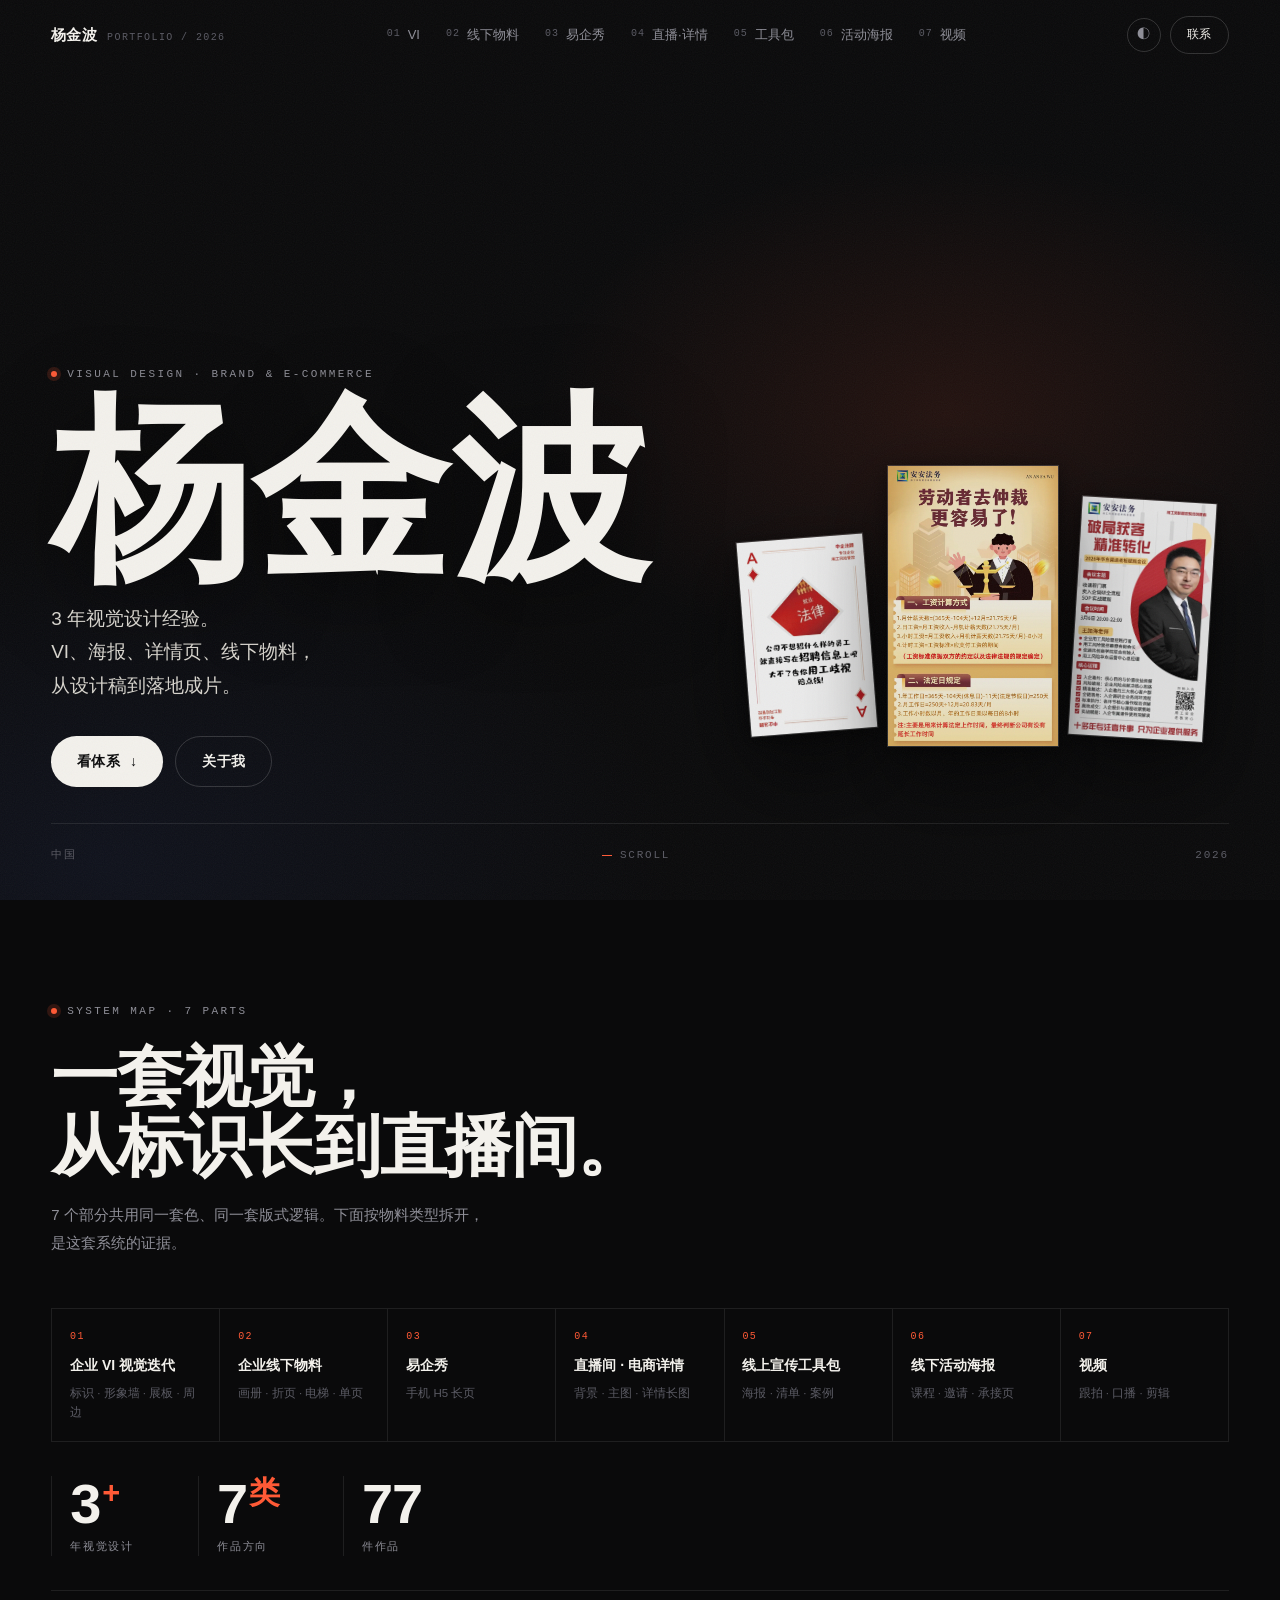
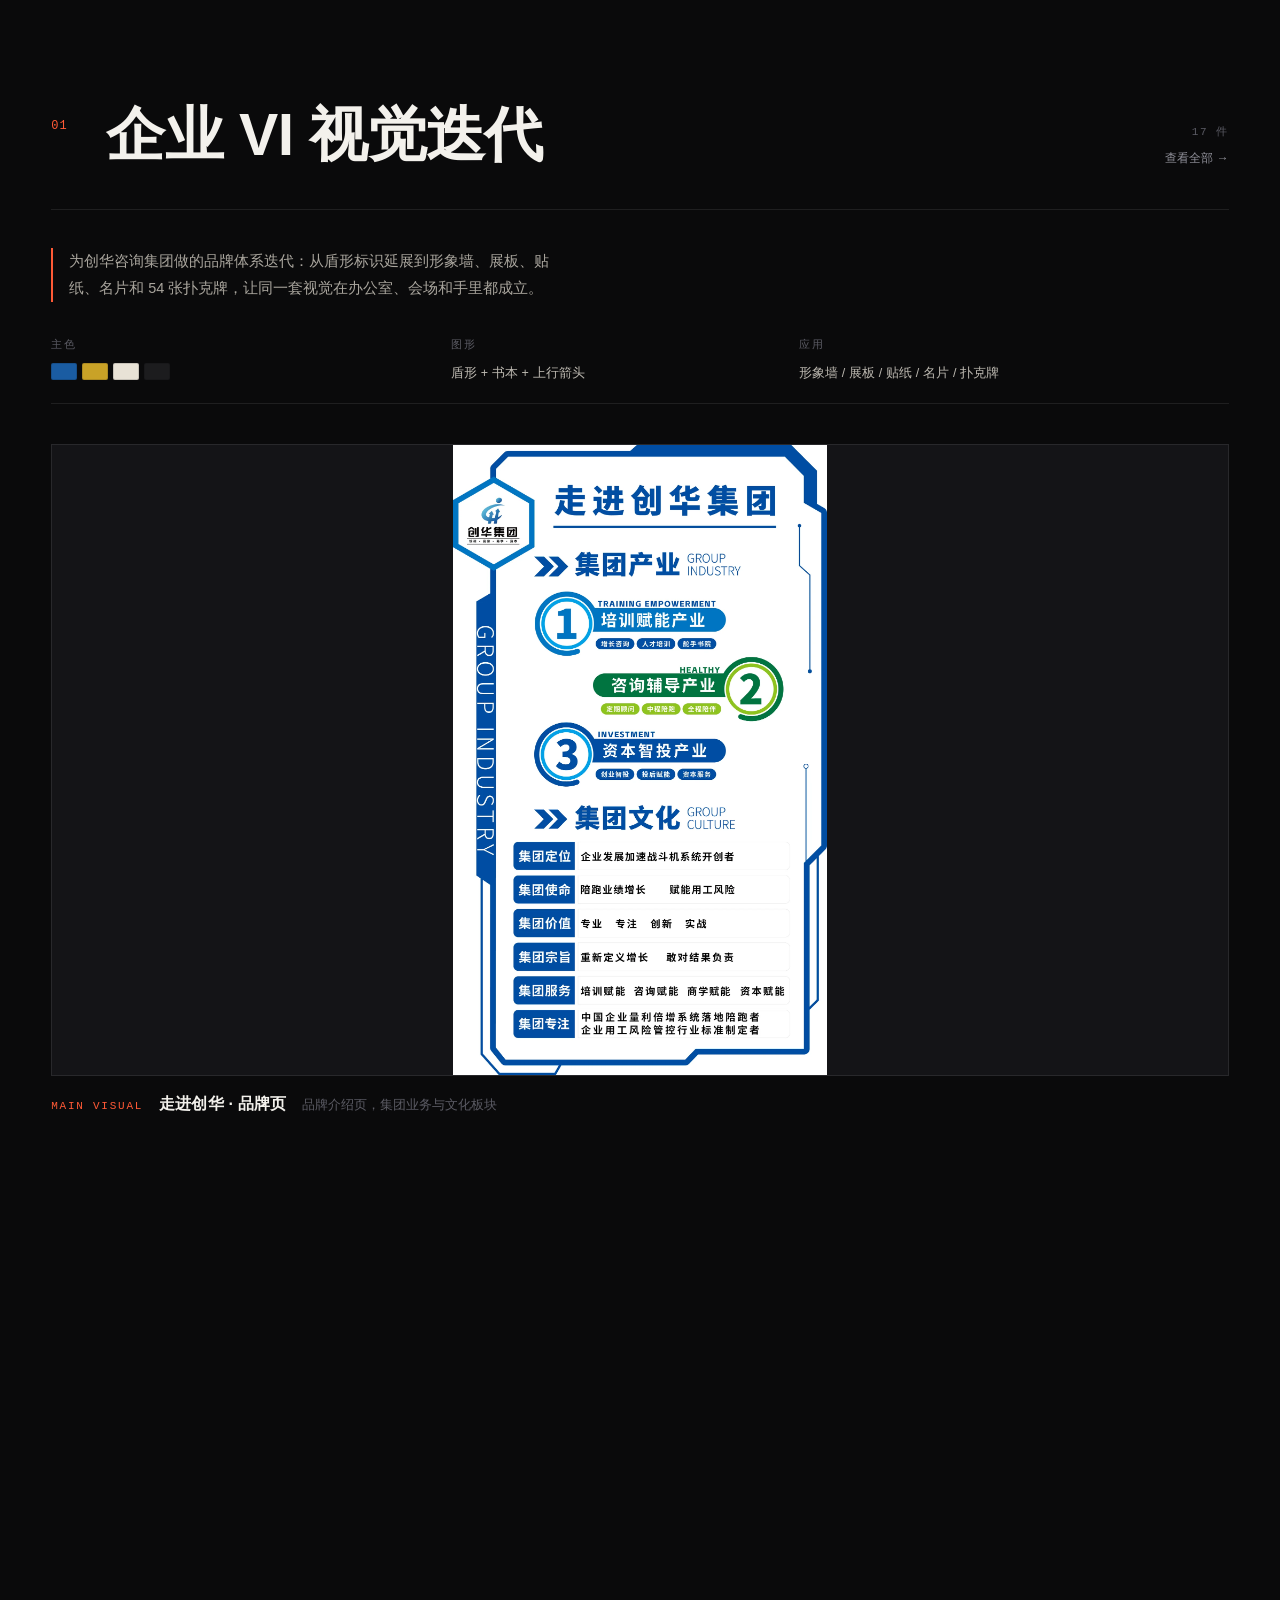
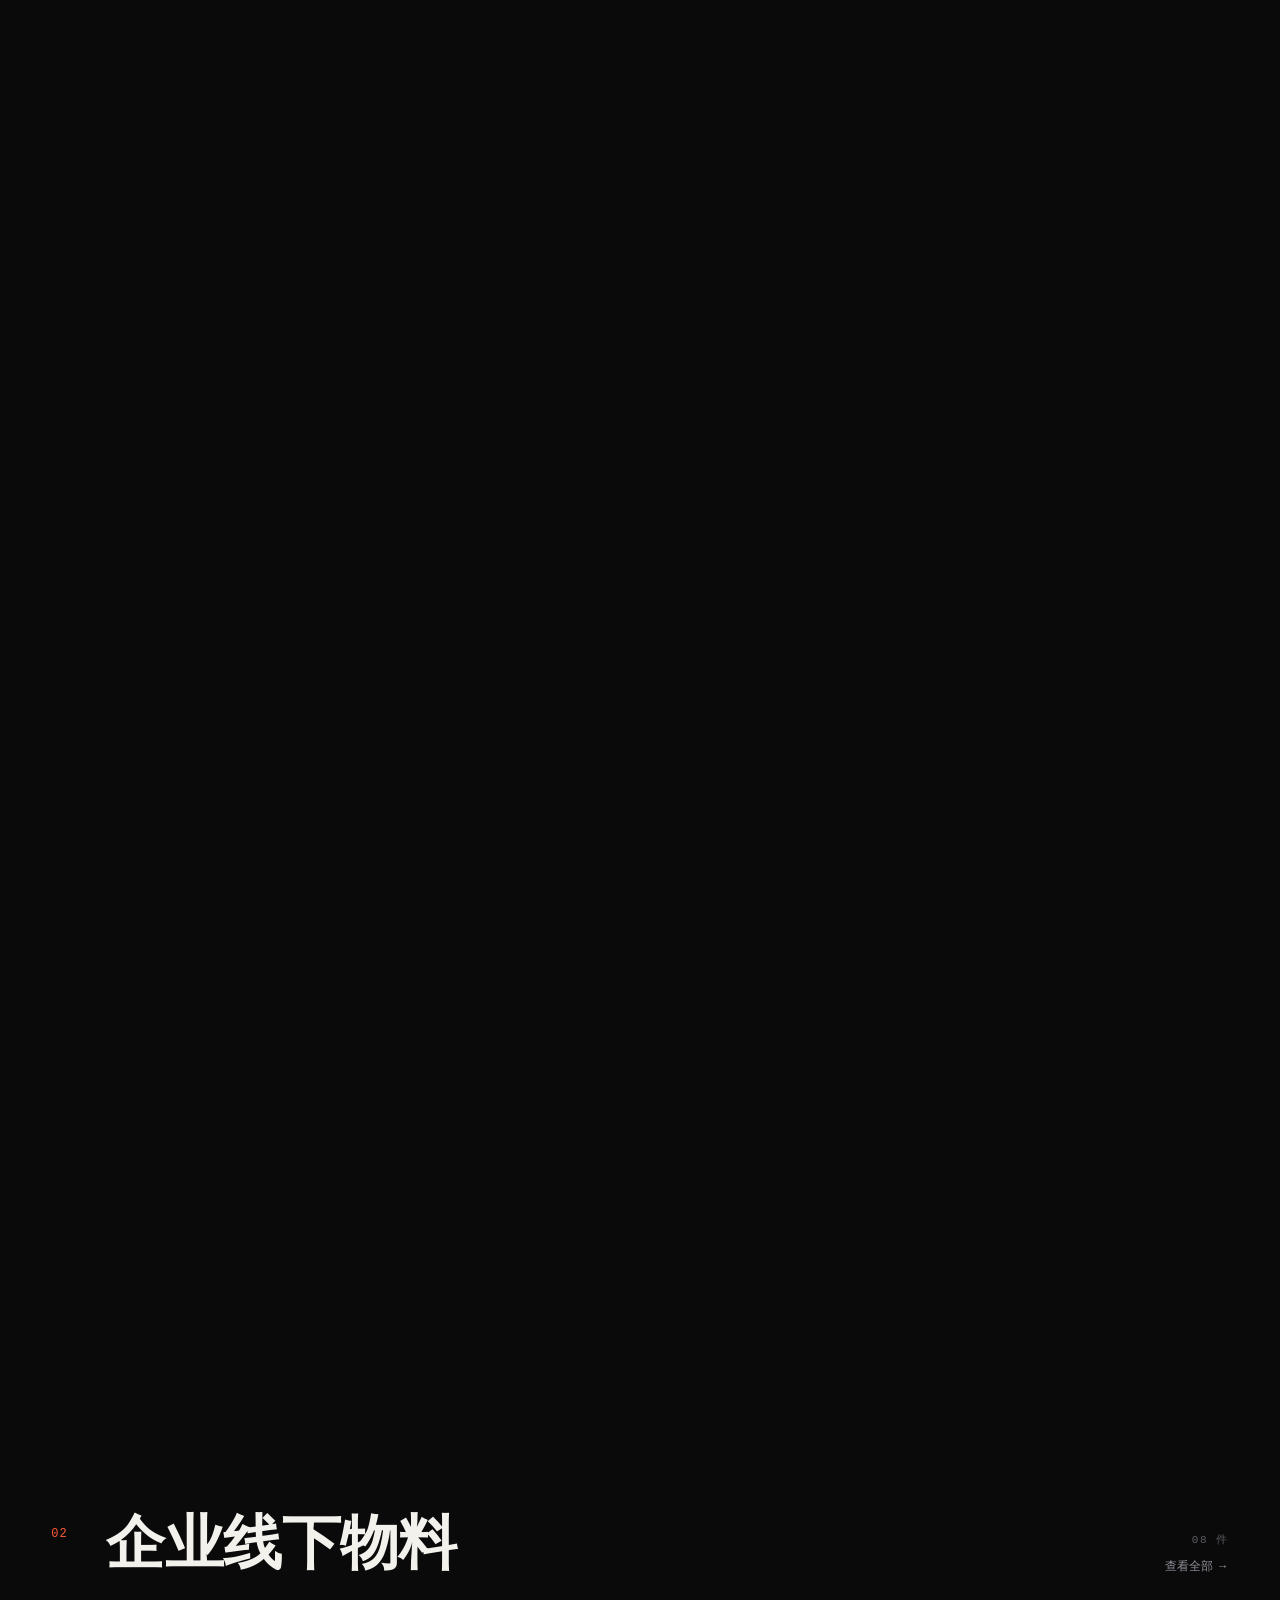
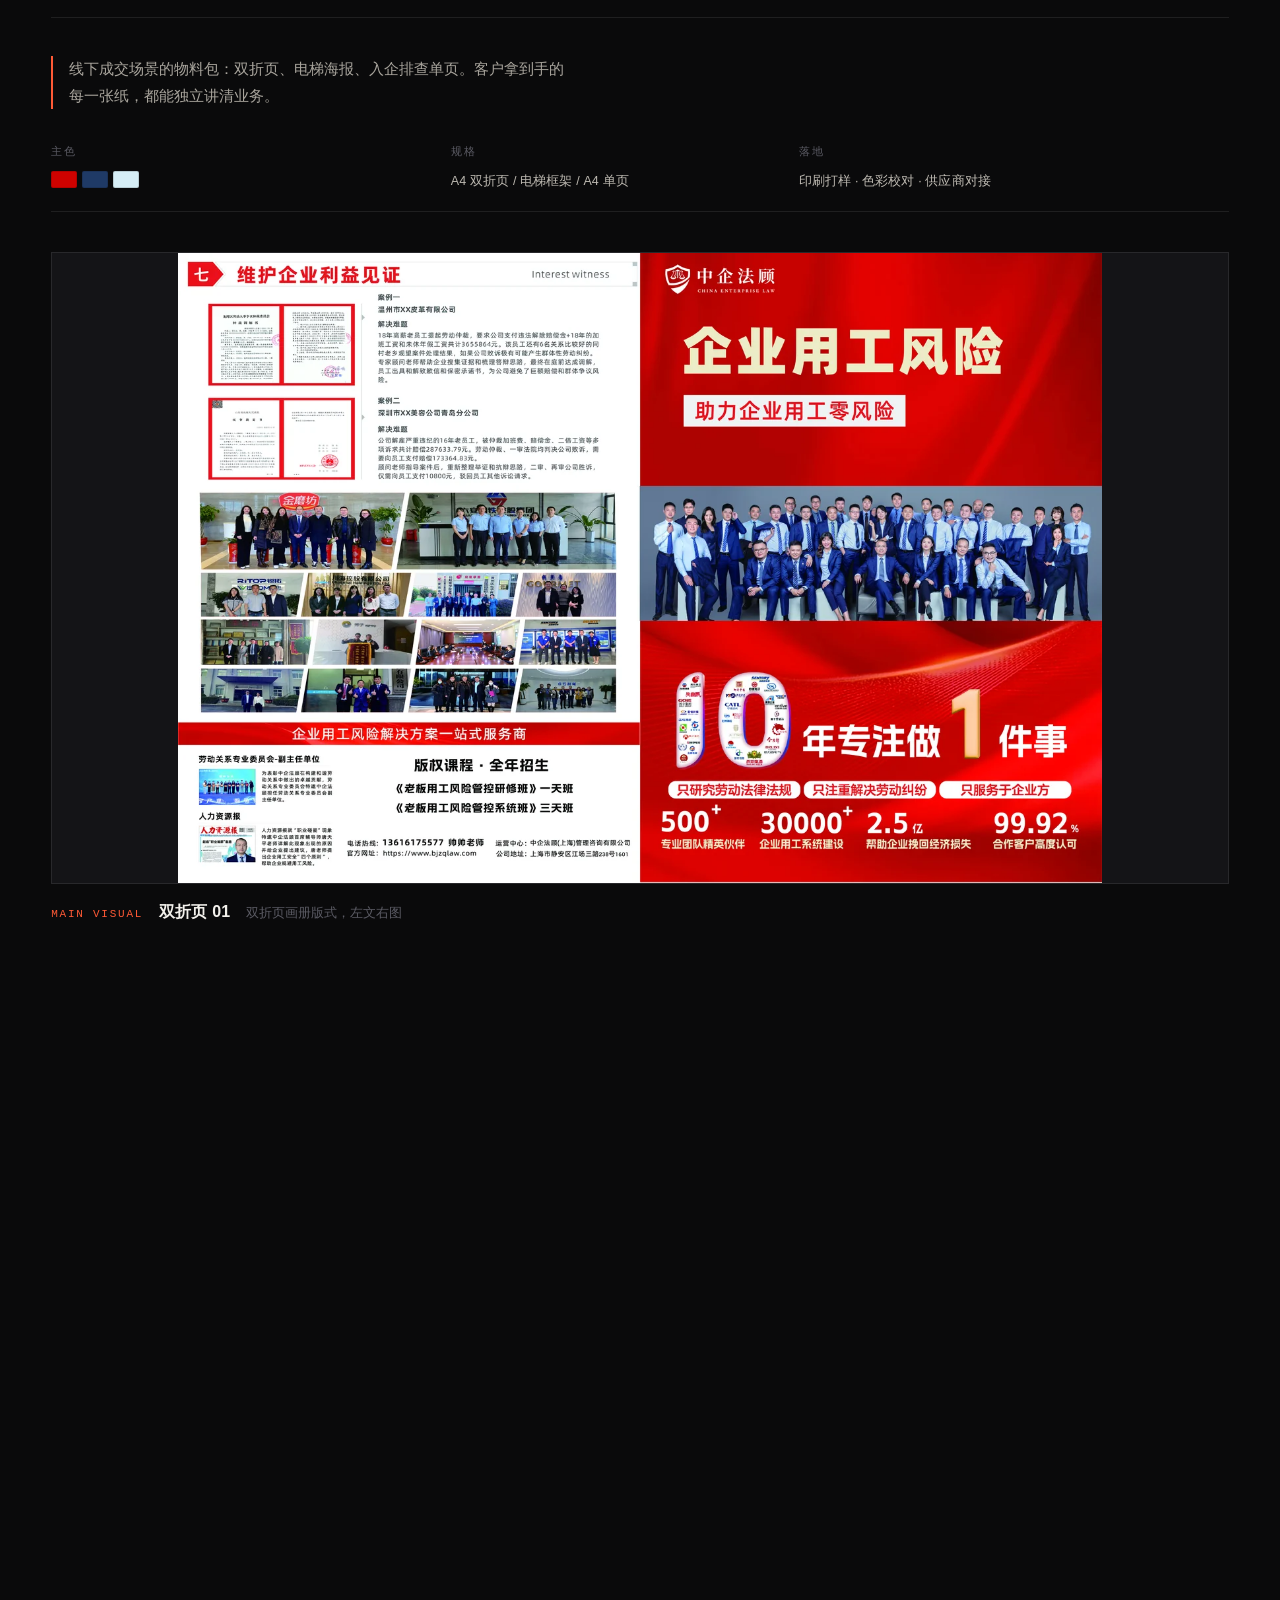
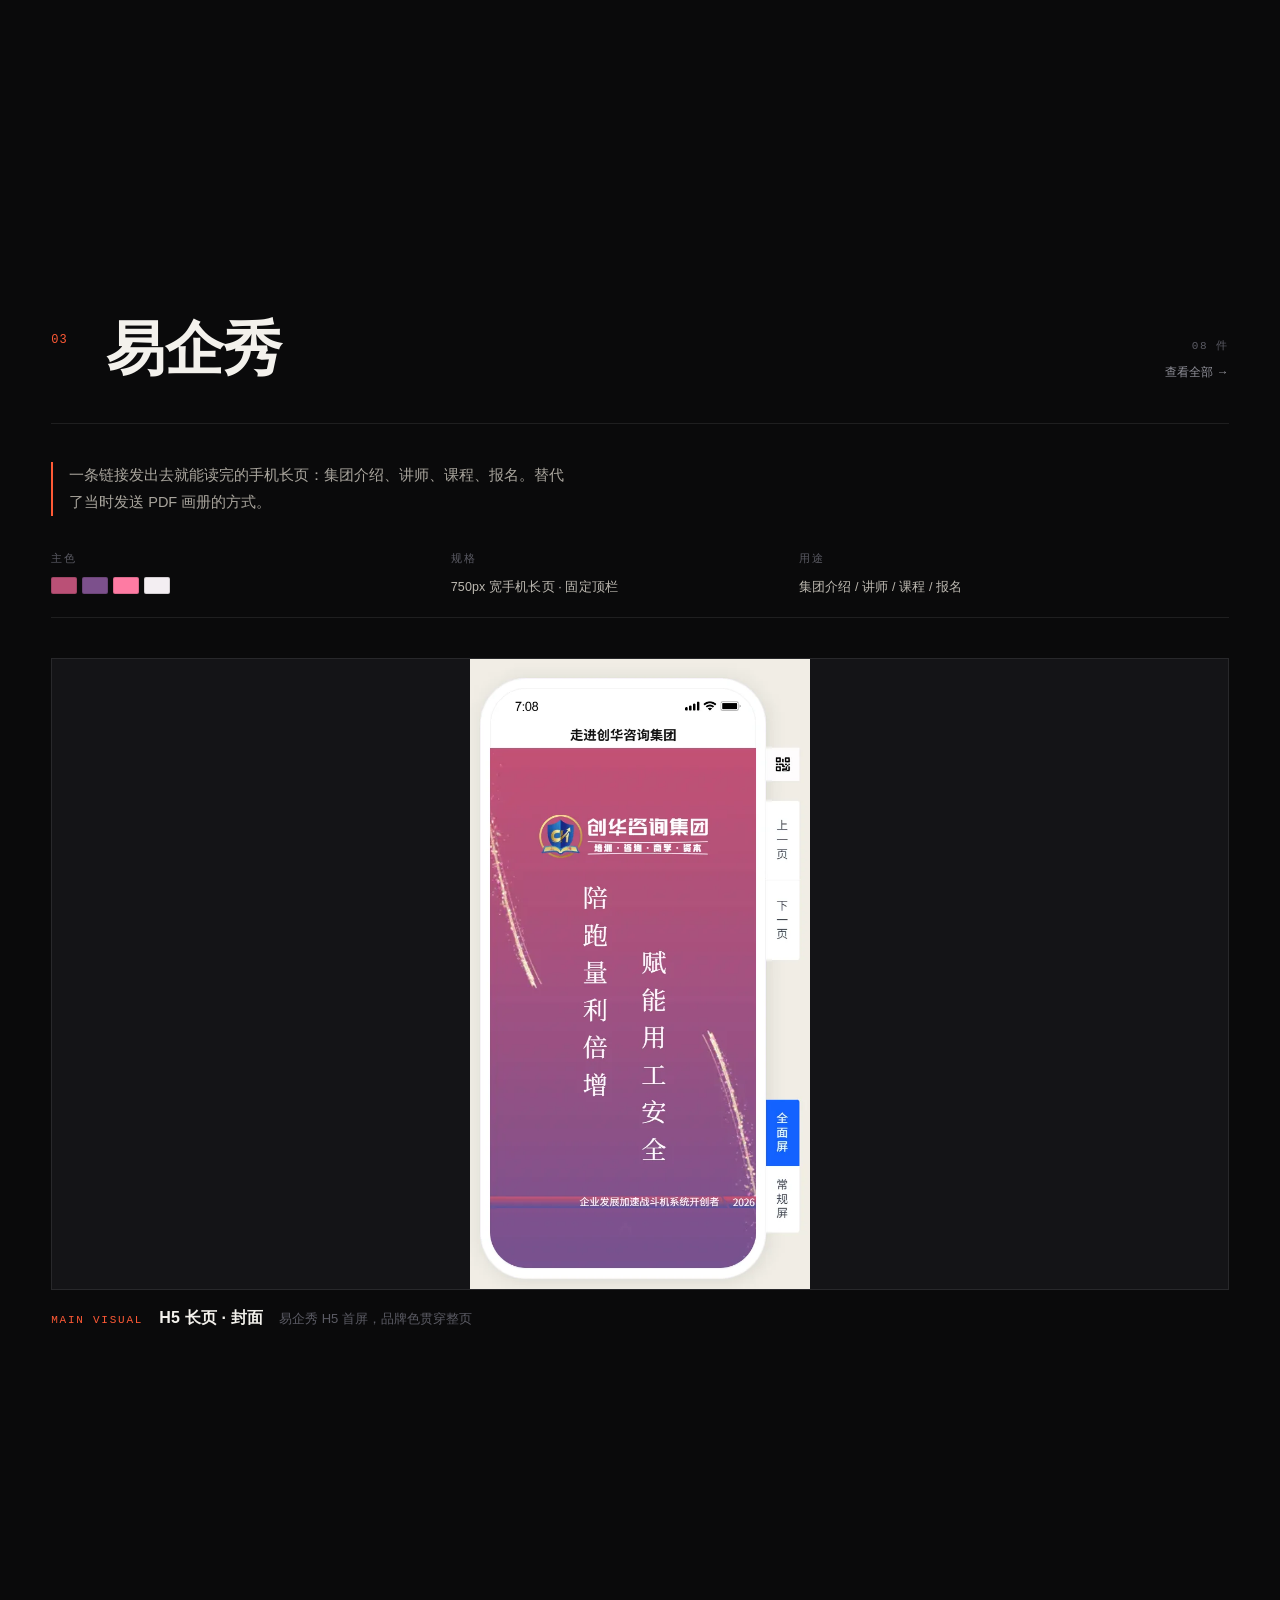
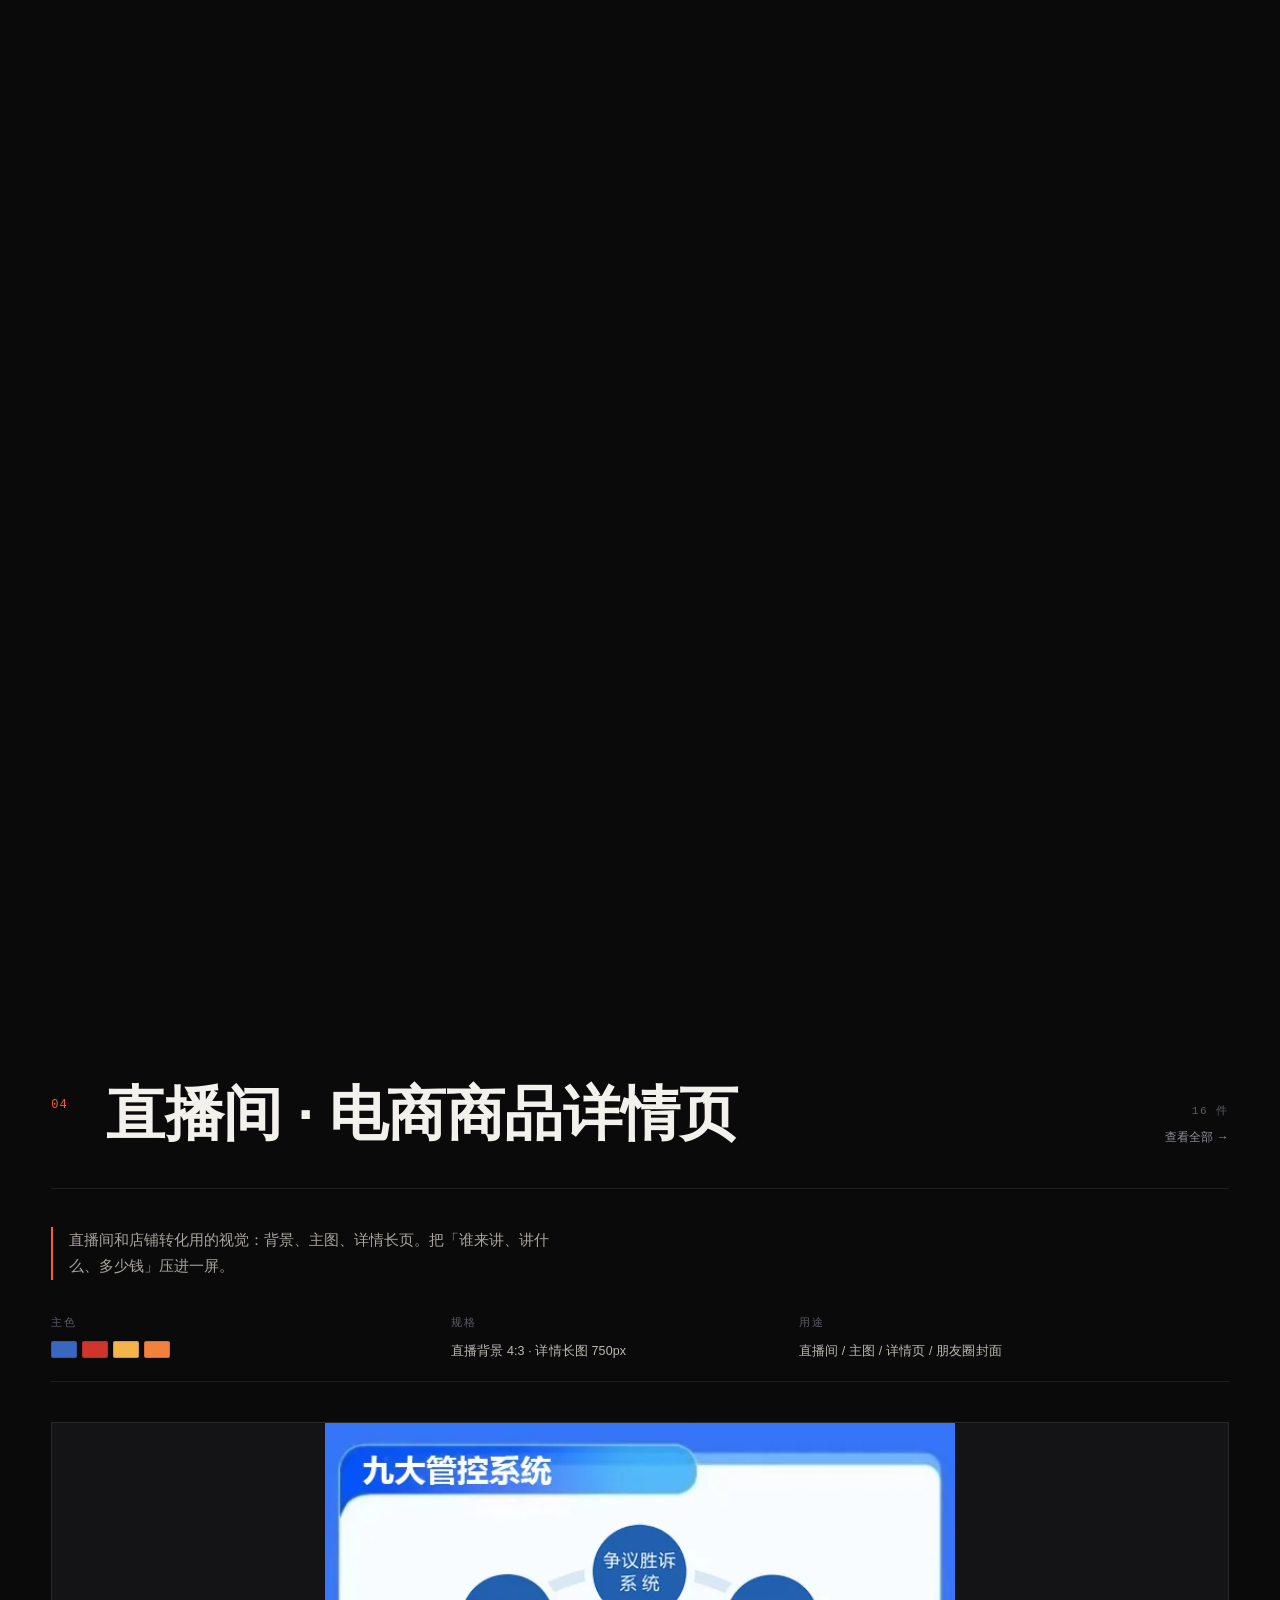
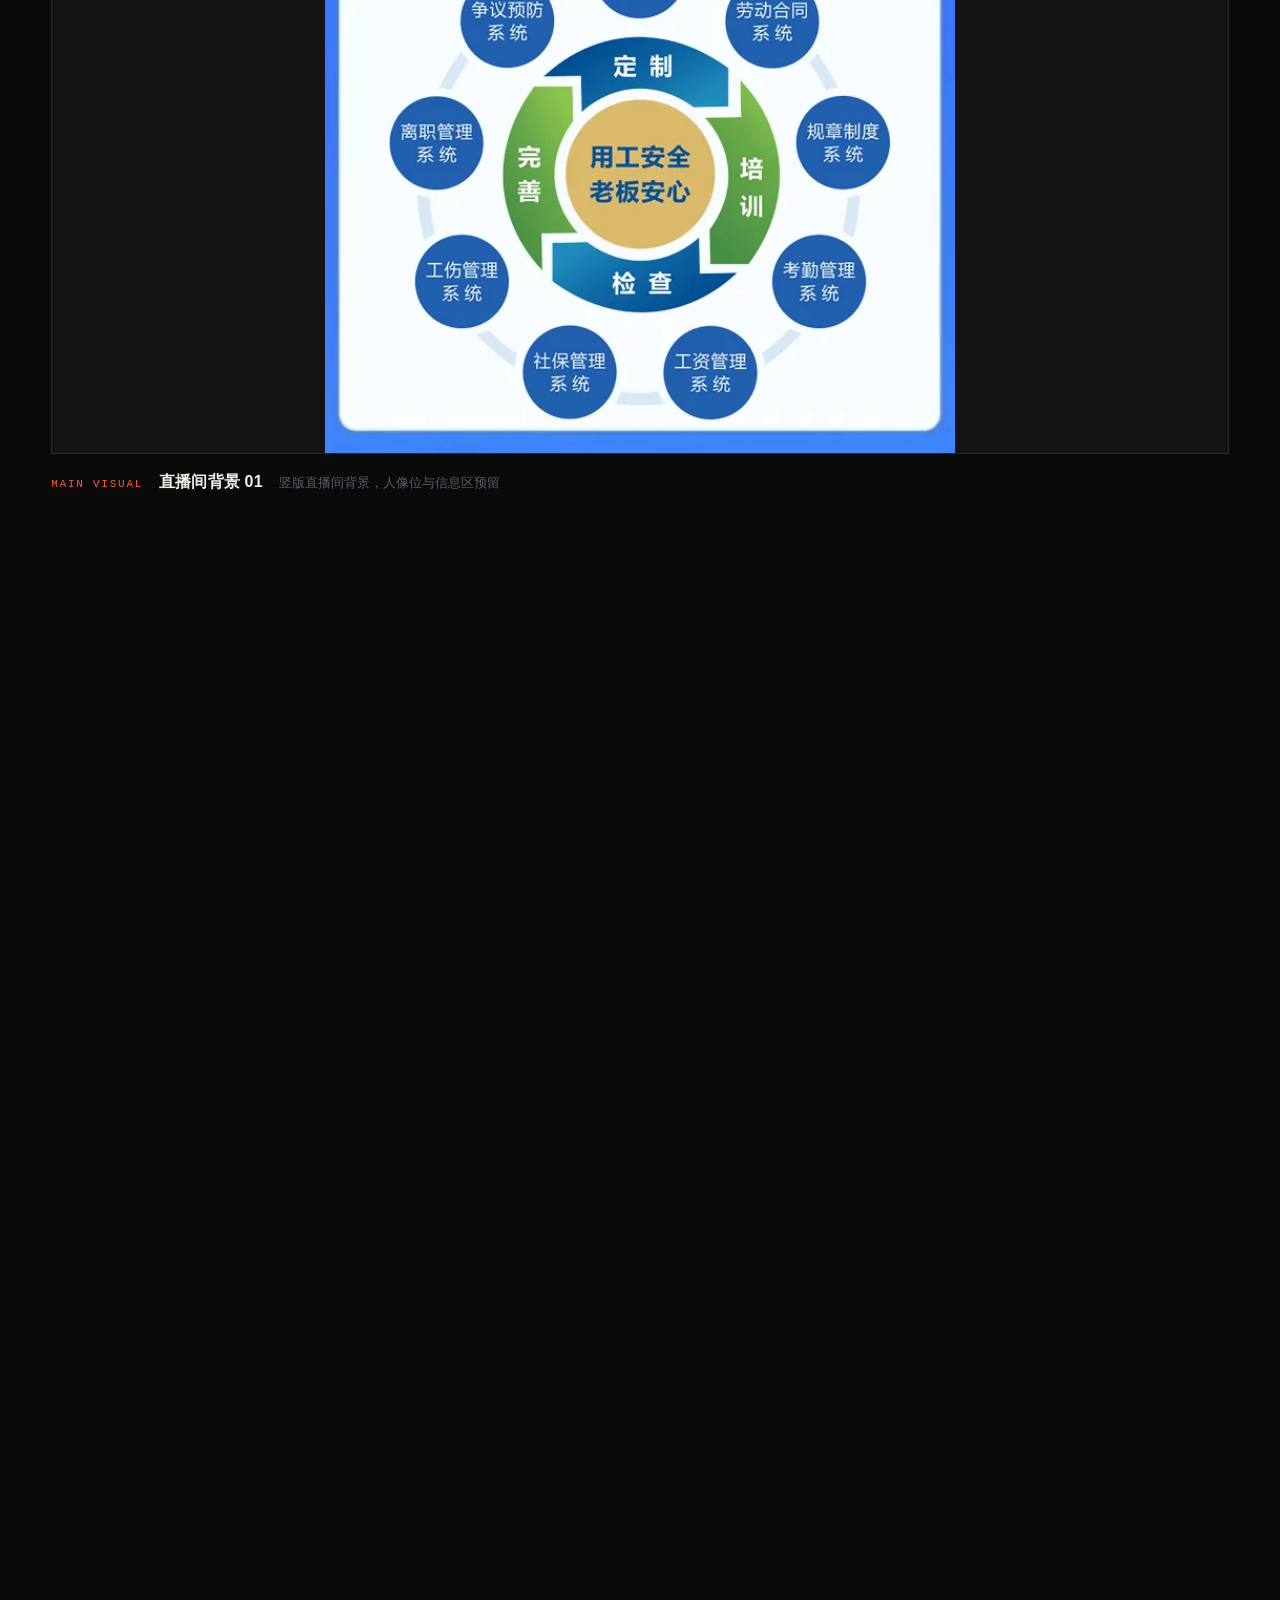
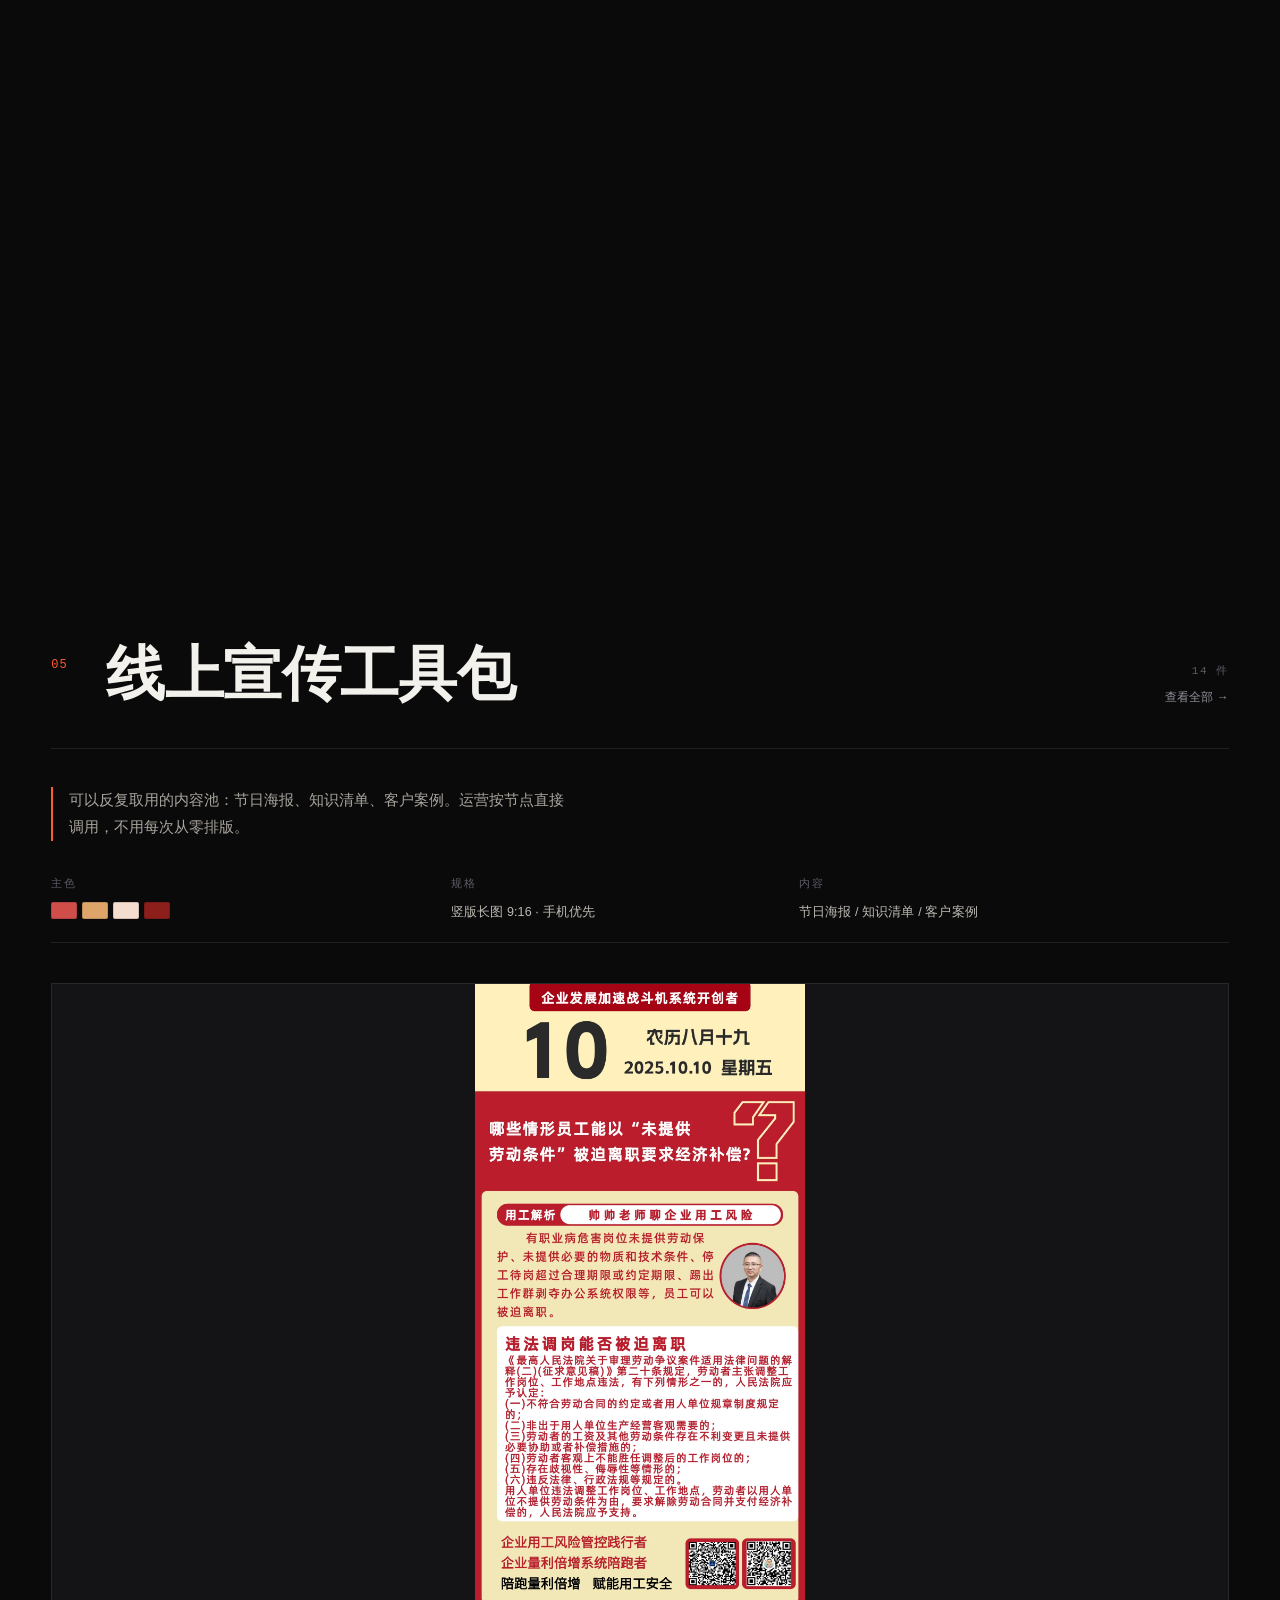
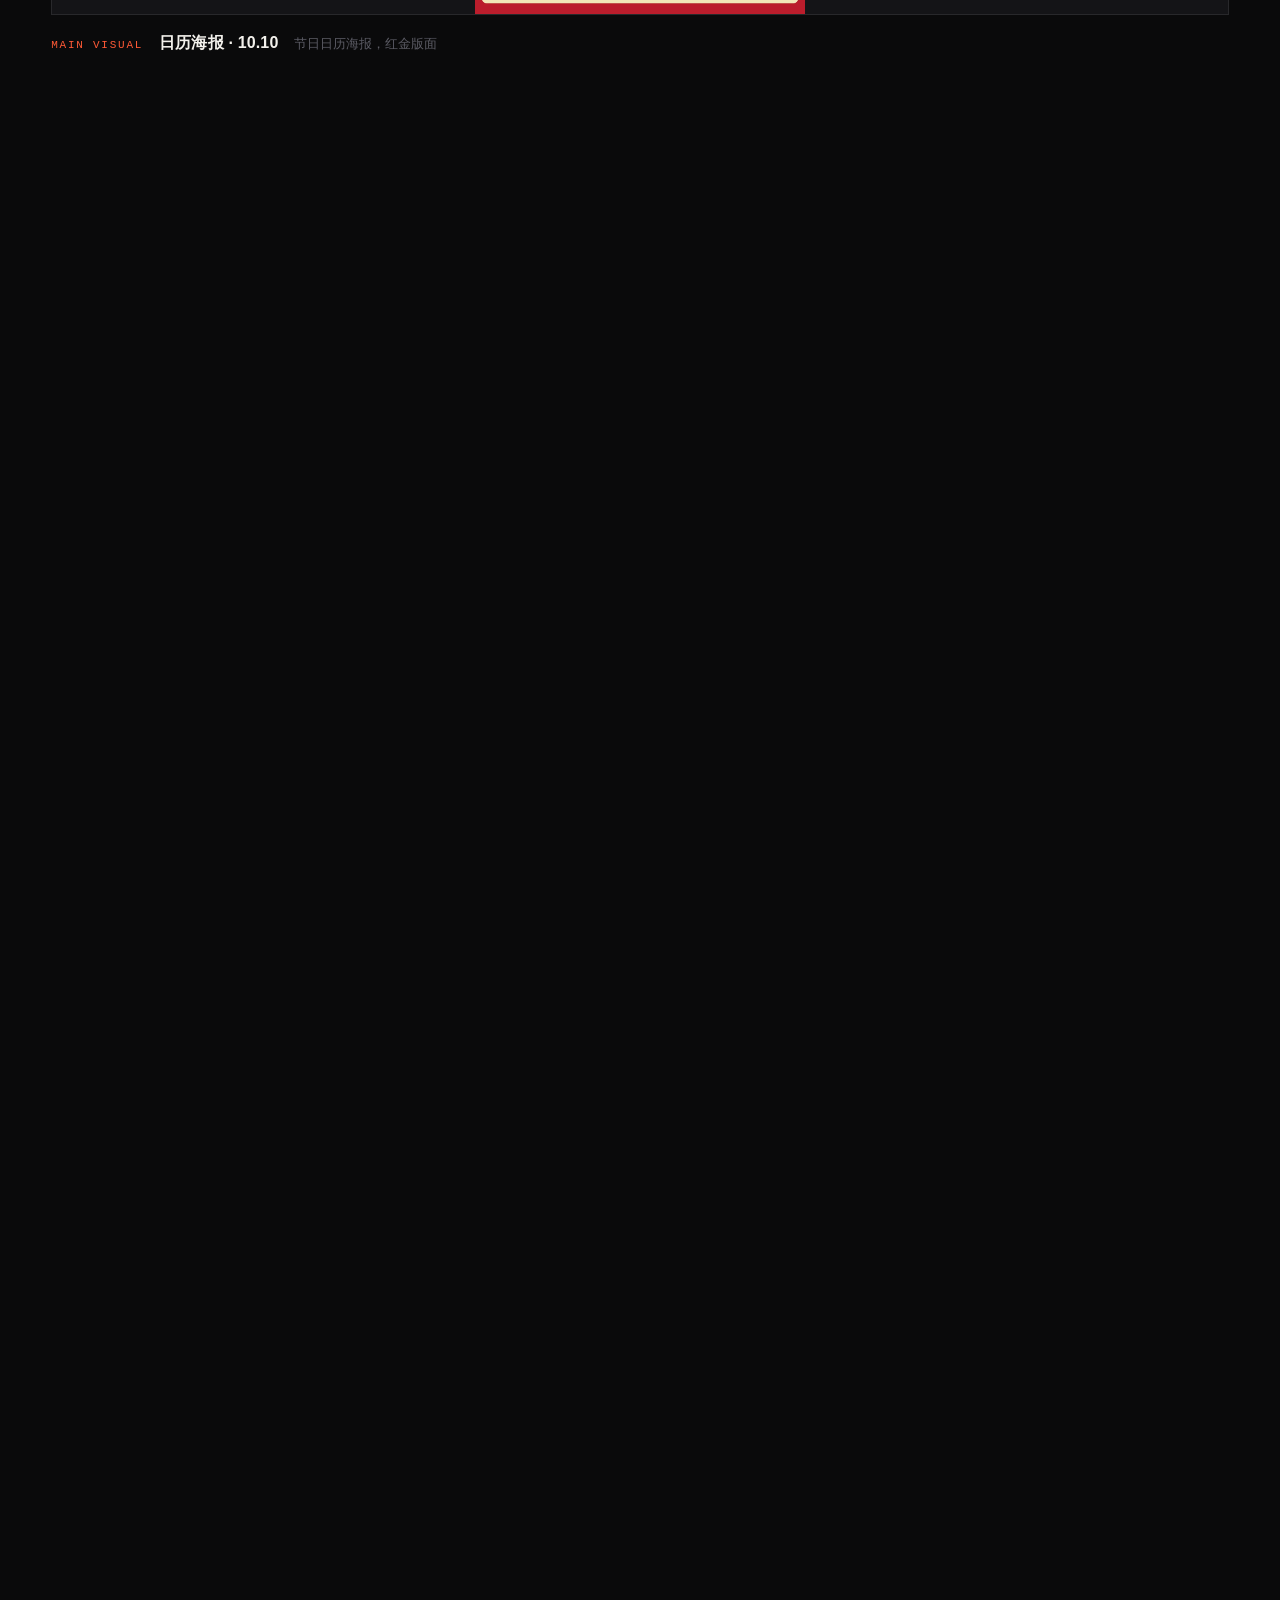
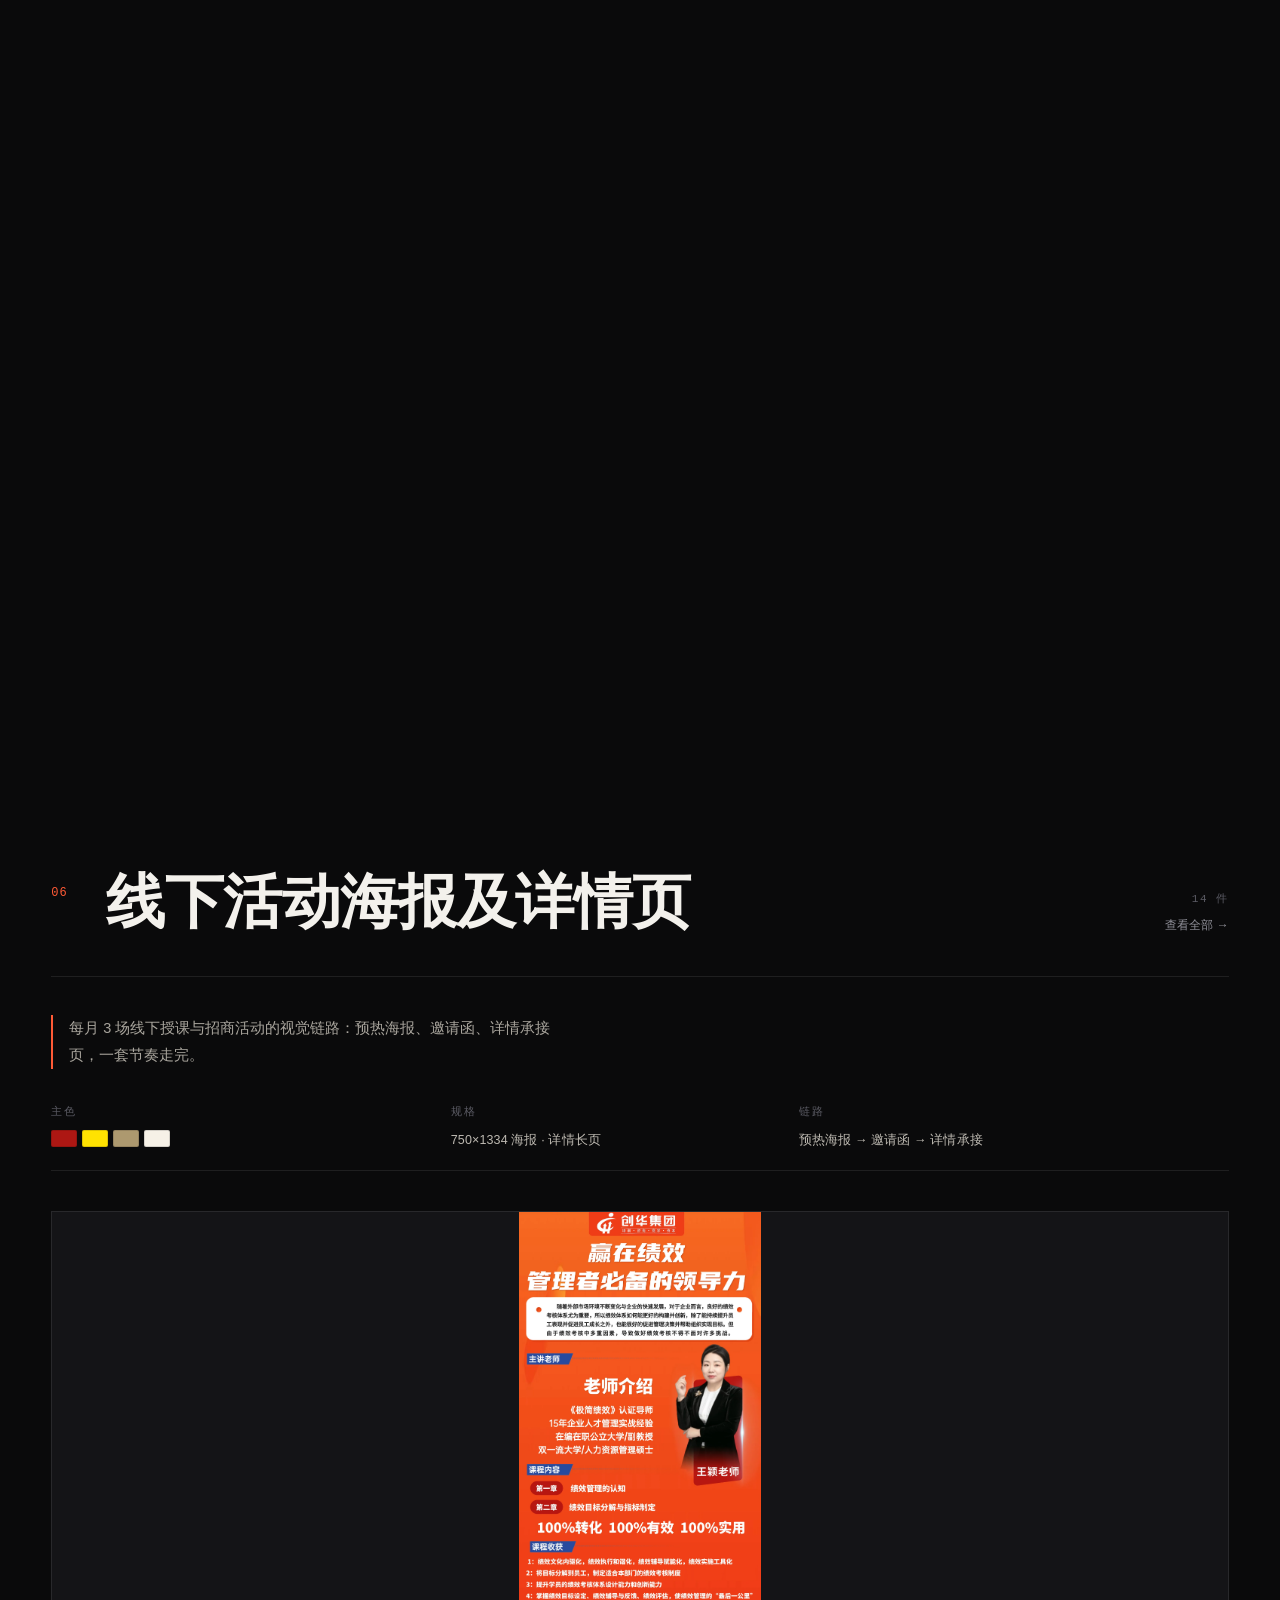
==== index.html @ dcd26eae "Add portfolio site" ====
﻿<!doctype html>
<html lang="zh-CN">
<head>
<meta charset="utf-8">
<meta name="viewport" content="width=device-width, initial-scale=1">
<title>杨金波 · 视觉设计作品集 2026</title>
<meta name="description" content="杨金波 —— 平面设计 / 拍摄剪辑 / 账号运营。一套视觉体系：企业 VI、线下物料、易企秀 H5、直播间与详情页、线上工具包、活动海报、视频。">
<meta name="theme-color" content="#0a0a0b">
<meta property="og:title" content="杨金波 · 视觉设计作品集 2026">
<meta property="og:description" content="从标识到直播间：企业 VI / 线下物料 / H5 / 直播间与详情页 / 工具包 / 活动海报 / 视频">
<meta property="og:type" content="website">
<meta property="og:url" content="https://sklyjb.github.io/yangjinbo-portfolio/">
<meta property="og:image" content="https://sklyjb.github.io/yangjinbo-portfolio/assets/og-cover.jpg">
<meta property="og:image:width" content="1200">
<meta property="og:image:height" content="630">
<meta name="twitter:card" content="summary_large_image">
<link rel="icon" href="data:image/svg+xml,%3Csvg xmlns='http://www.w3.org/2000/svg' viewBox='0 0 100 100'%3E%3Crect width='100' height='100' fill='%230a0a0b'/%3E%3Ctext x='50' y='68' font-size='54' text-anchor='middle' fill='%23f3f1ec' font-family='Arial'%3E%E6%9D%A8%3C/text%3E%3C/svg%3E">
<link rel="stylesheet" href="styles.css?v=11">
</head>
<body>

<div class="progress" aria-hidden="true"><i></i></div>
<div class="grain" aria-hidden="true"></div>

<header class="topbar" id="topbar">
  <a class="brand" href="#top">
    <span class="brand-cn">杨金波</span>
    <span class="brand-en">Portfolio / 2026</span>
  </a>
  <nav class="chapters" aria-label="作品分类">
    <a href="#vi" data-nav="vi"><i>01</i><span>VI</span></a>
    <a href="#xl" data-nav="xl"><i>02</i><span>线下物料</span></a>
    <a href="#yqx" data-nav="yqx"><i>03</i><span>易企秀</span></a>
    <a href="#zb" data-nav="zb"><i>04</i><span>直播·详情</span></a>
    <a href="#zq" data-nav="zq"><i>05</i><span>工具包</span></a>
    <a href="#xp" data-nav="xp"><i>06</i><span>活动海报</span></a>
    <a href="#videos" data-nav="videos"><i>07</i><span>视频</span></a>
  </nav>
  <div class="topbar-actions">
    <button class="theme-toggle" id="themeToggle" type="button" aria-label="切换深色 / 浅色" aria-pressed="false"><span>◐</span></button>
    <a class="topbar-cta" href="#contact">联系</a>
  </div>
</header>

<main>

  <section class="hero" id="top">
    <div class="hero-glow" aria-hidden="true"></div>
    <div class="hero-visual" aria-hidden="true">
      <figure><img src="assets/thumb/vi-poker-1.webp" alt=""></figure>
      <figure><img src="assets/thumb/zq-9.webp" alt=""></figure>
      <figure><img src="assets/thumb/xp-4.webp" alt=""></figure>
    </div>
    <div class="hero-inner">
      <p class="eyebrow"><span class="dot"></span>Visual Design · Brand &amp; E-commerce</p>
      <h1>杨金波</h1>
      <p class="lede">3 年视觉设计经验。<br>VI、海报、详情页、线下物料，<br>从设计稿到落地成片。</p>
      <div class="hero-actions">
        <a class="btn" href="#atlas">看体系 <span aria-hidden="true">↓</span></a>
        <a class="btn ghost" href="#about">关于我</a>
      </div>
    </div>
    <div class="hero-foot">
      <span class="mono">中国</span>
      <span class="mono scroll-hint">Scroll</span>
      <span class="mono">2026</span>
    </div>
  </section>

  <!-- ================= 体系地图 ================= -->
  <section class="atlas" id="atlas">
    <div class="atlas-head">
      <p class="eyebrow"><span class="dot"></span>System Map · 7 parts</p>
      <h2>一套视觉，<br>从标识长到直播间。</h2>
      <p class="atlas-sub">7 个部分共用同一套色、同一套版式逻辑。下面按物料类型拆开，是这套系统的证据。</p>
    </div>
    <ol class="atlas-grid">
      <li>
        <a href="#vi">
          <span class="atlas-n">01</span>
          <b>企业 VI 视觉迭代</b>
          <em>标识 · 形象墙 · 展板 · 周边</em>
        </a>
      </li>
      <li>
        <a href="#xl">
          <span class="atlas-n">02</span>
          <b>企业线下物料</b>
          <em>画册 · 折页 · 电梯 · 单页</em>
        </a>
      </li>
      <li>
        <a href="#yqx">
          <span class="atlas-n">03</span>
          <b>易企秀</b>
          <em>手机 H5 长页</em>
        </a>
      </li>
      <li>
        <a href="#zb">
          <span class="atlas-n">04</span>
          <b>直播间 · 电商详情</b>
          <em>背景 · 主图 · 详情长图</em>
        </a>
      </li>
      <li>
        <a href="#zq">
          <span class="atlas-n">05</span>
          <b>线上宣传工具包</b>
          <em>海报 · 清单 · 案例</em>
        </a>
      </li>
      <li>
        <a href="#xp">
          <span class="atlas-n">06</span>
          <b>线下活动海报</b>
          <em>课程 · 邀请 · 承接页</em>
        </a>
      </li>
      <li>
        <a href="#videos">
          <span class="atlas-n">07</span>
          <b>视频</b>
          <em>跟拍 · 口播 · 剪辑</em>
        </a>
      </li>
    </ol>
    <div class="atlas-foot">
      <span class="stat"><b>3<span>+</span></b><em>年视觉设计</em></span>
      <span class="stat"><b>7<span>类</span></b><em>作品方向</em></span>
      <span class="stat"><b>77</b><em>件作品</em></span>
    </div>
  </section>

  <!-- ================= 01 ================= -->
  <section class="chapter" id="vi" data-section="vi">
    <header class="chapter-head">
      <span class="num">01</span>
      <div class="chapter-title"><h2><a href="chapter-vi.html">企业 VI 视觉迭代</a></h2></div>
      <div class="chapter-meta"><span class="count" data-count></span><a class="ch-more" href="chapter-vi.html">查看全部 →</a></div>
    </header>
    <p class="chapter-note">为创华咨询集团做的品牌体系迭代：从盾形标识延展到形象墙、展板、贴纸、名片和 54 张扑克牌，让同一套视觉在办公室、会场和手里都成立。</p>
    <div class="spec">
      <div class="spec-cell">
        <span class="mono">主色</span>
        <span class="swatches">
          <i style="background:#1A5CA2"></i><i style="background:#C9A227"></i><i style="background:#E8E2D6"></i><i style="background:#1C1C1E"></i>
        </span>
      </div>
      <div class="spec-cell">
        <span class="mono">图形</span>
        <b>盾形 + 书本 + 上行箭头</b>
      </div>
      <div class="spec-cell">
        <span class="mono">应用</span>
        <b>形象墙 / 展板 / 贴纸 / 名片 / 扑克牌</b>
      </div>
    </div>
    <div class="feature-slot" data-feature></div>
    <div class="grid" data-grid></div>
  </section>

  <!-- ================= 02 ================= -->
  <section class="chapter" id="xl" data-section="xl">
    <header class="chapter-head">
      <span class="num">02</span>
      <div class="chapter-title"><h2><a href="chapter-xl.html">企业线下物料</a></h2></div>
      <div class="chapter-meta"><span class="count" data-count></span><a class="ch-more" href="chapter-xl.html">查看全部 →</a></div>
    </header>
    <p class="chapter-note">线下成交场景的物料包：双折页、电梯海报、入企排查单页。客户拿到手的每一张纸，都能独立讲清业务。</p>
    <div class="spec">
      <div class="spec-cell">
        <span class="mono">主色</span>
        <span class="swatches">
          <i style="background:#CE0200"></i><i style="background:#1F3A66"></i><i style="background:#D6EEF6"></i>
        </span>
      </div>
      <div class="spec-cell">
        <span class="mono">规格</span>
        <b>A4 双折页 / 电梯框架 / A4 单页</b>
      </div>
      <div class="spec-cell">
        <span class="mono">落地</span>
        <b>印刷打样 · 色彩校对 · 供应商对接</b>
      </div>
    </div>
    <div class="feature-slot" data-feature></div>
    <div class="grid" data-grid></div>
  </section>

  <!-- ================= 03 ================= -->
  <section class="chapter" id="yqx" data-section="yqx">
    <header class="chapter-head">
      <span class="num">03</span>
      <div class="chapter-title"><h2><a href="chapter-yqx.html">易企秀</a></h2></div>
      <div class="chapter-meta"><span class="count" data-count></span><a class="ch-more" href="chapter-yqx.html">查看全部 →</a></div>
    </header>
    <p class="chapter-note">一条链接发出去就能读完的手机长页：集团介绍、讲师、课程、报名。替代了当时发送 PDF 画册的方式。</p>
    <div class="spec">
      <div class="spec-cell">
        <span class="mono">主色</span>
        <span class="swatches">
          <i style="background:#BA5076"></i><i style="background:#7C508C"></i><i style="background:#FE7BA3"></i><i style="background:#F3EEF2"></i>
        </span>
      </div>
      <div class="spec-cell">
        <span class="mono">规格</span>
        <b>750px 宽手机长页 · 固定顶栏</b>
      </div>
      <div class="spec-cell">
        <span class="mono">用途</span>
        <b>集团介绍 / 讲师 / 课程 / 报名</b>
      </div>
    </div>
    <div class="feature-slot" data-feature></div>
    <div class="grid" data-grid></div>
  </section>

  <!-- ================= 04 ================= -->
  <section class="chapter" id="zb" data-section="zb">
    <header class="chapter-head">
      <span class="num">04</span>
      <div class="chapter-title"><h2><a href="chapter-zb.html">直播间 · 电商商品详情页</a></h2></div>
      <div class="chapter-meta"><span class="count" data-count></span><a class="ch-more" href="chapter-zb.html">查看全部 →</a></div>
    </header>
    <p class="chapter-note">直播间和店铺转化用的视觉：背景、主图、详情长页。把「谁来讲、讲什么、多少钱」压进一屏。</p>
    <div class="spec">
      <div class="spec-cell">
        <span class="mono">主色</span>
        <span class="swatches">
          <i style="background:#3867C2"></i><i style="background:#D0352C"></i><i style="background:#F2B44B"></i><i style="background:#F1813B"></i>
        </span>
      </div>
      <div class="spec-cell">
        <span class="mono">规格</span>
        <b>直播背景 4:3 · 详情长图 750px</b>
      </div>
      <div class="spec-cell">
        <span class="mono">用途</span>
        <b>直播间 / 主图 / 详情页 / 朋友圈封面</b>
      </div>
    </div>
    <div class="feature-slot" data-feature></div>
    <div class="grid" data-grid></div>
  </section>

  <!-- ================= 05 ================= -->
  <section class="chapter" id="zq" data-section="zq">
    <header class="chapter-head">
      <span class="num">05</span>
      <div class="chapter-title"><h2><a href="chapter-zq.html">线上宣传工具包</a></h2></div>
      <div class="chapter-meta"><span class="count" data-count></span><a class="ch-more" href="chapter-zq.html">查看全部 →</a></div>
    </header>
    <p class="chapter-note">可以反复取用的内容池：节日海报、知识清单、客户案例。运营按节点直接调用，不用每次从零排版。</p>
    <div class="spec">
      <div class="spec-cell">
        <span class="mono">主色</span>
        <span class="swatches">
          <i style="background:#CF4E4A"></i><i style="background:#DDA56A"></i><i style="background:#F3DDCE"></i><i style="background:#8C1F1C"></i>
        </span>
      </div>
      <div class="spec-cell">
        <span class="mono">规格</span>
        <b>竖版长图 9:16 · 手机优先</b>
      </div>
      <div class="spec-cell">
        <span class="mono">内容</span>
        <b>节日海报 / 知识清单 / 客户案例</b>
      </div>
    </div>
    <div class="feature-slot" data-feature></div>
    <div class="grid" data-grid></div>
  </section>

  <!-- ================= 06 ================= -->
  <section class="chapter" id="xp" data-section="xp">
    <header class="chapter-head">
      <span class="num">06</span>
      <div class="chapter-title"><h2><a href="chapter-xp.html">线下活动海报及详情页</a></h2></div>
      <div class="chapter-meta"><span class="count" data-count></span><a class="ch-more" href="chapter-xp.html">查看全部 →</a></div>
    </header>
    <p class="chapter-note">每月 3 场线下授课与招商活动的视觉链路：预热海报、邀请函、详情承接页，一套节奏走完。</p>
    <div class="spec">
      <div class="spec-cell">
        <span class="mono">主色</span>
        <span class="swatches">
          <i style="background:#AD1713"></i><i style="background:#FFE201"></i><i style="background:#AD996F"></i><i style="background:#F6F1E7"></i>
        </span>
      </div>
      <div class="spec-cell">
        <span class="mono">规格</span>
        <b>750×1334 海报 · 详情长页</b>
      </div>
      <div class="spec-cell">
        <span class="mono">链路</span>
        <b>预热海报 → 邀请函 → 详情承接</b>
      </div>
    </div>
    <div class="feature-slot" data-feature></div>
    <div class="grid" data-grid></div>
  </section>

  <!-- ================= 07 ================= -->
  <section class="chapter" id="videos" data-section="videos">
    <header class="chapter-head">
      <span class="num">07</span>
      <div class="chapter-title"><h2><a href="chapter-videos.html">视频</a></h2></div>
      <div class="chapter-meta"><span class="count" data-count></span><a class="ch-more" href="chapter-videos.html">查看全部 →</a></div>
    </header>
    <p class="chapter-note">活动记录与二次传播：会议跟拍当天回传素材，剪成竖版口播和活动集锦，供抖音、视频号发布。</p>
    <div class="spec">
      <div class="spec-cell">
        <span class="mono">规格</span>
        <span class="swatches swatches--text">
          <b>16:9 会议跟拍</b><b>9:16 竖版口播</b>
        </span>
      </div>
      <div class="spec-cell">
        <span class="mono">交付</span>
        <b>拍摄 / 剪辑 / 字幕 / 封面</b>
      </div>
      <div class="spec-cell">
        <span class="mono">能力</span>
        <b>布光与现场抓拍，不依赖外部摄影</b>
      </div>
    </div>
    <div class="video-grid" data-video-grid></div>
  </section>

  <section class="about" id="about">
    <header class="section-head">
      <span class="num">08</span>
      <h2>关于我</h2>
    </header>
    <div class="about-grid">
      <div class="about-intro">
        <ul class="abilities">
          <li>
            <h3>平面设计</h3>
            <p>VI 手册、画册、海报、易拉宝、详情页、PPT、易企秀 H5 均可独立完成；熟练使用 PS / AI / CDR，熟悉印刷打样与色彩校对，设计稿可直接落地。</p>
          </li>
          <li>
            <h3>拍摄剪辑</h3>
            <p>可独立完成活动、会议、人像，掌握布光与现场抓拍，不依赖外部摄影资源，活动素材当日即可回传。熟练使用剪映，可完成卡点、字幕、口播与封面制作，具备从拍摄到成片的完整交付能力。</p>
          </li>
          <li>
            <h3>平台与账号运营</h3>
            <p>参与抖音、视频号账号运营，覆盖选题、脚本、拍摄、剪辑、发布与数据复盘，熟悉平台发布规范、封面规格与内容节奏。</p>
          </li>
        </ul>
        <ul class="tags">
          <li>Photoshop</li><li>Illustrator</li><li>CorelDRAW</li><li>剪映</li>
          <li>VI 手册</li><li>画册</li><li>海报</li><li>易拉宝</li>
          <li>详情页</li><li>PPT</li><li>易企秀 H5</li><li>活动跟拍</li>
        </ul>
      </div>
      <div class="about-timeline">
        <div class="tl-item">
          <span class="tl-date mono">2026.06 — 2026.10</span>
          <h3>杭州堃玉科技合伙企业 <em>平面设计</em></h3>
          <p>统筹线上全渠道视觉，覆盖产品精修、主图与详情页、活动海报、直播间与新媒体配图、品牌 PPT 与宣传短片；同步支持线下物料与现场执行。</p>
        </div>
        <div class="tl-item">
          <span class="tl-date mono">2023.12 — 2026.04</span>
          <h3>江苏创华咨询集团 <em>平面设计</em></h3>
          <p>独立负责品牌 VI 与线上店铺视觉，产出企业外宣、活动海报、详细内容长图、易拉宝喷绘、公众号与抖音视觉等全品类物料；统筹每月 3 场线下授课与招商活动，从视觉方案到现场执行。</p>
        </div>
        <div class="tl-item">
          <span class="tl-date mono">2023.06 — 2023.12</span>
          <h3>江苏金太阳纺织科技 <em>印花设计专员</em></h3>
          <p>家纺印花纹样设计，1—2 天完成一款，2 款原创入选公司选稿。</p>
        </div>
        <div class="tl-item edu">
          <span class="tl-date mono">2021 — 2026</span>
          <h3>南通职业大学 / 南京艺术学院 <em>视觉传达设计</em></h3>
          <p>大专 · 本科（自考）。专业排名前 10%，获大广赛、红旗渠摄影大赛等奖项。</p>
        </div>
      </div>
    </div>
  </section>

  <section class="contact" id="contact">
    <p class="eyebrow"><span class="dot"></span>Open for work · 2026</p>
    <h2>有合适的岗位或项目，<br>聊聊看。</h2>
    <div class="contact-links">
      <a class="big-link" href="mailto:2184701978@qq.com" data-contact="email">
        <span class="mono">Email</span>
        <span class="big-text" data-email>2184701978@qq.com</span>
      </a>
      <a class="big-link" href="tel:17816600108" data-contact="phone">
        <span class="mono">Phone</span>
        <span class="big-text" data-phone>178 1660 0108</span>
      </a>
    </div>
  </section>

</main>

<footer class="site-foot">
  <span>© 2026 杨金波</span>
  <span class="mono">Portfolio · Built with care</span>
  <span><a href="print.html" style="border-bottom:1px solid currentColor">打印版 / PDF</a> · 本站图文与视频均为本人作品</span>
</footer>

<div class="lightbox" id="lightbox" hidden>
  <div class="lb-bar">
    <span class="lb-index mono" id="lbIndex"></span>
    <span class="lb-title" id="lbTitle"></span>
    <button class="lb-close" id="lbClose" aria-label="关闭">✕</button>
  </div>
  <button class="lb-nav prev" id="lbPrev" aria-label="上一张">←</button>
  <button class="lb-nav next" id="lbNext" aria-label="下一张">→</button>
  <div class="lb-stage" id="lbStage"></div>
  <p class="lb-desc" id="lbDesc"></p>
</div>

<script src="data.js"></script>
<script src="app.js"></script>
</body>
</html>
---- styles.css ----
/* ============================================================
   Yang Jinbo — Portfolio 2026
   dark gallery / editorial
   ============================================================ */

:root{
  --bg:#0a0a0b;
  --bg-2:#0f0f11;
  --card:#141417;
  --line:rgba(255,255,255,.085);
  --line-2:rgba(255,255,255,.16);
  --fg:#f3f1ec;
  --muted:#8f8f98;
  --dim:#5b5b64;
  --accent:#ff5a36;
  --bar-bg:rgba(10,10,11,.78);
  --glow:rgba(255,90,54,.10);
  --btn-bg:#f3f1ec;
  --btn-fg:#0a0a0b;
  --btn-hover:#ffffff;
  --lb-bg:rgba(6,6,7,.97);
  --tag-bg:rgba(10,10,11,.72);
  --shade:rgba(0,0,0,.45);
  --maxw:1360px;
  --pad:clamp(20px,4vw,56px);
  --sans:"Helvetica Neue",Inter,-apple-system,BlinkMacSystemFont,"PingFang SC","Hiragino Sans GB","Microsoft YaHei",sans-serif;
  --mono:ui-monospace,"SF Mono",SFMono-Regular,Menlo,Consolas,"Liberation Mono",monospace;
}

/* light paper theme */
body.light{
  --bg:#f2efe9;
  --bg-2:#e9e5dd;
  --card:#e8e3da;
  --fg:#141312;
  --muted:#5f5c56;
  --dim:#8a867e;
  --line:rgba(0,0,0,.10);
  --line-2:rgba(0,0,0,.22);
  --accent:#c8391f;
  --bar-bg:rgba(242,239,233,.86);
  --glow:rgba(200,57,31,.08);
  --btn-bg:#141312;
  --btn-fg:#f2efe9;
  --btn-hover:#2b2723;
  --lb-bg:rgba(248,246,242,.97);
  --tag-bg:rgba(255,255,255,.85);
  --shade:rgba(0,0,0,.18);
}

*,*::before,*::after{box-sizing:border-box}
html{scroll-behavior:smooth;scroll-padding-top:76px;-webkit-text-size-adjust:100%}
@media (prefers-reduced-motion:reduce){
  html{scroll-behavior:auto}
  *{animation:none!important;transition:none!important}
}

body{
  margin:0;
  background:var(--bg);
  color:var(--fg);
  font-family:var(--sans);
  font-size:16px;
  line-height:1.65;
  -webkit-font-smoothing:antialiased;
  text-rendering:optimizeLegibility;
  overflow-x:clip;
}

img{display:block;max-width:100%}
a{color:inherit;text-decoration:none}
button{font:inherit;color:inherit;background:none;border:0;cursor:pointer}
.mono{font-family:var(--mono);font-size:11px;letter-spacing:.16em;text-transform:uppercase;color:var(--dim)}

/* film grain */
.grain{
  position:fixed;inset:0;z-index:5;pointer-events:none;opacity:.05;
  background-image:url("data:image/svg+xml,%3Csvg xmlns='http://www.w3.org/2000/svg' width='140' height='140'%3E%3Cfilter id='n'%3E%3CfeTurbulence type='fractalNoise' baseFrequency='.9' numOctaves='2' stitchTiles='stitch'/%3E%3C/filter%3E%3Crect width='100%25' height='100%25' filter='url(%23n)'/%3E%3C/svg%3E");
}

/* scroll progress */
.progress{position:fixed;top:0;left:0;right:0;height:2px;z-index:70;background:transparent}
.progress i{display:block;height:100%;width:0;background:var(--accent);transform-origin:0 50%}

/* ---------------- top bar ---------------- */
.topbar{
  position:fixed;top:0;left:0;right:0;z-index:60;
  display:flex;align-items:center;justify-content:space-between;gap:24px;
  padding:16px var(--pad);
  border-bottom:1px solid transparent;
  transition:background .35s ease,border-color .35s ease,backdrop-filter .35s ease;
}
.topbar.solid{
  background:var(--bar-bg);
  backdrop-filter:saturate(140%) blur(14px);
  -webkit-backdrop-filter:saturate(140%) blur(14px);
  border-bottom-color:var(--line);
}
.brand{display:flex;align-items:baseline;gap:10px;flex:none}
.brand-cn{font-weight:700;font-size:15px;letter-spacing:.02em}
.brand-en{font-family:var(--mono);font-size:10px;letter-spacing:.14em;text-transform:uppercase;color:var(--dim)}

.chapters{display:flex;align-items:center;gap:26px;overflow-x:auto;scrollbar-width:none}
.chapters::-webkit-scrollbar{display:none}
.chapters a{
  display:flex;align-items:center;gap:7px;white-space:nowrap;
  font-size:13px;color:var(--muted);padding:4px 0;
  border-bottom:1px solid transparent;transition:color .25s,border-color .25s;
}
.chapters a i{font-family:var(--mono);font-size:10px;font-style:normal;color:var(--dim);letter-spacing:.1em}
.chapters a:hover{color:var(--fg)}
.chapters a.active{color:var(--fg);border-bottom-color:var(--accent)}
.chapters a.active i{color:var(--accent)}
.topbar-cta{
  flex:none;font-size:12px;letter-spacing:.04em;
  padding:8px 16px;border:1px solid var(--line-2);border-radius:100px;
  transition:background .25s,color .25s,border-color .25s;
}
.topbar-cta:hover{background:var(--fg);color:var(--bg);border-color:var(--fg)}

/* ---------------- hero ---------------- */
.hero{
  position:relative;min-height:100svh;
  display:flex;flex-direction:column;justify-content:flex-end;
  padding:0 var(--pad) 36px;overflow:hidden;
}
.hero-glow{
  position:absolute;inset:0;pointer-events:none;
  background:
    radial-gradient(52% 46% at 74% 46%,rgba(255,90,54,.10) 0%,rgba(255,90,54,0) 62%),
    radial-gradient(70% 60% at 8% 96%,rgba(50,70,140,.13) 0%,rgba(0,0,0,0) 64%);
}
.hero-visual{
  position:absolute;right:calc(var(--pad) + 1.5vw);bottom:17vh;z-index:1;
  display:flex;align-items:flex-end;gap:clamp(8px,1.2vw,18px);
  opacity:0;animation:heroIn 1.4s cubic-bezier(.22,1,.36,1) .15s forwards;
}
.hero-visual figure{margin:0;position:relative;transition:transform .7s cubic-bezier(.22,1,.36,1)}
.hero-visual img{
  display:block;height:auto;border:1px solid var(--line-2);
  box-shadow:0 36px 80px rgba(0,0,0,.62),0 4px 16px rgba(0,0,0,.5);
  filter:saturate(.92) brightness(.92);
}
.hero-visual figure:nth-child(1) img{width:clamp(96px,10vw,164px)}
.hero-visual figure:nth-child(2) img{width:clamp(132px,13.4vw,224px)}
.hero-visual figure:nth-child(3) img{width:clamp(104px,10.6vw,176px)}
.hero-visual figure:nth-child(1){transform:rotate(-4.5deg) translateY(-14px)}
.hero-visual figure:nth-child(2){z-index:2}
.hero-visual figure:nth-child(3){transform:rotate(3.5deg) translateY(-8px)}
.hero-visual figure:nth-child(1):hover{transform:rotate(-4.5deg) translateY(-22px)}
.hero-visual figure:nth-child(2):hover{transform:translateY(-8px)}
.hero-visual figure:nth-child(3):hover{transform:rotate(3.5deg) translateY(-16px)}
@keyframes heroIn{from{opacity:0;transform:translateY(30px)}to{opacity:1;transform:none}}
.hero-inner{position:relative;z-index:2;max-width:var(--maxw);width:100%;margin:0 auto;padding-bottom:4vh}
.eyebrow{
  display:flex;align-items:center;gap:10px;margin:0 0 22px;
  font-family:var(--mono);font-size:11px;letter-spacing:.22em;text-transform:uppercase;color:var(--muted);
}
.eyebrow .dot{width:6px;height:6px;border-radius:50%;background:var(--accent);box-shadow:0 0 0 4px rgba(255,90,54,.16)}

.hero h1{
  margin:0 0 26px;
  font-size:clamp(72px,15.5vw,220px);
  line-height:.86;font-weight:800;letter-spacing:.01em;
  text-shadow:0 20px 80px rgba(0,0,0,.6);
}
.lede{
  margin:0 0 34px;max-width:34ch;
  font-size:clamp(15px,1.5vw,19px);line-height:1.75;color:#d7d4cd;
}
.hero-actions{display:flex;gap:12px;flex-wrap:wrap}
.btn{
  display:inline-flex;align-items:center;gap:10px;
  padding:13px 26px;border-radius:100px;
  background:var(--btn-bg);color:var(--btn-fg);font-size:14px;font-weight:600;letter-spacing:.02em;
  transition:transform .25s ease,background .25s ease,color .25s ease;
}
.btn:hover{transform:translateY(-2px);background:var(--btn-hover)}
.btn.ghost{background:transparent;color:var(--fg);border:1px solid var(--line-2)}
.btn.ghost:hover{background:rgba(255,255,255,.06);transform:translateY(-2px)}

.hero-foot{
  position:relative;z-index:2;max-width:var(--maxw);width:100%;margin:0 auto;
  display:flex;align-items:center;justify-content:space-between;
  padding-top:22px;border-top:1px solid var(--line);
}
.scroll-hint{position:relative;padding-left:18px}
.scroll-hint::before{
  content:"";position:absolute;left:0;top:50%;width:10px;height:1px;background:var(--accent);
  animation:pulse 2.4s ease-in-out infinite;
}
@keyframes pulse{0%,100%{opacity:.25;transform:scaleX(.4)}50%{opacity:1;transform:scaleX(1)}}

/* ---------------- stats ---------------- */
.stats{
  max-width:var(--maxw);margin:0 auto;padding:clamp(40px,6vw,76px) var(--pad);
  display:grid;grid-template-columns:repeat(2,minmax(0,300px));
  gap:clamp(16px,3vw,40px);
  border-bottom:1px solid var(--line);
}
.stat{display:flex;flex-direction:column;gap:6px;padding-left:18px;border-left:1px solid var(--line)}
.stat b{font-size:clamp(34px,4.4vw,56px);font-weight:700;line-height:1;letter-spacing:-.02em}
.stat b span{color:var(--accent);font-size:.55em;vertical-align:super;margin-left:2px}
.stat em{font-style:normal;font-family:var(--mono);font-size:11px;letter-spacing:.16em;color:var(--muted);text-transform:uppercase}

/* ---------------- chapters ---------------- */
.chapter{max-width:var(--maxw);margin:0 auto;padding:clamp(64px,9vw,130px) var(--pad) 0}
.chapter-head{
  display:grid;grid-template-columns:auto 1fr auto;gap:clamp(16px,3vw,44px);
  align-items:start;padding-bottom:clamp(20px,2.6vw,32px);border-bottom:1px solid var(--line);
  margin-bottom:clamp(24px,3.2vw,38px);
}
.num{
  font-family:var(--mono);font-size:12px;letter-spacing:.1em;color:var(--accent);
  padding-top:.9em;
}
.chapter-title h2{
  margin:0 0 12px;font-size:clamp(30px,4.6vw,60px);line-height:1;font-weight:700;letter-spacing:-.01em;
}
.chapter-title p{margin:0;max-width:56ch;color:var(--muted);font-size:15px;line-height:1.75}
.count{font-family:var(--mono);font-size:11px;letter-spacing:.14em;color:var(--dim);padding-top:1.1em;white-space:nowrap}
.chapter-meta{display:flex;flex-direction:column;align-items:flex-end;gap:8px;padding-top:1.05em}
.chapter-meta .count{padding-top:0}
.ch-more{font-size:12px;color:var(--muted);white-space:nowrap;transition:color .25s}
.ch-more:hover{color:var(--accent)}
.chapter-title h2 a{transition:color .25s}
.chapter-title h2 a:hover{color:var(--accent)}

.grid{
  columns:4;
  column-gap:clamp(12px,1.5vw,20px);
}
.card{break-inside:avoid;margin:0 0 clamp(14px,1.7vw,22px)}
#ct .grid{columns:3}
#vi .grid{columns:4}


/* ---------------- atlas (system map) ---------------- */
.atlas{max-width:var(--maxw);margin:0 auto;padding:clamp(56px,8vw,110px) var(--pad) 0}
.atlas-head{max-width:860px}
.atlas-head h2{
  margin:0 0 20px;font-size:clamp(34px,5.2vw,70px);line-height:1.04;
  font-weight:700;letter-spacing:-.02em;
}
.atlas-sub{margin:0 0 clamp(30px,4.6vw,52px);max-width:52ch;color:var(--muted);font-size:15px;line-height:1.85}
.atlas-grid{
  list-style:none;margin:0;padding:0;
  display:grid;grid-template-columns:repeat(7,1fr);
  border-top:1px solid var(--line);border-left:1px solid var(--line);
}
.atlas-grid li{border-right:1px solid var(--line);border-bottom:1px solid var(--line)}
.atlas-grid a{
  display:flex;flex-direction:column;gap:9px;height:100%;
  padding:20px clamp(12px,1.4vw,18px);
  transition:background .3s ease;
}
.atlas-grid a:hover{background:var(--card)}
.atlas-n{font-family:var(--mono);font-size:10px;letter-spacing:.14em;color:var(--accent)}
.atlas-grid b{font-size:14px;font-weight:600;line-height:1.45}
.atlas-grid em{font-style:normal;font-size:11.5px;line-height:1.6;color:var(--dim)}
.atlas-foot{
  display:flex;flex-wrap:wrap;gap:clamp(24px,5vw,80px);
  padding:clamp(22px,3vw,34px) 0;border-bottom:1px solid var(--line);
}

/* ---------------- chapter detail pages ---------------- */
.chbar{
  position:fixed;top:0;left:0;right:0;z-index:60;
  display:flex;align-items:center;gap:16px;
  padding:13px var(--pad);
  background:var(--bar-bg);border-bottom:1px solid var(--line);
  backdrop-filter:saturate(140%) blur(14px);-webkit-backdrop-filter:saturate(140%) blur(14px);
}
.chbar-back{font-size:13px;color:var(--muted);transition:color .25s}
.chbar-back:hover{color:var(--fg)}
.chbar-c{flex:1;color:var(--dim)!important}

.chintro{max-width:var(--maxw);margin:0 auto;padding:clamp(84px,11vw,150px) var(--pad) 0}
.chintro h1{
  margin:0 0 22px;font-size:clamp(34px,6.2vw,84px);line-height:1.03;
  font-weight:700;letter-spacing:-.02em;
}
.chintro .chapter-note{max-width:62ch;font-size:15px;margin:0 0 clamp(26px,3.4vw,40px)}
.chintro .spec{grid-template-columns:repeat(auto-fit,minmax(180px,1fr));gap:clamp(14px,2.4vw,34px)}

.grid.grid--detail{columns:2;column-gap:clamp(16px,2.4vw,32px)}
.grid--detail .card-media{max-height:none}

.chnav{
  max-width:var(--maxw);margin:0 auto;padding:clamp(44px,6vw,84px) var(--pad);
  display:flex;justify-content:space-between;align-items:flex-start;gap:20px;
  border-top:1px solid var(--line);margin-top:clamp(48px,7vw,96px);
}
.chnav-item{display:flex;flex-direction:column;gap:7px;max-width:46%}
.chnav-item.next{text-align:right;margin-left:auto}
.chnav-item b{font-size:clamp(15px,1.9vw,21px);font-weight:600;line-height:1.4;transition:color .25s}
.chnav-item:hover b{color:var(--accent)}

/* ---------------- spec strip (per chapter) ---------------- */
.spec{
  display:grid;grid-template-columns:1.05fr .9fr 1.25fr;
  gap:clamp(16px,3vw,46px);
  padding:16px 0 20px;border-bottom:1px solid var(--line);
  margin-bottom:clamp(24px,3.4vw,40px);
}
.chapter-note{
  margin:0 0 18px;max-width:64ch;
  padding-left:16px;border-left:2px solid var(--accent);
  font-size:14.5px;line-height:1.85;color:#a9a59d;
}
.spec-cell{display:flex;flex-direction:column;gap:9px;min-width:0}
.spec-cell b{font-size:12.5px;font-weight:500;color:#bdb9b1;letter-spacing:.01em;line-height:1.6}
.swatches{display:flex;gap:5px;align-items:center}
.swatches i{width:26px;height:17px;border-radius:2px;display:block;border:1px solid rgba(0,0,0,.14)}
.swatches--text{gap:12px;flex-wrap:wrap}
.swatches--text b{font-size:12.5px;color:#bdb9b1;font-weight:500}

/* ---------------- feature (chapter lead image) ---------------- */
.feature{margin:0 0 clamp(26px,3.6vw,44px)}
.feature-media{
  position:relative;overflow:hidden;background:var(--card);
  border:1px solid var(--line);cursor:zoom-in;
  display:flex;align-items:center;justify-content:center;
}
.feature-media img{
  width:100%;height:auto;max-height:min(70vh,680px);object-fit:contain;display:block;
  transition:transform .9s cubic-bezier(.22,1,.36,1);
}
.feature-media:hover img{transform:scale(1.012)}
.feature-caption{
  display:flex;align-items:baseline;flex-wrap:wrap;gap:6px 16px;
  padding-top:15px;
}
.feature-caption .mono{color:var(--accent)!important;flex:none}
.feature-caption h3{margin:0;font-size:16px;font-weight:600;letter-spacing:.01em}
.feature-caption p{margin:0;font-size:13px;color:var(--dim);line-height:1.6}

/* card */
.card{position:relative;cursor:zoom-in;opacity:0;transition:opacity .65s ease;content-visibility:auto;contain-intrinsic-size:auto 420px}
.card.in{opacity:1}
.card-media{
  position:relative;overflow:hidden;background:var(--card);
  border:1px solid var(--line);
  max-height:520px;
}
.card-media img{
  width:100%;height:auto;display:block;
  transition:transform .8s cubic-bezier(.22,1,.36,1),filter .5s ease;
  filter:saturate(.97);
}
.card:hover .card-media img{transform:scale(1.045);filter:saturate(1.05)}
.card-media::after{
  content:"";position:absolute;inset:0;
  background:linear-gradient(180deg,transparent 55%,var(--shade) 100%);
  opacity:0;transition:opacity .4s ease;
}
.card:hover .card-media::after{opacity:1}
.card-tag{
  position:absolute;left:10px;bottom:10px;z-index:2;
  font-family:var(--mono);font-size:10px;letter-spacing:.12em;text-transform:uppercase;
  padding:4px 8px;border-radius:2px;
  background:var(--tag-bg);border:1px solid var(--line-2);color:var(--fg);
  opacity:0;transform:translateY(6px);transition:opacity .35s,transform .35s;
  backdrop-filter:blur(6px);
}
.card:hover .card-tag{opacity:1;transform:none}
@media (hover:none){.card-tag{opacity:1;transform:none}}

.card-info{padding:12px 2px 0}
.card-info h3{margin:0 0 4px;font-size:14px;font-weight:600;letter-spacing:.01em;line-height:1.45;overflow:hidden;text-overflow:ellipsis;white-space:nowrap}
.card-info p{margin:0;font-size:12.5px;line-height:1.6;color:#7c7c86;display:-webkit-box;-webkit-line-clamp:2;-webkit-box-orient:vertical;overflow:hidden;min-height:2.9em}

/* video cards */
.video-grid{display:grid;grid-template-columns:1.35fr 1fr;gap:clamp(16px,2.4vw,30px);align-items:start;max-width:1100px}
.video-grid:has(.vcard:only-child){grid-template-columns:1fr;max-width:940px}
.vcard{opacity:0;transition:opacity .65s ease}
.vcard.in{opacity:1}
.vcard-media{
  position:relative;overflow:hidden;background:#000;border:1px solid var(--line);
  aspect-ratio:16/9;cursor:pointer;
}
.vcard.vertical .vcard-media{aspect-ratio:9/16;max-height:min(80vh,760px)}
.vcard-media img{width:100%;height:100%;object-fit:cover;transition:transform .8s cubic-bezier(.22,1,.36,1),filter .4s}
.vcard-media:hover img{transform:scale(1.03)}
.vcard-play{
  position:absolute;inset:0;display:grid;place-items:center;
  background:rgba(0,0,0,.28);transition:background .3s;
}
.vcard-media:hover .vcard-play{background:rgba(0,0,0,.14)}
.vcard-play span{
  width:74px;height:74px;border-radius:50%;border:1px solid rgba(255,255,255,.7);
  display:grid;place-items:center;color:#fff;font-size:17px;padding-left:5px;
  background:rgba(0,0,0,.25);backdrop-filter:blur(4px);
  transition:transform .35s ease,background .35s;
}
.vcard-media:hover .vcard-play span{transform:scale(1.08);background:var(--accent);border-color:var(--accent)}
.vcard-meta{display:flex;align-items:center;gap:10px;margin-top:12px}
.vcard-info{padding:6px 2px 0}
.vcard-info h3{margin:0 0 4px;font-size:16px;font-weight:600}
.vcard-info p{margin:0;font-size:13px;color:var(--dim)}
.vcard .mono{padding-top:12px;display:block}

/* ---------------- about ---------------- */
.about{max-width:var(--maxw);margin:0 auto;padding:clamp(70px,10vw,140px) var(--pad) 0}
.section-head{display:flex;align-items:baseline;gap:18px;padding-bottom:clamp(28px,4vw,44px);border-bottom:1px solid var(--line);margin-bottom:clamp(30px,4vw,50px)}
.section-head h2{margin:0;font-size:clamp(30px,4.6vw,60px);line-height:1;font-weight:700;letter-spacing:-.01em}
.about-grid{display:grid;grid-template-columns:1.05fr 1fr;gap:clamp(30px,6vw,90px);align-items:start}
.about-intro p{margin:0 0 18px;color:#c9c6bf;font-size:15px;line-height:1.85}

.abilities{list-style:none;margin:0 0 8px;padding:0}
.abilities li{padding:0 0 20px;margin-bottom:20px;border-bottom:1px solid var(--line)}
.abilities li:first-child{padding-top:0}
.abilities h3{
  margin:0 0 8px;font-size:15px;font-weight:600;color:var(--fg);
  display:flex;align-items:center;gap:9px;letter-spacing:.01em;
}
.abilities h3::before{content:"";width:5px;height:5px;border-radius:50%;background:var(--accent);flex:none}
.abilities p{margin:0;font-size:14.5px;line-height:1.9;color:#c9c6bf}
.about-lead{font-size:clamp(16px,1.6vw,19px)!important;color:var(--fg)!important;line-height:1.75!important}
.tags{list-style:none;display:flex;flex-wrap:wrap;gap:8px;margin:30px 0 0;padding:0}
.tags li{font-size:12px;letter-spacing:.02em;color:var(--muted);padding:6px 12px;border:1px solid var(--line);border-radius:100px}
.tags li:hover{color:var(--fg);border-color:var(--line-2)}

.about-timeline{border-top:1px solid var(--line)}
.tl-item{padding:22px 0;border-bottom:1px solid var(--line)}
.tl-date{display:block;margin-bottom:8px;color:var(--dim)!important}
.tl-item h3{margin:0 0 8px;font-size:15.5px;font-weight:600;line-height:1.5}
.tl-item h3 em{font-style:normal;color:var(--muted);font-weight:400;font-size:13px;margin-left:6px}
.tl-item p{margin:0;font-size:13.5px;line-height:1.7;color:var(--dim)}

/* ---------------- contact ---------------- */
.contact{
  max-width:var(--maxw);margin:0 auto;padding:clamp(90px,13vw,180px) var(--pad);
  text-align:left;
}
.contact h2{
  margin:0 0 clamp(36px,5vw,60px);
  font-size:clamp(34px,6vw,86px);line-height:1.06;font-weight:700;letter-spacing:-.02em;
}
.contact-links{display:grid;grid-template-columns:repeat(2,minmax(0,1fr));gap:clamp(18px,3vw,40px);max-width:900px}
.big-link{
  display:flex;flex-direction:column;gap:10px;padding:26px 0;
  border-top:1px solid var(--line-2);transition:border-color .3s;
}
.big-link:hover{border-top-color:var(--accent)}
.big-text{font-size:clamp(17px,2.2vw,26px);font-weight:500;letter-spacing:.01em;display:flex;align-items:center;justify-content:space-between;gap:12px}
.big-text::after{content:"↗";font-size:.8em;color:var(--dim);transition:transform .3s,color .3s}
.big-link:hover .big-text::after{transform:translate(3px,-3px);color:var(--accent)}

/* ---------------- footer ---------------- */
.site-foot{
  max-width:var(--maxw);margin:0 auto;padding:26px var(--pad) 40px;
  display:flex;align-items:center;justify-content:space-between;gap:16px;flex-wrap:wrap;
  border-top:1px solid var(--line);
  font-size:12px;color:#71717b;
}

/* ---------------- lightbox ---------------- */
.lightbox{
  position:fixed;inset:0;z-index:100;background:var(--lb-bg);
  display:flex;flex-direction:column;
  opacity:0;transition:opacity .3s ease;
  backdrop-filter:blur(8px);
}
.lightbox[hidden]{display:none}
.lightbox.open{opacity:1}
.lb-bar{
  display:flex;align-items:center;gap:16px;padding:16px clamp(16px,3vw,34px);
  border-bottom:1px solid var(--line);flex:none;
}
.lb-index{color:var(--accent)!important;flex:none}
.lb-title{font-size:14px;color:var(--fg);flex:1;min-width:0;overflow:hidden;text-overflow:ellipsis;white-space:nowrap}
.lb-close{
  width:38px;height:38px;border-radius:50%;border:1px solid var(--line-2);
  display:grid;place-items:center;flex:none;transition:background .25s,transform .25s;
}
.lb-close:hover{background:rgba(255,255,255,.1);transform:rotate(90deg)}
.lb-stage{
  flex:1;overflow:auto;display:flex;align-items:flex-start;justify-content:center;
  padding:clamp(14px,3vw,40px);-webkit-overflow-scrolling:touch;
}
.lb-stage img{max-width:min(100%,1200px);height:auto;margin:0 auto;box-shadow:0 30px 80px rgba(0,0,0,.6)}
.lb-stage video{max-width:min(100%,1100px);max-height:calc(100svh - 200px);height:auto;background:#000}
.lb-desc{margin:0;padding:0 clamp(16px,3vw,34px) 20px;font-size:12.5px;color:var(--dim);text-align:center;flex:none}
.lb-nav{
  position:absolute;top:50%;transform:translateY(-50%);z-index:3;
  width:52px;height:52px;border-radius:50%;
  border:1px solid var(--line-2);background:var(--tag-bg);
  display:grid;place-items:center;font-size:18px;
  transition:background .25s,border-color .25s,opacity .25s;
}
.lb-nav:hover{background:var(--fg);color:var(--bg);border-color:var(--fg)}
.lb-nav.prev{left:clamp(8px,2vw,26px)}
.lb-nav.next{right:clamp(8px,2vw,26px)}
.lb-nav[disabled]{opacity:.2;pointer-events:none}

/* toast */
.toast{
  position:fixed;left:50%;bottom:34px;transform:translate(-50%,20px);z-index:120;
  background:var(--fg);color:var(--bg);font-size:13px;font-weight:600;
  padding:11px 20px;border-radius:100px;opacity:0;transition:all .3s ease;pointer-events:none;
}
.toast.show{opacity:1;transform:translate(-50%,0)}

.topbar-actions{display:flex;align-items:center;gap:9px;flex:none}
.theme-toggle{
  width:34px;height:34px;border-radius:50%;border:1px solid var(--line-2);
  display:grid;place-items:center;color:var(--muted);flex:none;
  transition:color .25s,border-color .25s,transform .35s ease,background .25s;
}
.theme-toggle span{font-size:13px;line-height:1;transform:translateY(-1px)}
.theme-toggle:hover{color:var(--fg);border-color:var(--fg);transform:rotate(24deg)}
.theme-toggle[aria-pressed="true"]{color:var(--fg);border-color:var(--fg)}

body.light .hero-glow{background:radial-gradient(52% 46% at 74% 46%,rgba(200,57,31,.07) 0%,rgba(0,0,0,0) 62%)}
body.light .grain{opacity:.035}
body.light .lb-stage img{box-shadow:0 20px 60px rgba(0,0,0,.18)}
body.light .hero-visual img{box-shadow:0 26px 60px rgba(0,0,0,.22),0 3px 10px rgba(0,0,0,.12)}
body.light .vcard-media{border-color:rgba(0,0,0,.12)}
body.light .card-media{background:#f7f4ee}
body.light .hero h1{text-shadow:none}
body.light .lede{color:#3b3732}
body.light .about-intro p{color:#3a3733}
body.light .card-info p{color:#6d6861}
body.light .chapter-note{color:#5f5b54}
body.light .spec-cell b{color:#4a463f}
body.light .site-foot{color:#6f6b64}
body.light .stat b span{color:var(--accent)}

/* ---------------- polish ---------------- */
.card:hover .card-info h3{color:var(--accent)}
.card-info h3{transition:color .25s}
body.light .card-media{box-shadow:0 1px 2px rgba(0,0,0,.05)}
body.light .feature-media{box-shadow:0 2px 6px rgba(0,0,0,.06)}
.feature-media{transition:border-color .3s}
.feature-media:hover{border-color:var(--line-2)}
.atlas-grid b{transition:color .25s}
.atlas-grid a:hover b{color:var(--accent)}

@media (max-width:760px){
  .grid.grid--detail{columns:1}
  .chnav{flex-direction:column;gap:20px;align-items:stretch}
  .chnav-item{max-width:100%}
  .chnav-item.next{text-align:left;margin-left:0}
  .chintro{padding-top:76px}
  .chbar-c{display:none}
  .card-media{max-height:64vh}
  .feature-media img{max-height:56vh}
  .atlas-grid b{font-size:13px}
  .atlas-grid em{font-size:11px}
}

/* ---------------- print document (print.html) ---------------- */
.printdoc{background:var(--bg)}
.print-bar{
  position:fixed;top:0;left:0;right:0;z-index:70;
  display:flex;align-items:center;justify-content:space-between;gap:14px;
  padding:12px var(--pad);background:var(--bar-bg);
  border-bottom:1px solid var(--line);backdrop-filter:blur(12px);
  font-size:13px;color:var(--muted);
}
.print-bar a{color:var(--muted)}
.print-bar a:hover{color:var(--fg)}
.print-bar button{
  padding:8px 16px;border-radius:100px;background:var(--fg);color:var(--bg);
  font-size:12px;font-weight:600;
}
.printdoc main{max-width:var(--maxw);margin:0 auto;padding:74px var(--pad) 60px}
.print-cover{padding:clamp(40px,8vw,90px) 0 clamp(30px,5vw,56px);border-bottom:1px solid var(--line)}
.print-cover h1{margin:0 0 10px;font-size:clamp(48px,9vw,120px);line-height:.95;font-weight:800;letter-spacing:.01em}
.print-sub{margin:0 0 22px;font-size:clamp(16px,2vw,22px);color:var(--muted)}
.print-meta{list-style:none;margin:0;padding:0;display:grid;gap:6px;font-size:13px;color:var(--dim)}
.print-chapter{padding-top:clamp(46px,7vw,90px)}
.print-head{display:flex;align-items:baseline;gap:16px;padding-bottom:14px;border-bottom:1px solid var(--line);margin-bottom:18px}
.print-head h2{margin:0;font-size:clamp(24px,3.4vw,40px);font-weight:700;letter-spacing:-.01em}
.print-head .count{margin-left:auto;padding-top:0}
.print-chapter .chapter-note{margin-bottom:16px}
.grid--print{columns:3;column-gap:18px}
.grid--print .card-media{max-height:none}

@media print{
  @page{size:A4;margin:12mm 12mm 14mm}
  html,body{background:#fff!important;color:#000!important}
  .no-print,.progress,.grain,.topbar,.chbar,.lightbox,.print-bar{display:none!important}
  .printdoc main{max-width:none;padding:0}
  .print-cover{break-after:page;border:0;padding:0 0 20mm}
  .print-cover h1{font-size:64pt}
  .print-chapter{break-before:page;padding-top:0}
  .print-head h2{font-size:20pt}
  .chapter-note{font-size:9.5pt;line-height:1.7;color:#333!important}
  .spec{border-color:#ccc!important;margin-bottom:6mm}
  .spec-cell .mono{color:#666!important}
  .spec-cell b{color:#222!important}
  .grid--print{columns:3;column-gap:5mm}
  .card{margin-bottom:5mm;opacity:1!important;transform:none!important;content-visibility:visible!important}
  .card-media{border-color:#ddd!important;max-height:none!important;background:#fff!important;box-shadow:none!important}
  .card-info h3{font-size:8.5pt;color:#000!important}
  .card-info p{font-size:7.5pt;color:#555!important;display:block!important}
  .feature{break-inside:avoid}
  .feature-media img{max-height:90mm!important}
  .video-grid{grid-template-columns:1fr 1fr!important;gap:6mm}
  .vcard{break-inside:avoid}
  .vcard-media{max-height:70mm}
  .vcard-info h3{font-size:9pt}
  .vcard-info p{font-size:8pt;color:#555!important}
  .site-foot{display:none}
  a{color:#000!important;text-decoration:none}
}

/* ---------------- responsive ---------------- */
@media (max-width:1100px){
  .grid{columns:3}
  .atlas-grid{grid-template-columns:repeat(4,1fr)}
  .spec{grid-template-columns:1fr 1fr;gap:14px 24px}
  .spec-cell:last-child{grid-column:1 / -1}
  .chapters{gap:16px}
  .chapters a{font-size:12px}
  .chapters a i{font-size:9px}
  .hero-visual{bottom:20vh;gap:8px}
  .hero-visual figure:nth-child(1){display:none}
  .about-grid{grid-template-columns:1fr}
  .video-grid{grid-template-columns:1fr}
  .vcard.vertical .vcard-media{max-height:none}
}
@media (max-width:860px){
  .hero-visual{display:none}
}
@media (max-width:760px){
  html{scroll-padding-top:64px}
  .atlas-grid{grid-template-columns:repeat(2,1fr)}
  .spec{grid-template-columns:1fr}
  .spec-cell:last-child{grid-column:auto}
  .feature-caption{padding-top:12px}
  .feature-caption p{display:none}
  .topbar{padding:12px 20px;gap:14px}
  .brand-en{display:none}
  .chapters{display:none}
  .topbar-cta{padding:7px 13px;font-size:11px}
  .hero{min-height:92svh;padding-bottom:26px;justify-content:center}
  .hero-inner{padding-bottom:0}
  .lede{max-width:none}
  .stats{grid-template-columns:repeat(2,1fr);gap:26px 16px}
  .chapter-head{grid-template-columns:auto 1fr;gap:12px 16px}
  .count{grid-column:2;padding-top:0}
  .grid,#ct .grid,#vi .grid{columns:2;column-gap:12px}
  .card-info h3{font-size:13px}
  .card-info p{display:none}
  .contact-links{grid-template-columns:1fr}
  .site-foot{flex-direction:column;align-items:flex-start;gap:6px}
  .lb-nav{display:none}
  .lb-stage{align-items:flex-start;padding:10px}
}
@media (max-width:420px){
  .grid,#ct .grid,#vi .grid{columns:1}
}
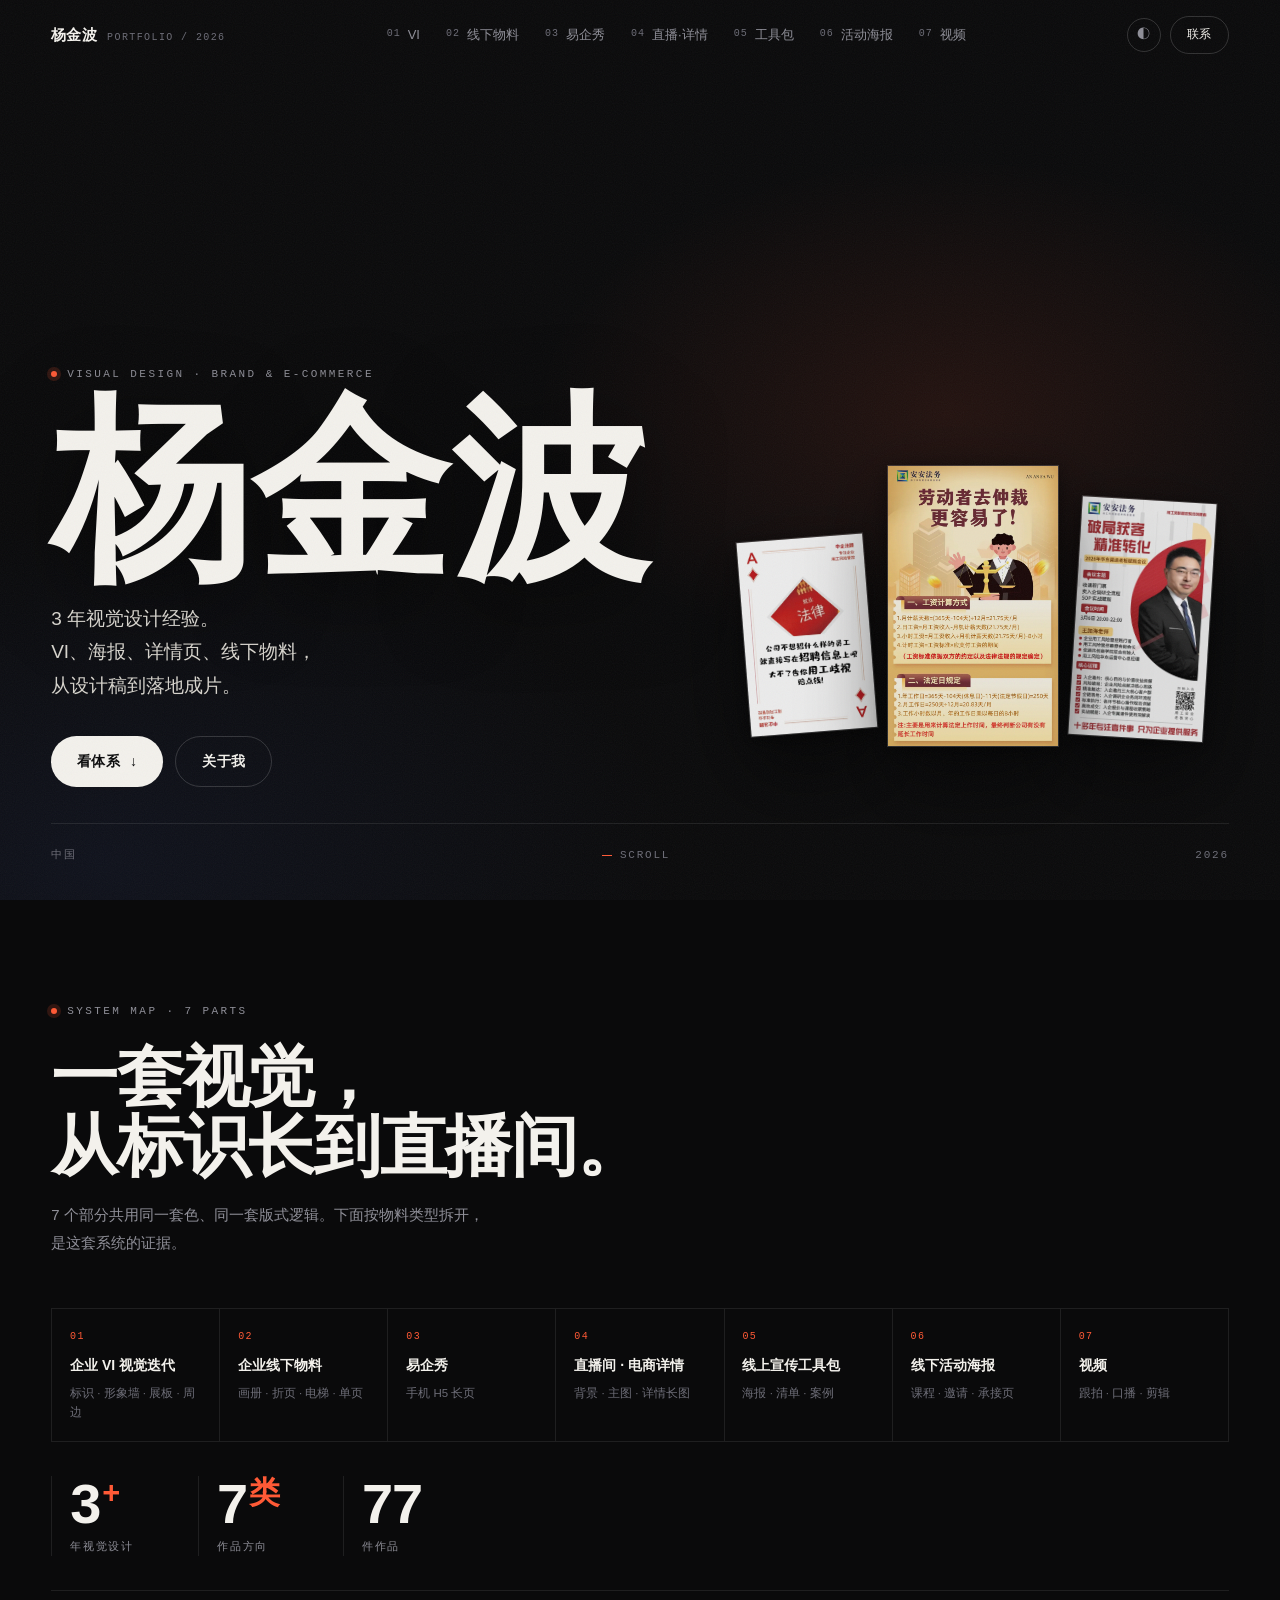
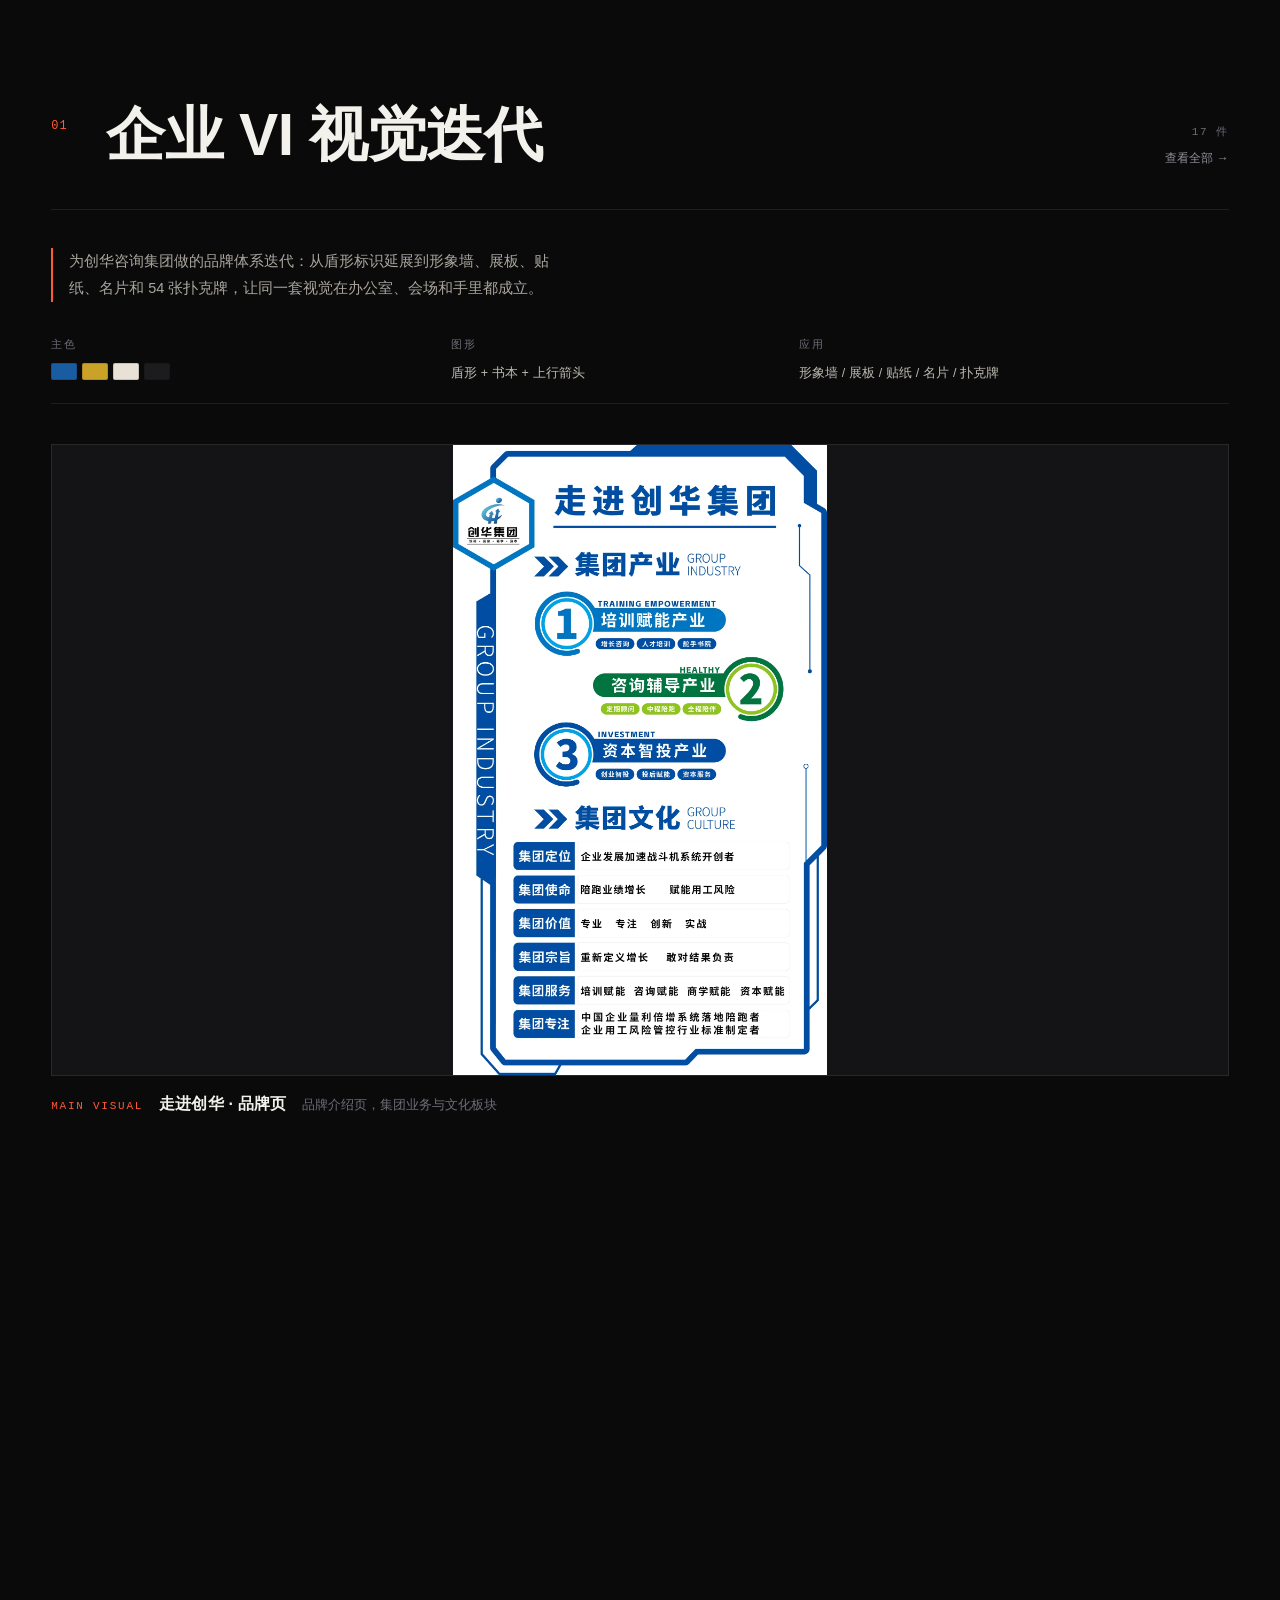
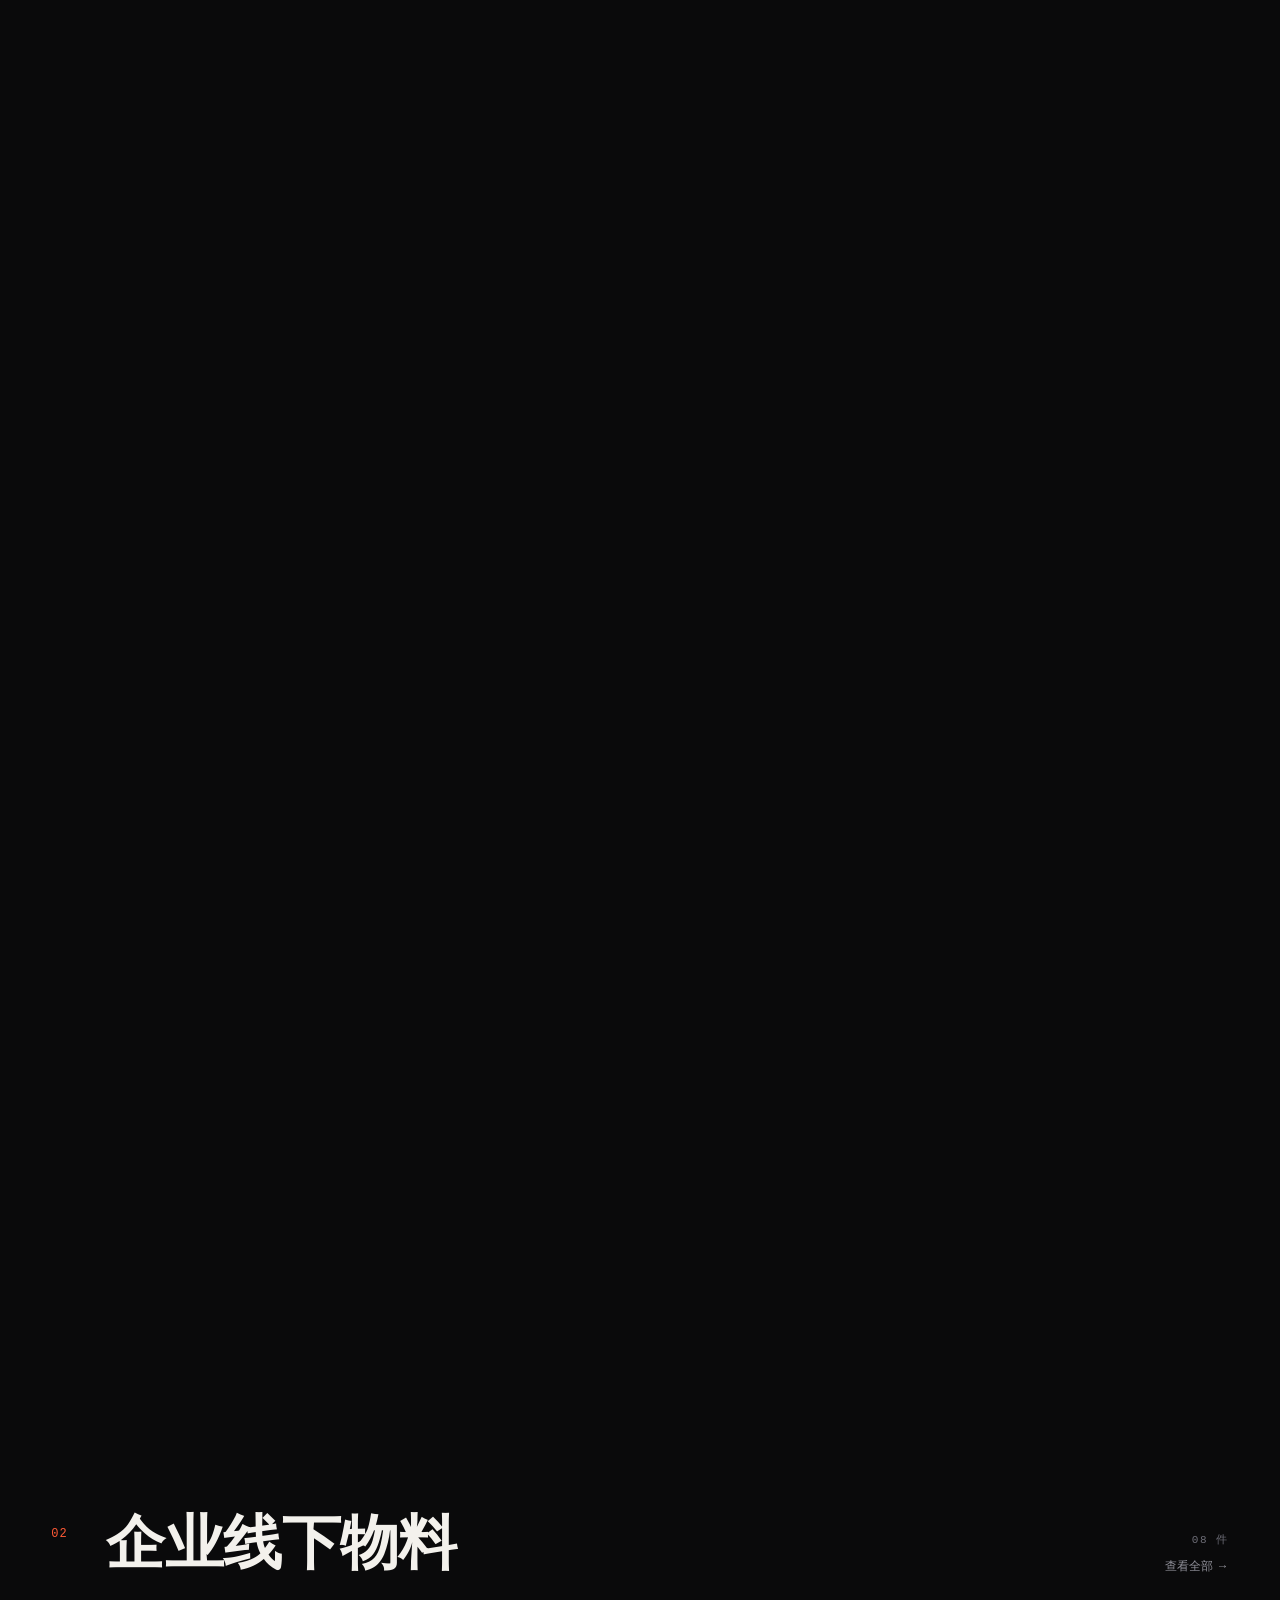
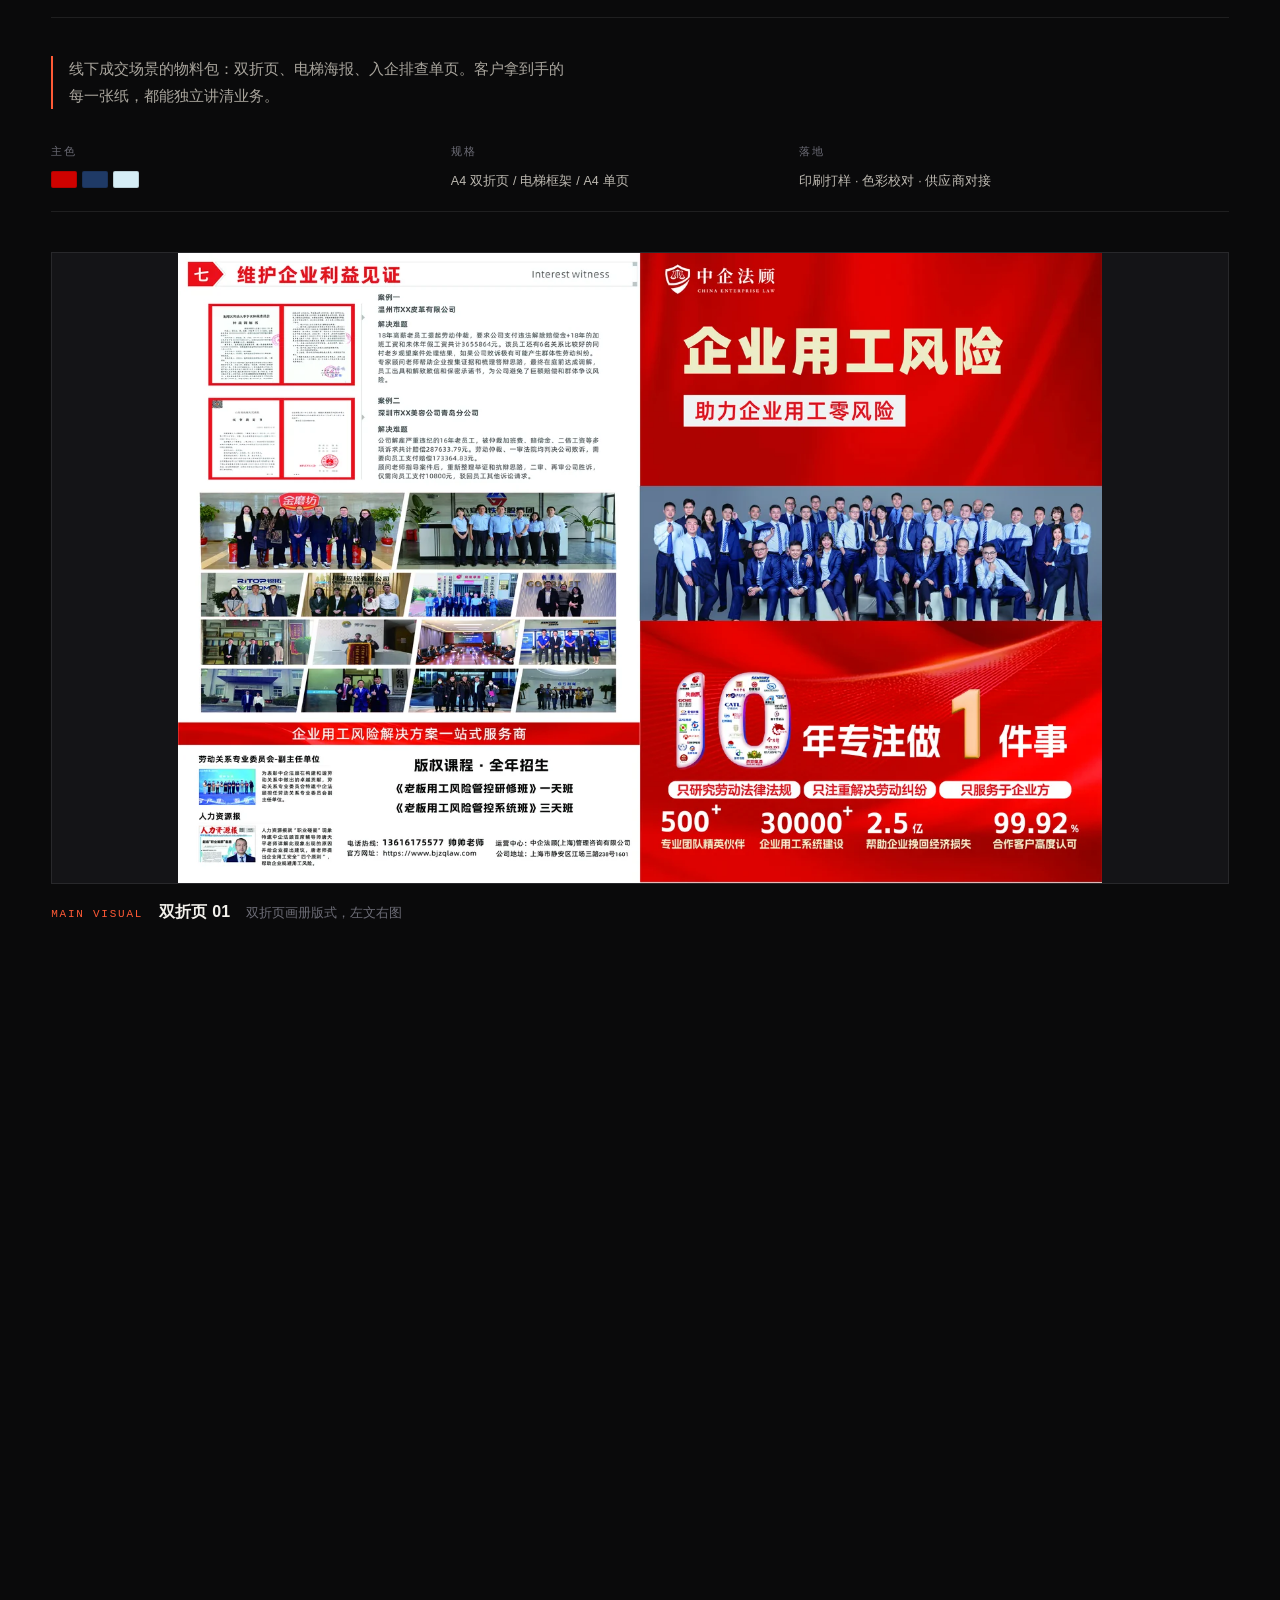
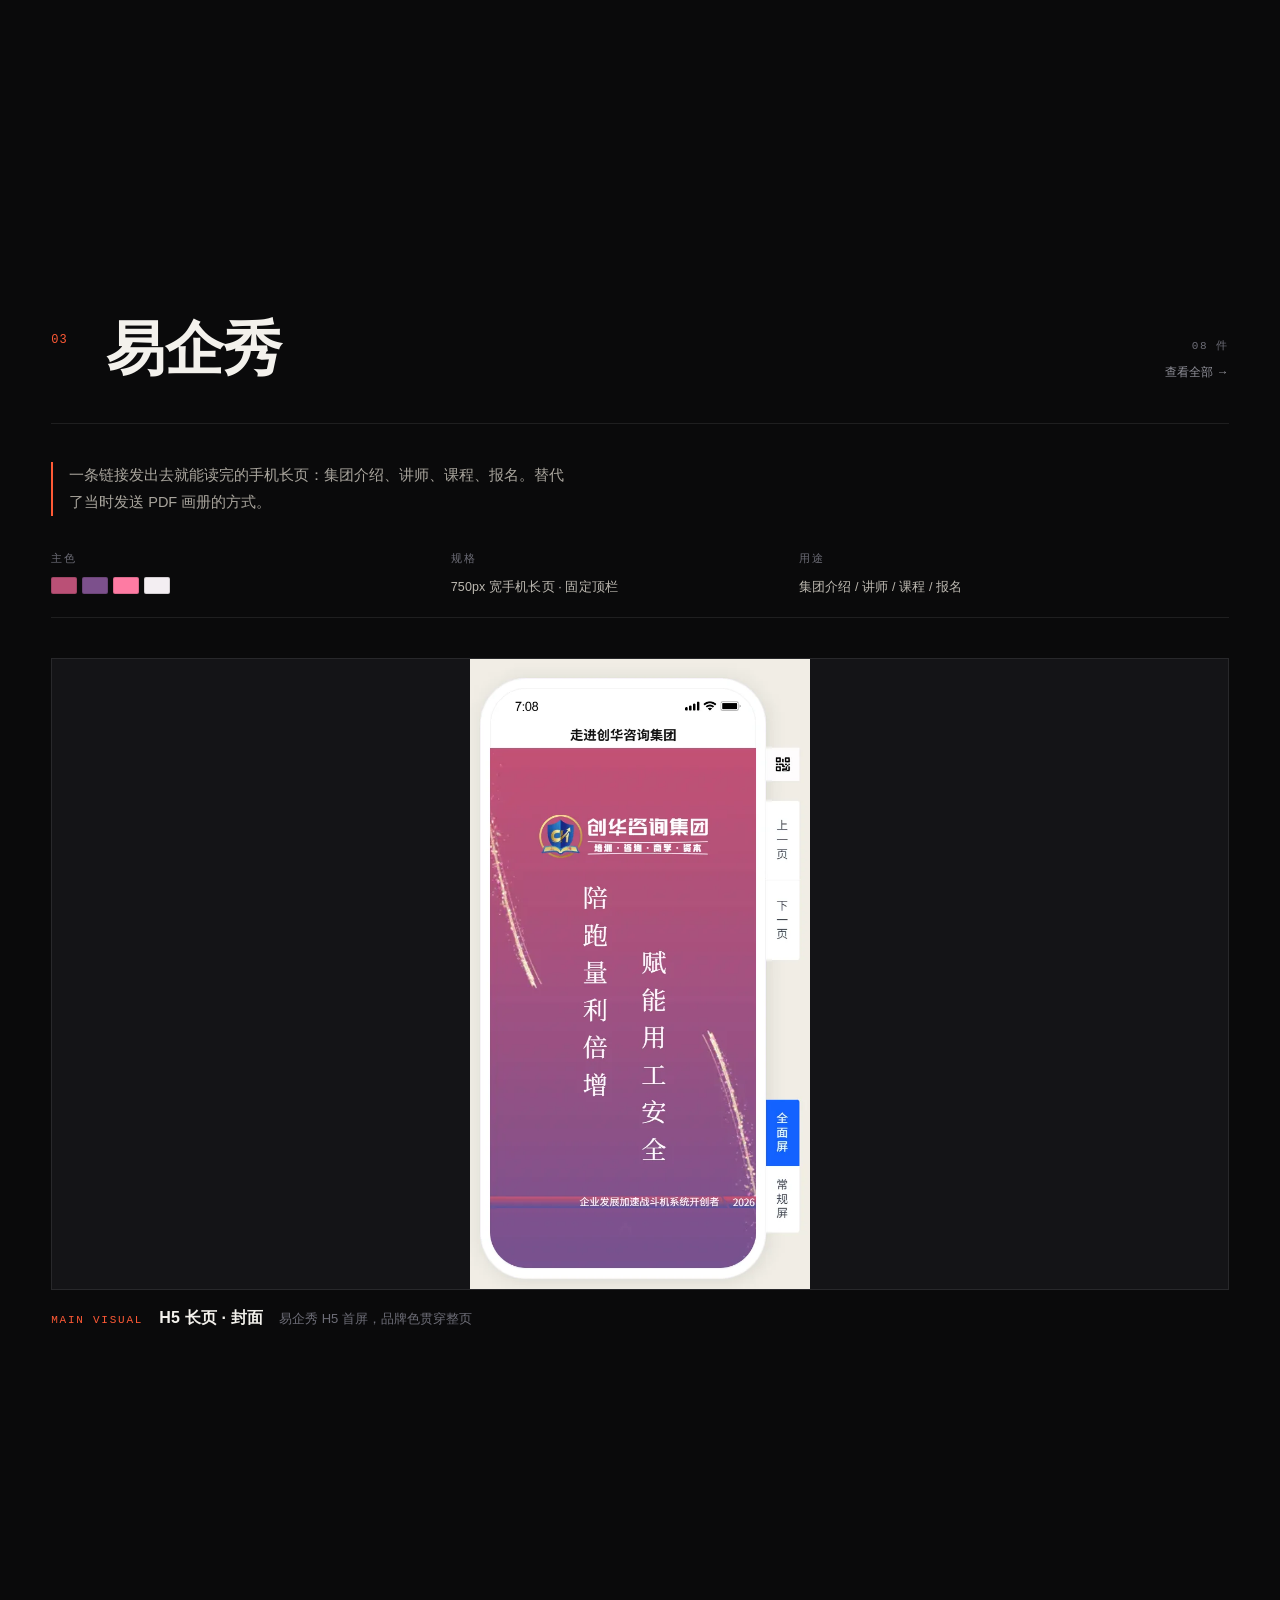
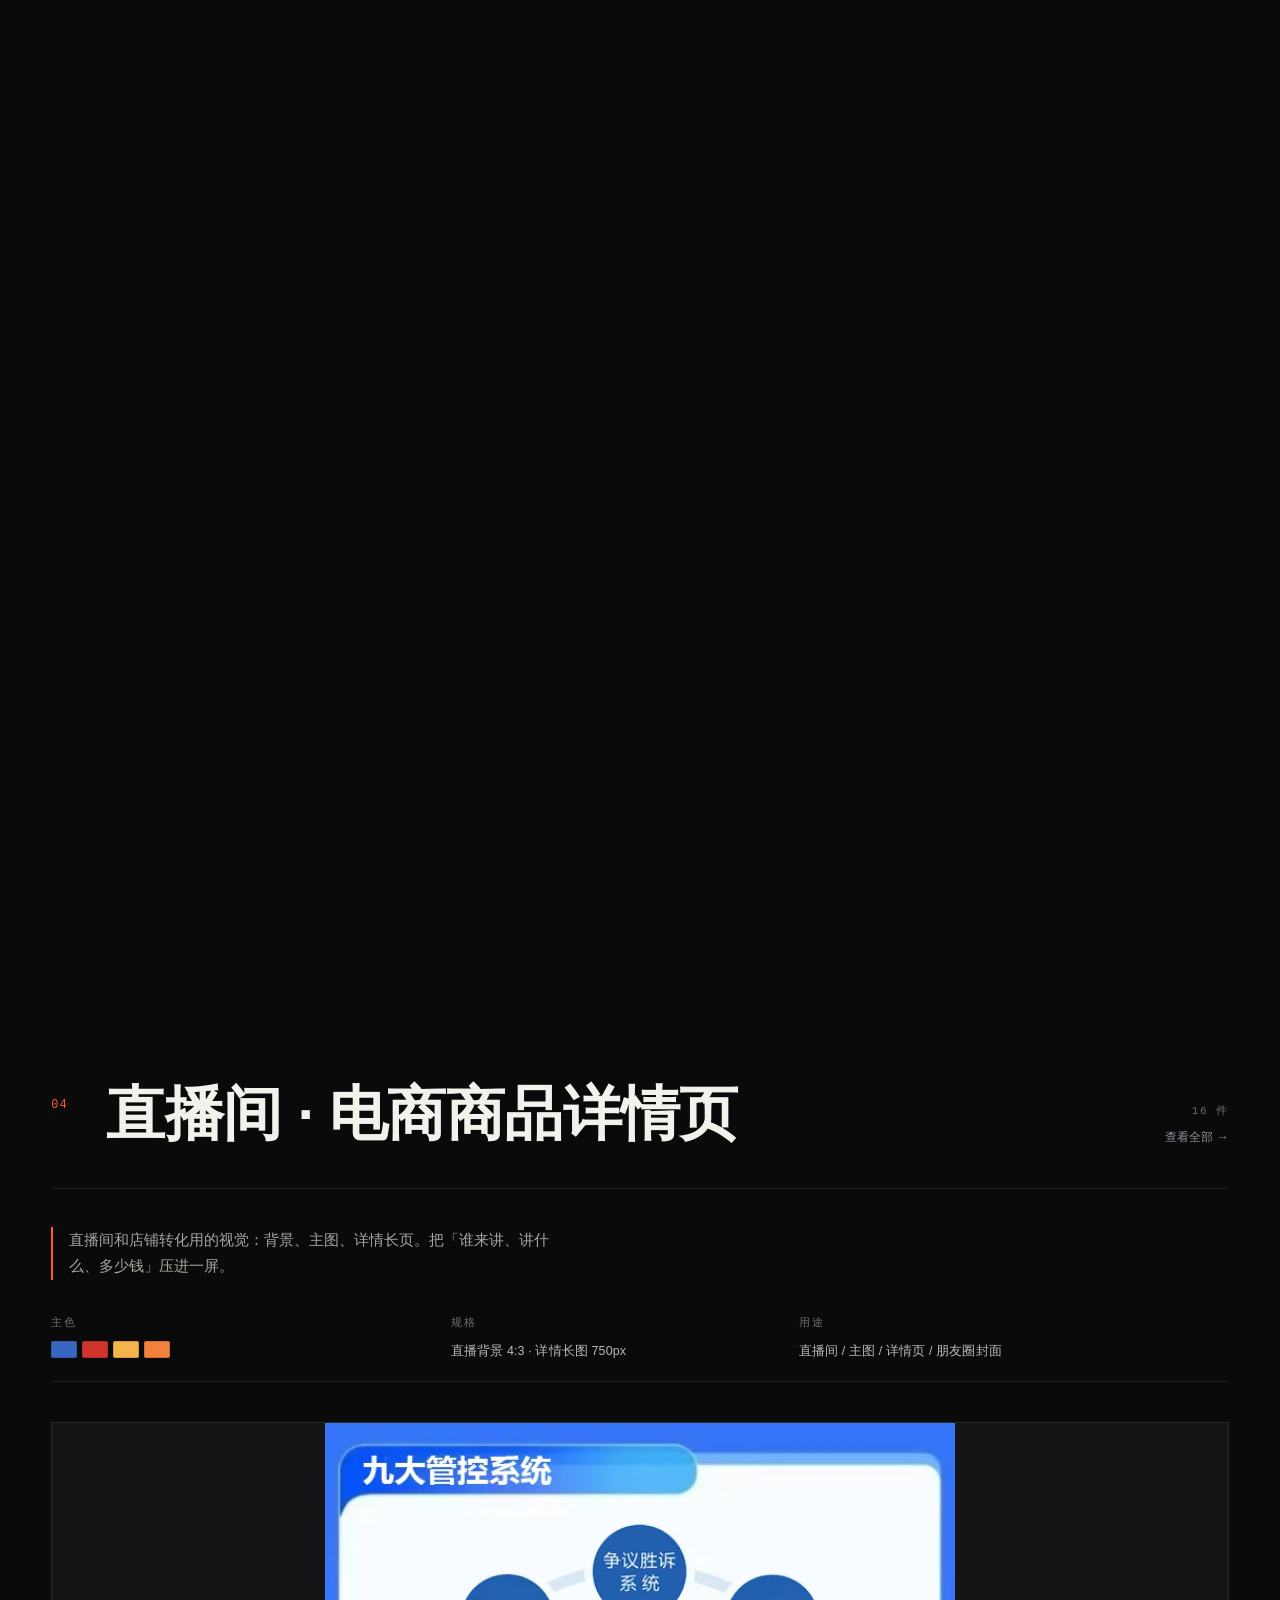
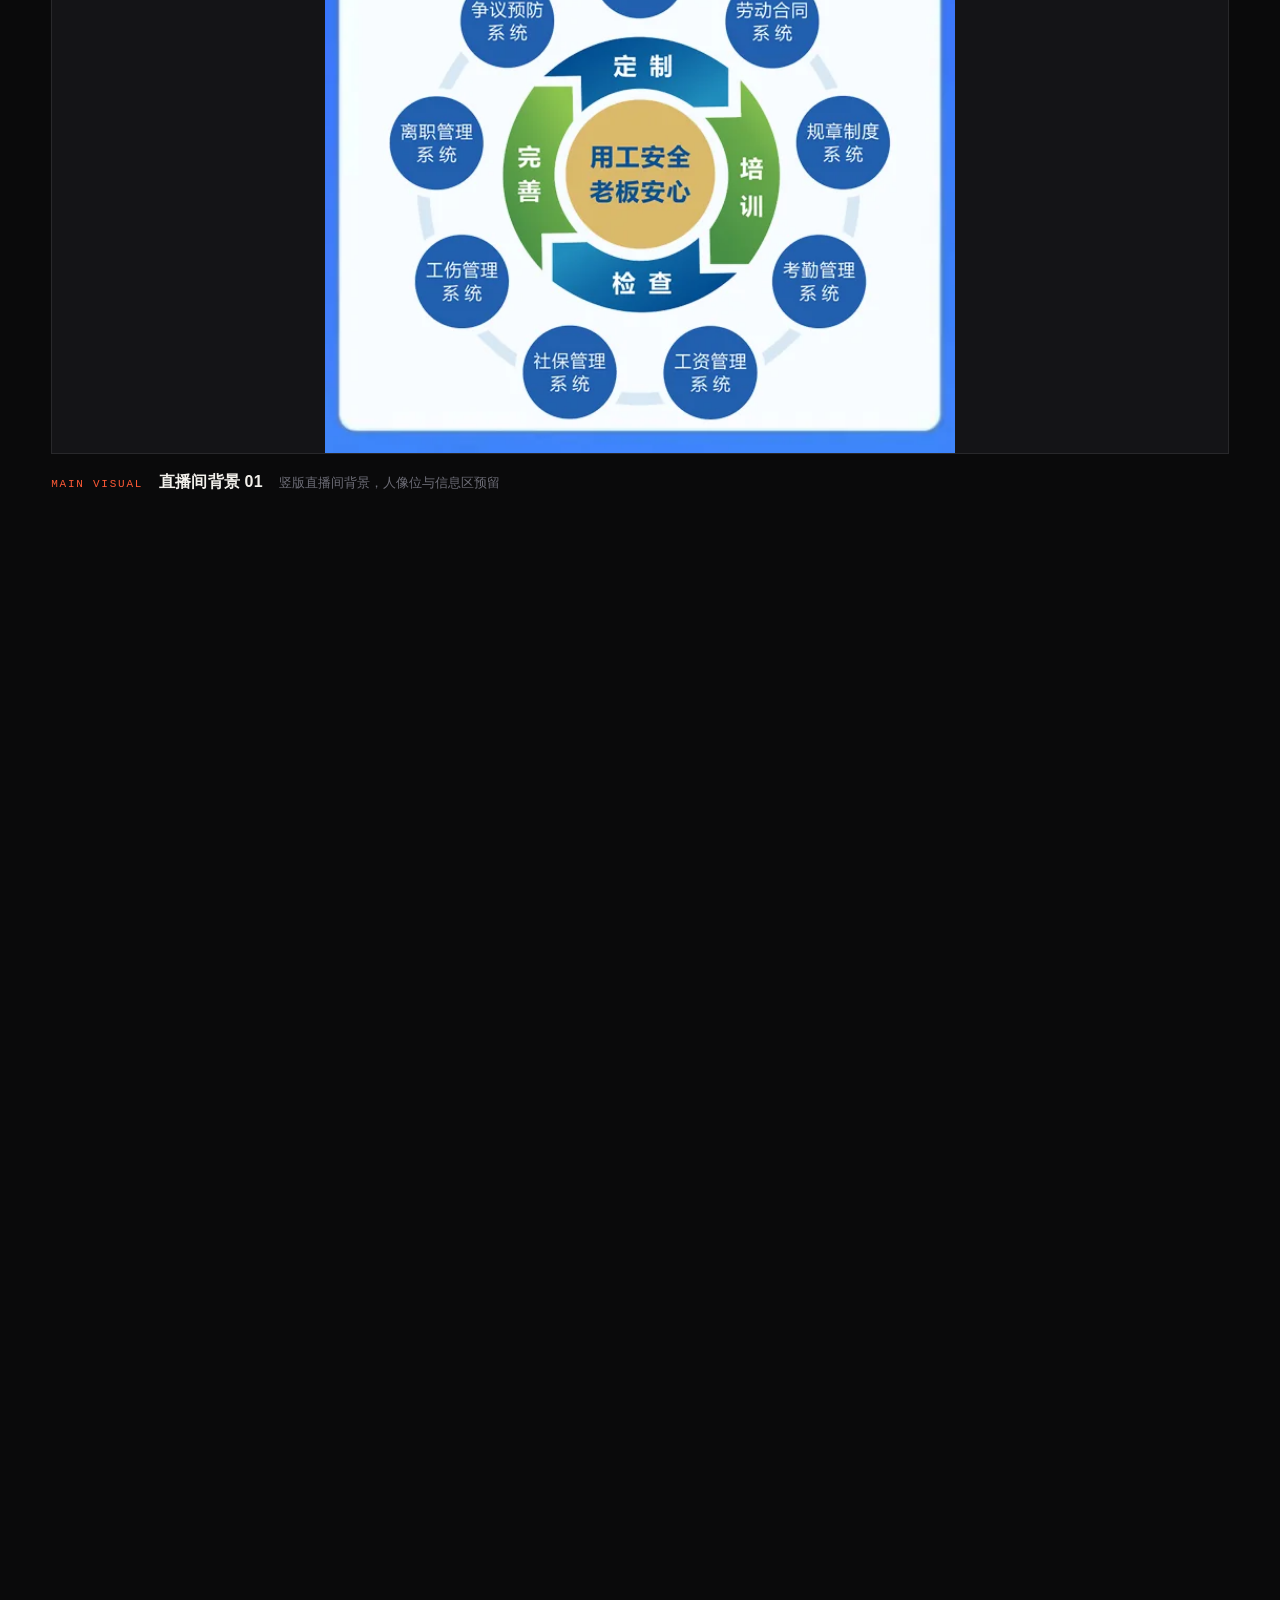
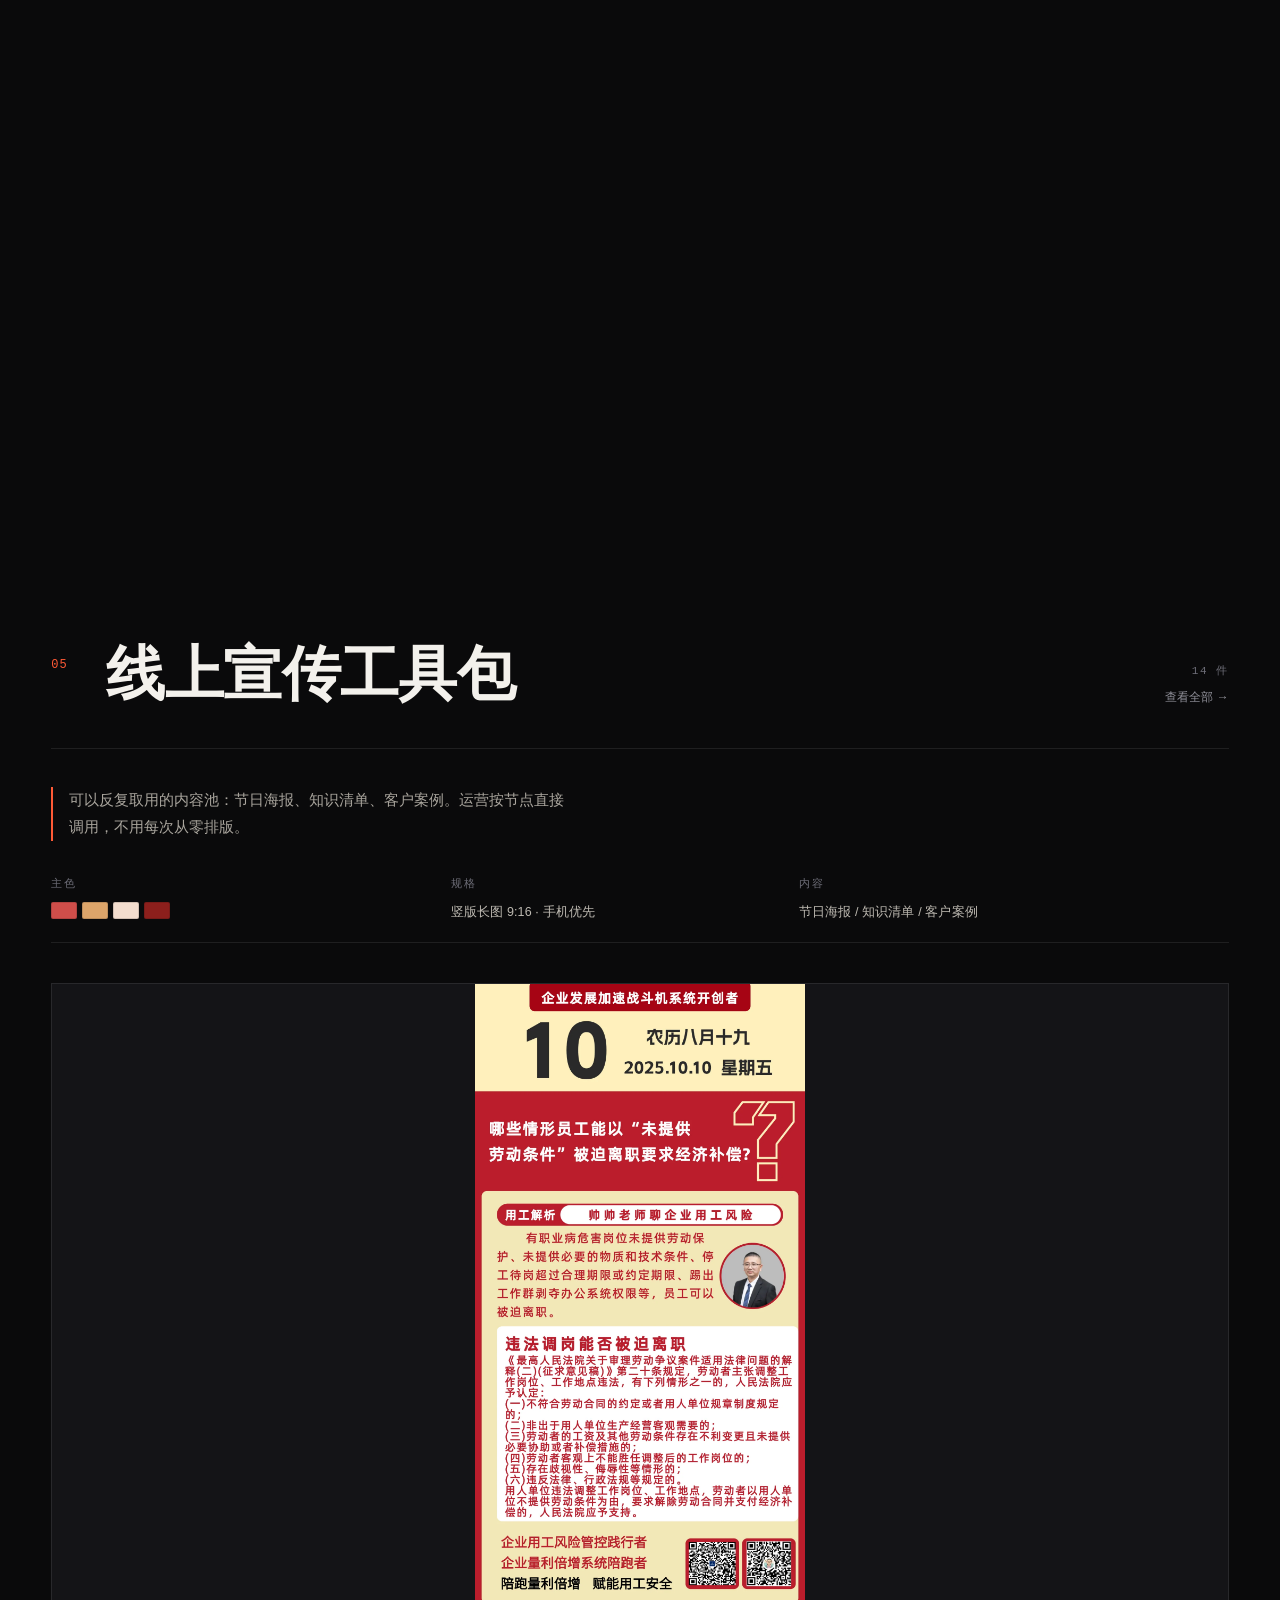
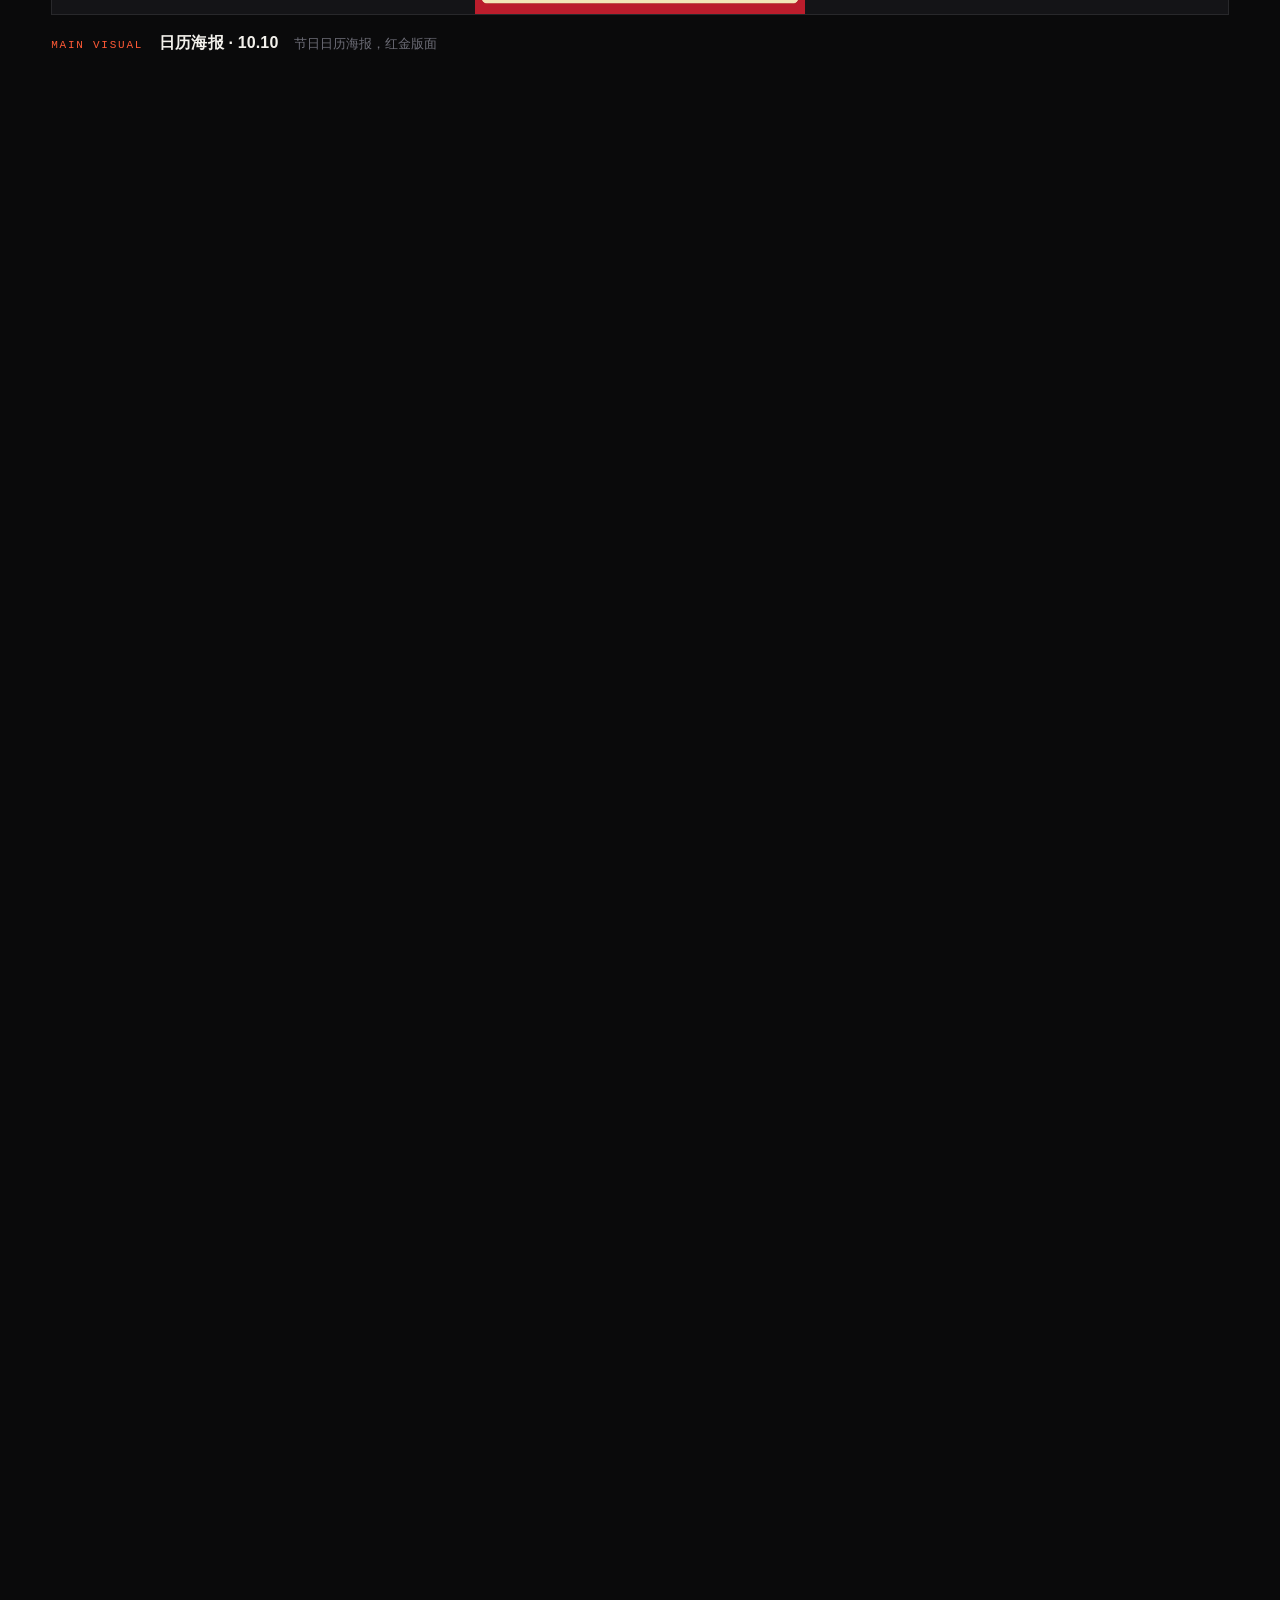
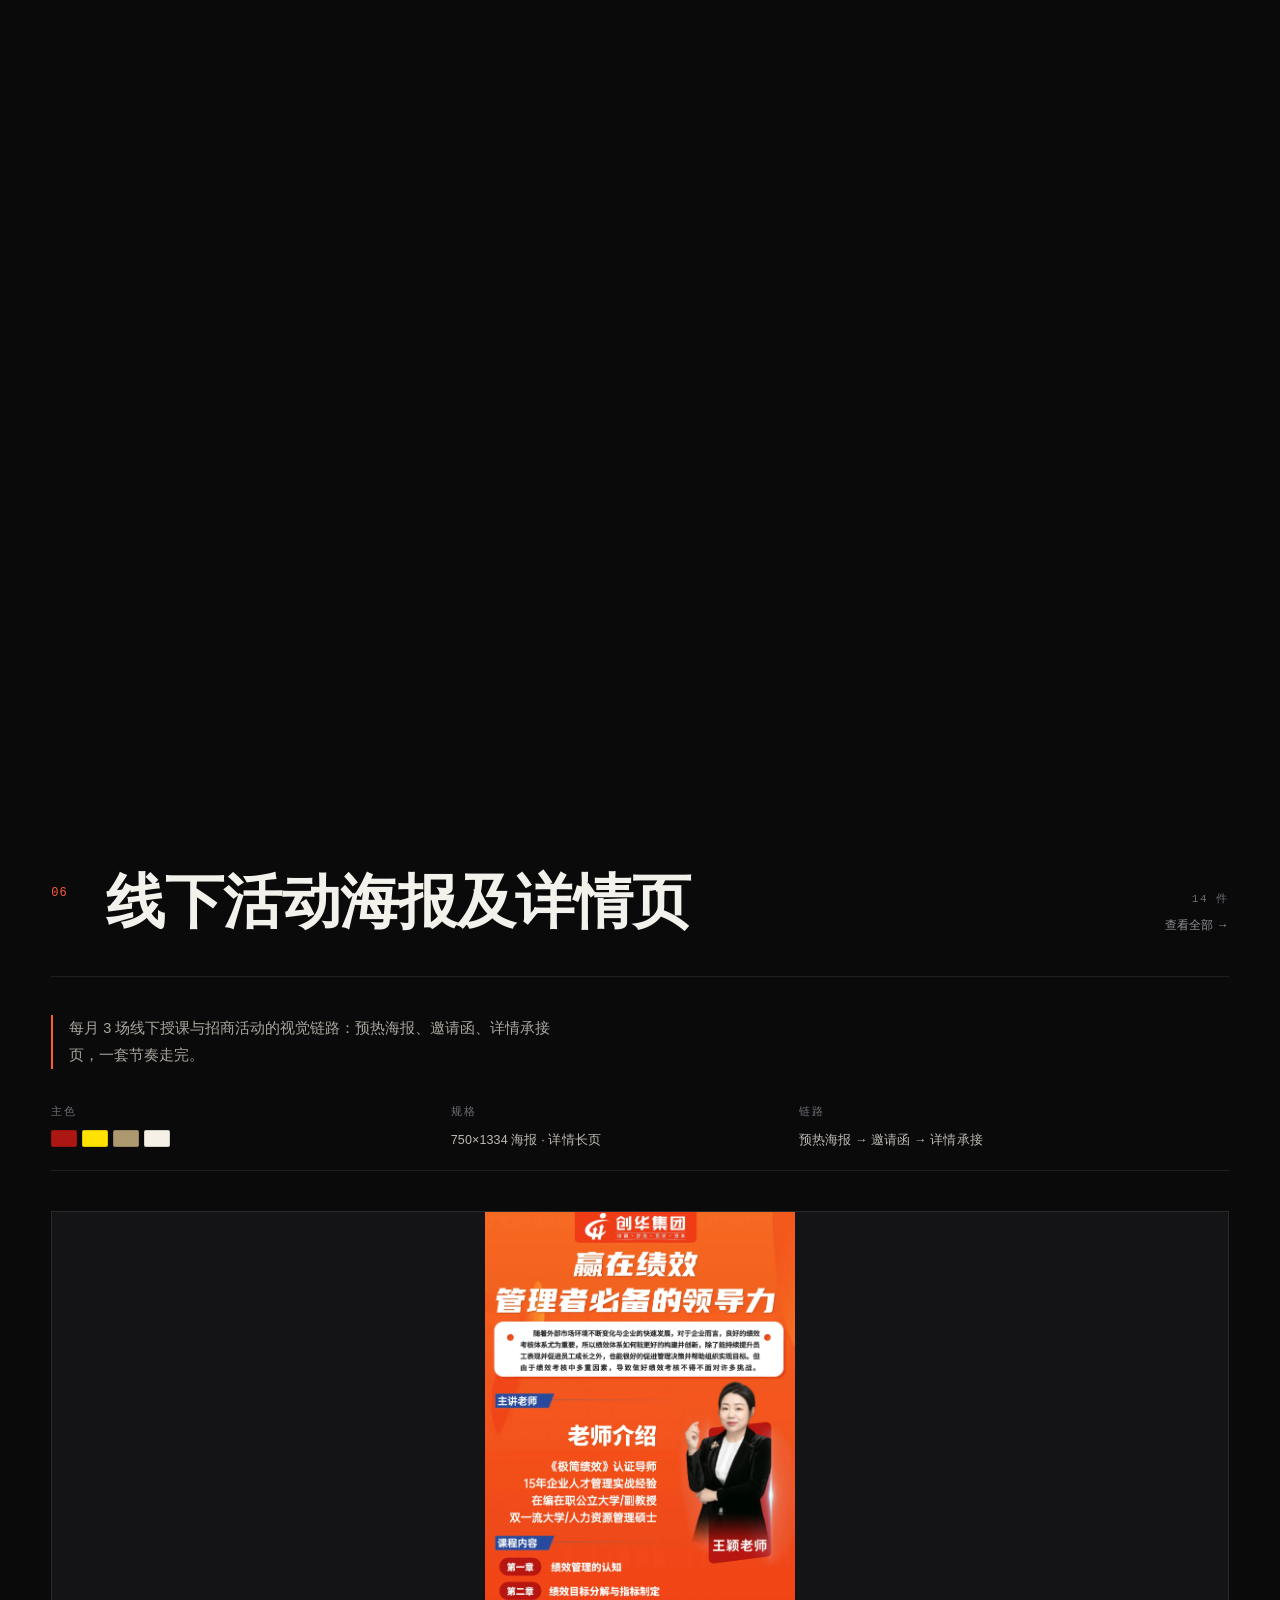
==== commit 1ffe2077: "Add portfolio site" ====
--- a/index.html
+++ b/index.html
@@ -15,7 +15,7 @@
 <meta property="og:image:height" content="630">
 <meta name="twitter:card" content="summary_large_image">
 <link rel="icon" href="data:image/svg+xml,%3Csvg xmlns='http://www.w3.org/2000/svg' viewBox='0 0 100 100'%3E%3Crect width='100' height='100' fill='%230a0a0b'/%3E%3Ctext x='50' y='68' font-size='54' text-anchor='middle' fill='%23f3f1ec' font-family='Arial'%3E%E6%9D%A8%3C/text%3E%3C/svg%3E">
-<link rel="stylesheet" href="styles.css?v=11">
+<link rel="stylesheet" href="styles.css?v=12">
 </head>
 <body>
 
@@ -414,7 +414,7 @@
   <p class="lb-desc" id="lbDesc"></p>
 </div>
 
-<script src="data.js"></script>
-<script src="app.js"></script>
+<script src="data.js?v=12"></script>
+<script src="app.js?v=12"></script>
 </body>
 </html>
--- a/styles.css
+++ b/styles.css
@@ -11,7 +11,7 @@
   --line-2:rgba(255,255,255,.16);
   --fg:#f3f1ec;
   --muted:#8f8f98;
-  --dim:#5b5b64;
+  --dim:#6d6d77;
   --accent:#ff5a36;
   --bar-bg:rgba(10,10,11,.78);
   --glow:rgba(255,90,54,.10);
@@ -476,8 +476,11 @@
 }
 .lb-close:hover{background:rgba(255,255,255,.1);transform:rotate(90deg)}
 .lb-stage{
-  flex:1;overflow:auto;display:flex;align-items:flex-start;justify-content:center;
-  padding:clamp(14px,3vw,40px);-webkit-overflow-scrolling:touch;
+  flex:1;overflow:auto;display:flex;flex-direction:column;align-items:center;
+  padding:clamp(14px,3vw,40px);
+  padding-top:calc(clamp(14px,3vw,40px) + env(safe-area-inset-top,0px));
+  padding-bottom:calc(clamp(14px,3vw,40px) + env(safe-area-inset-bottom,0px));
+  -webkit-overflow-scrolling:touch;
 }
 .lb-stage img{max-width:min(100%,1200px);height:auto;margin:0 auto;box-shadow:0 30px 80px rgba(0,0,0,.6)}
 .lb-stage video{max-width:min(100%,1100px);max-height:calc(100svh - 200px);height:auto;background:#000}
@@ -607,6 +610,10 @@
   a{color:#000!important;text-decoration:none}
 }
 
+@supports not (height: 100svh){
+  .hero{min-height:100vh}
+}
+
 /* ---------------- responsive ---------------- */
 @media (max-width:1100px){
   .grid{columns:3}
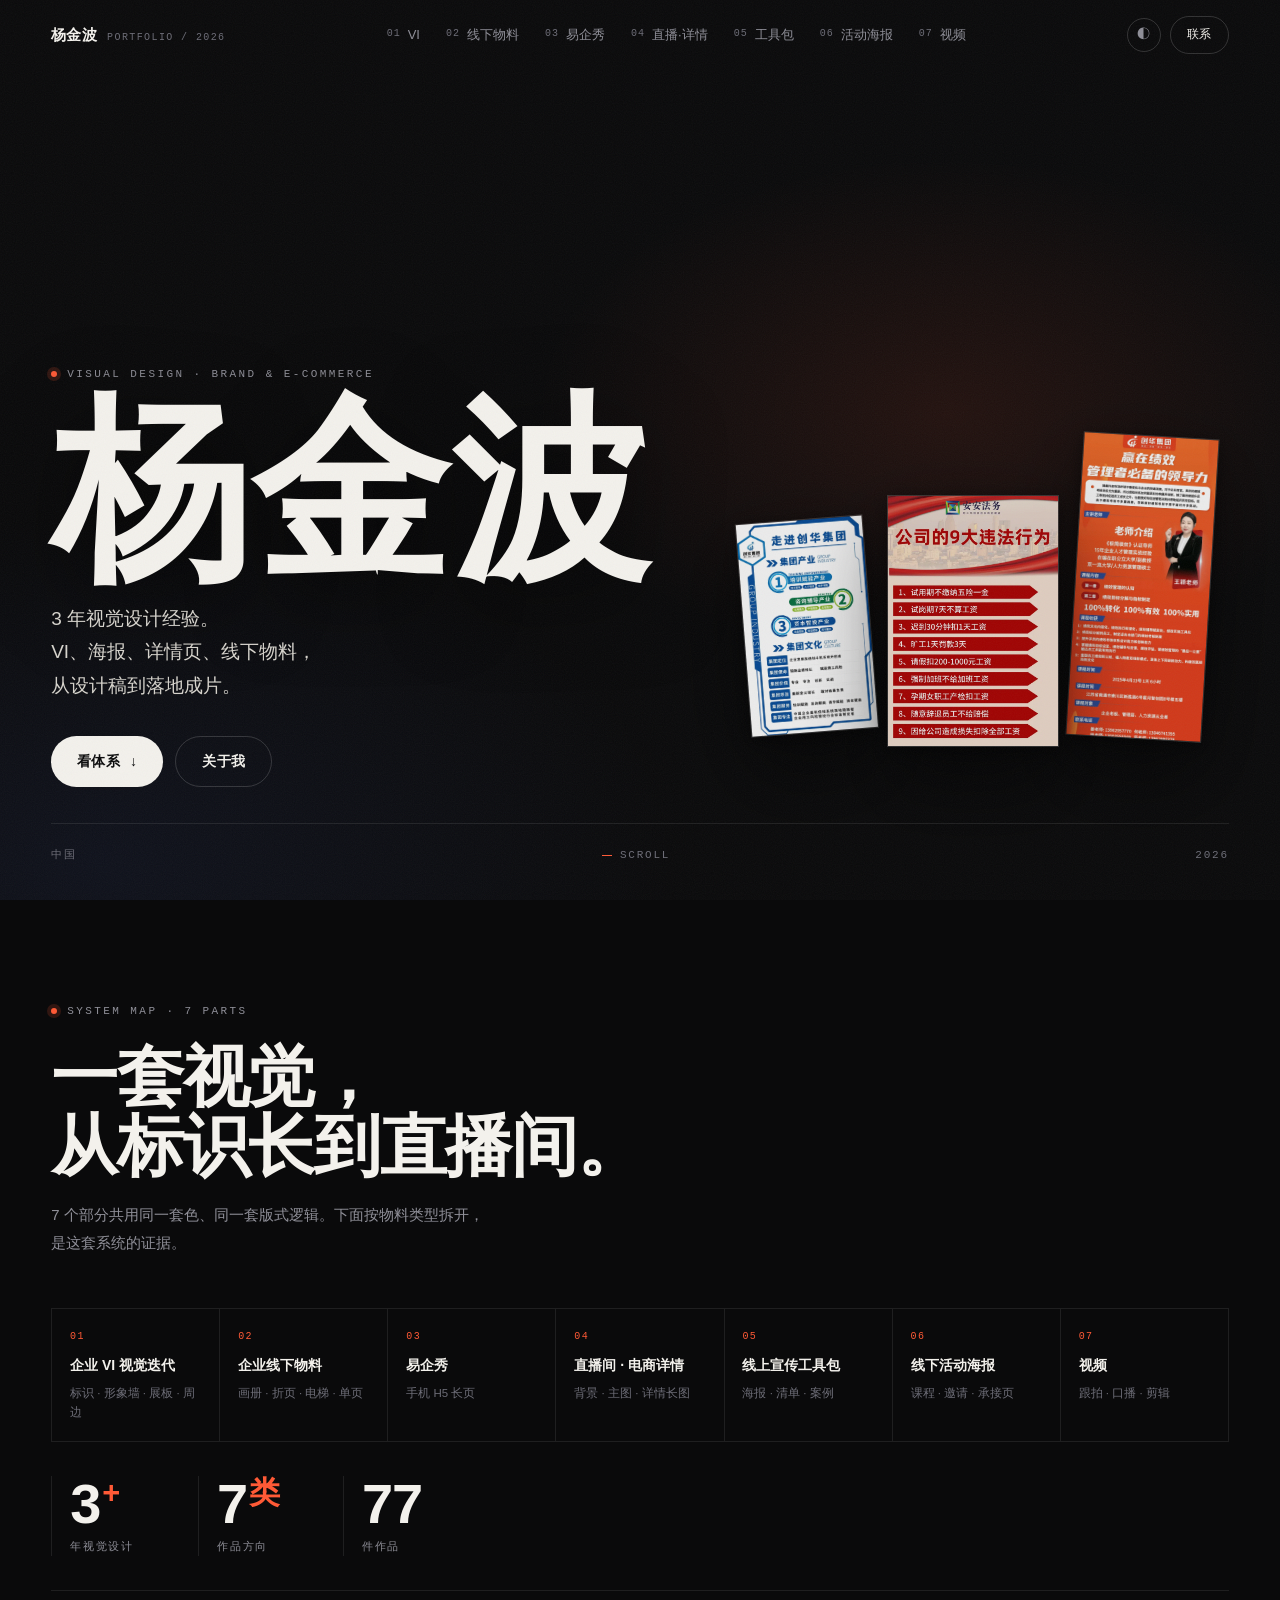
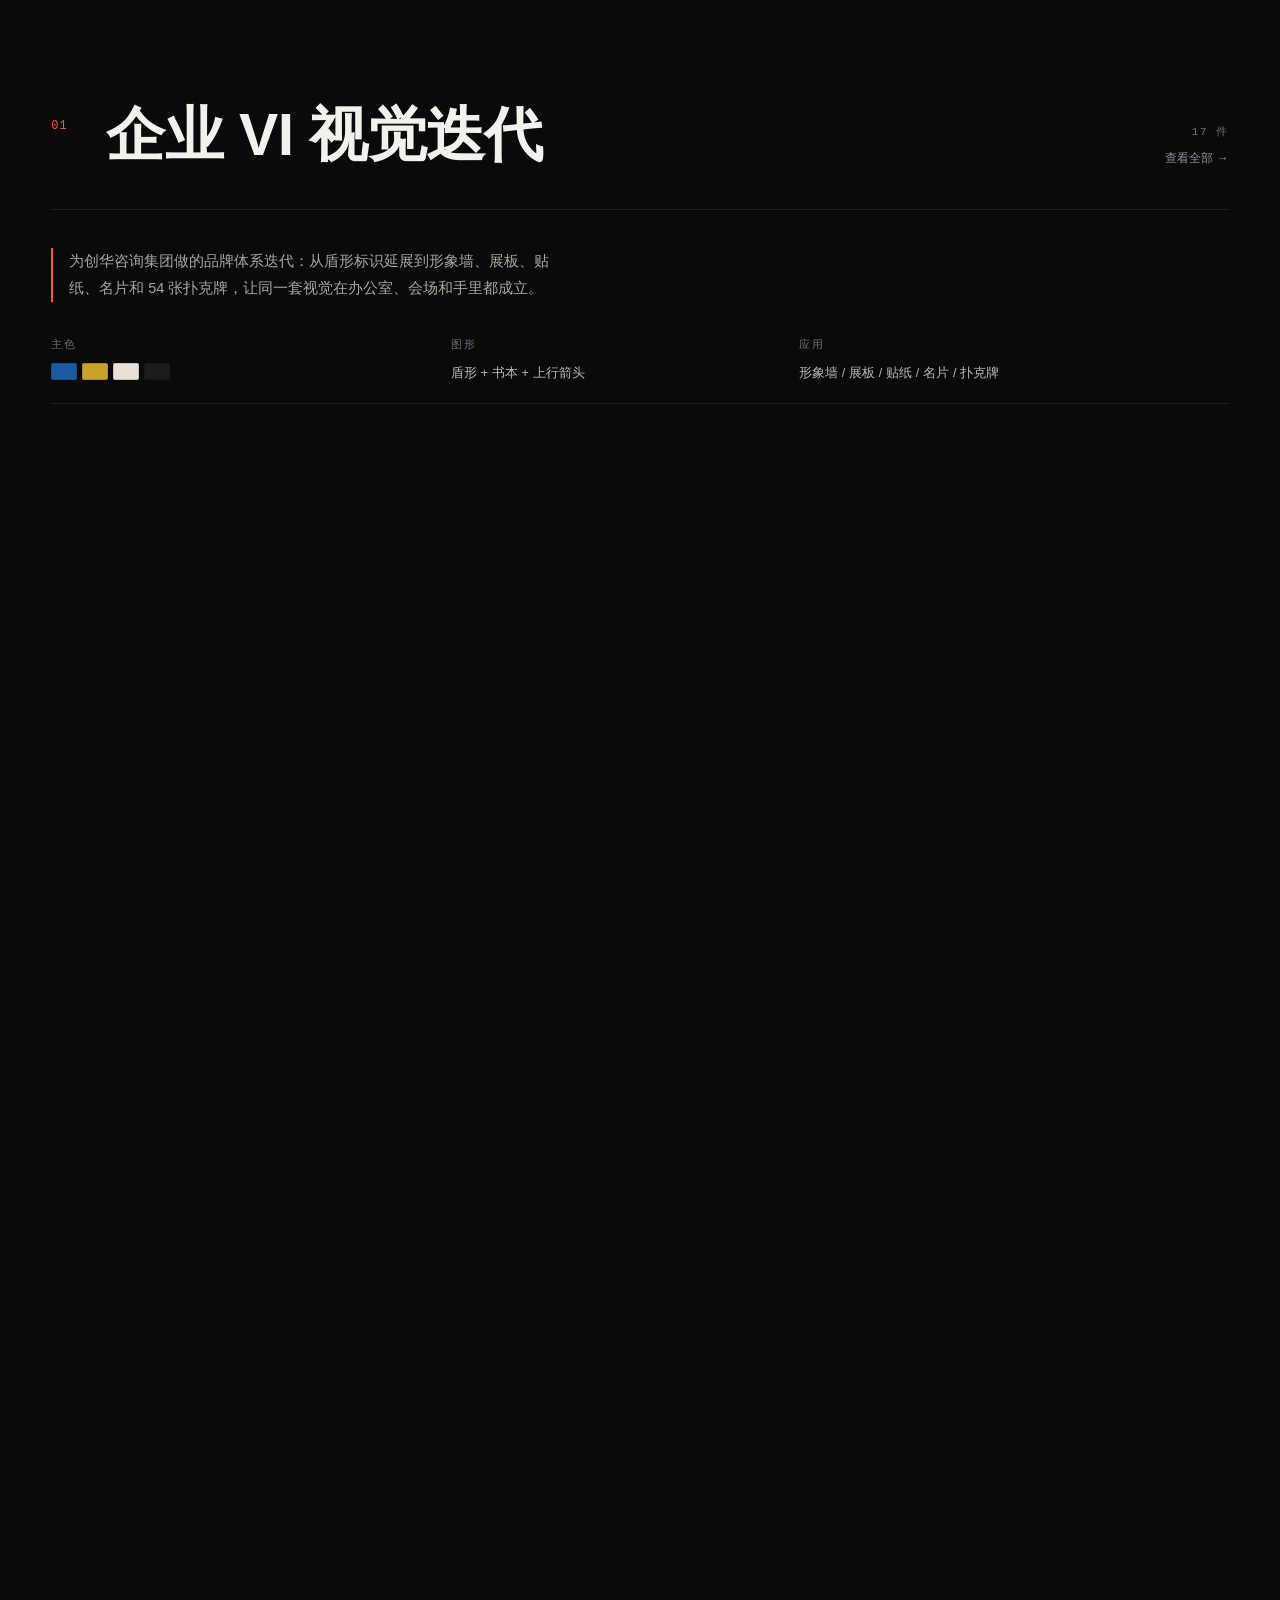
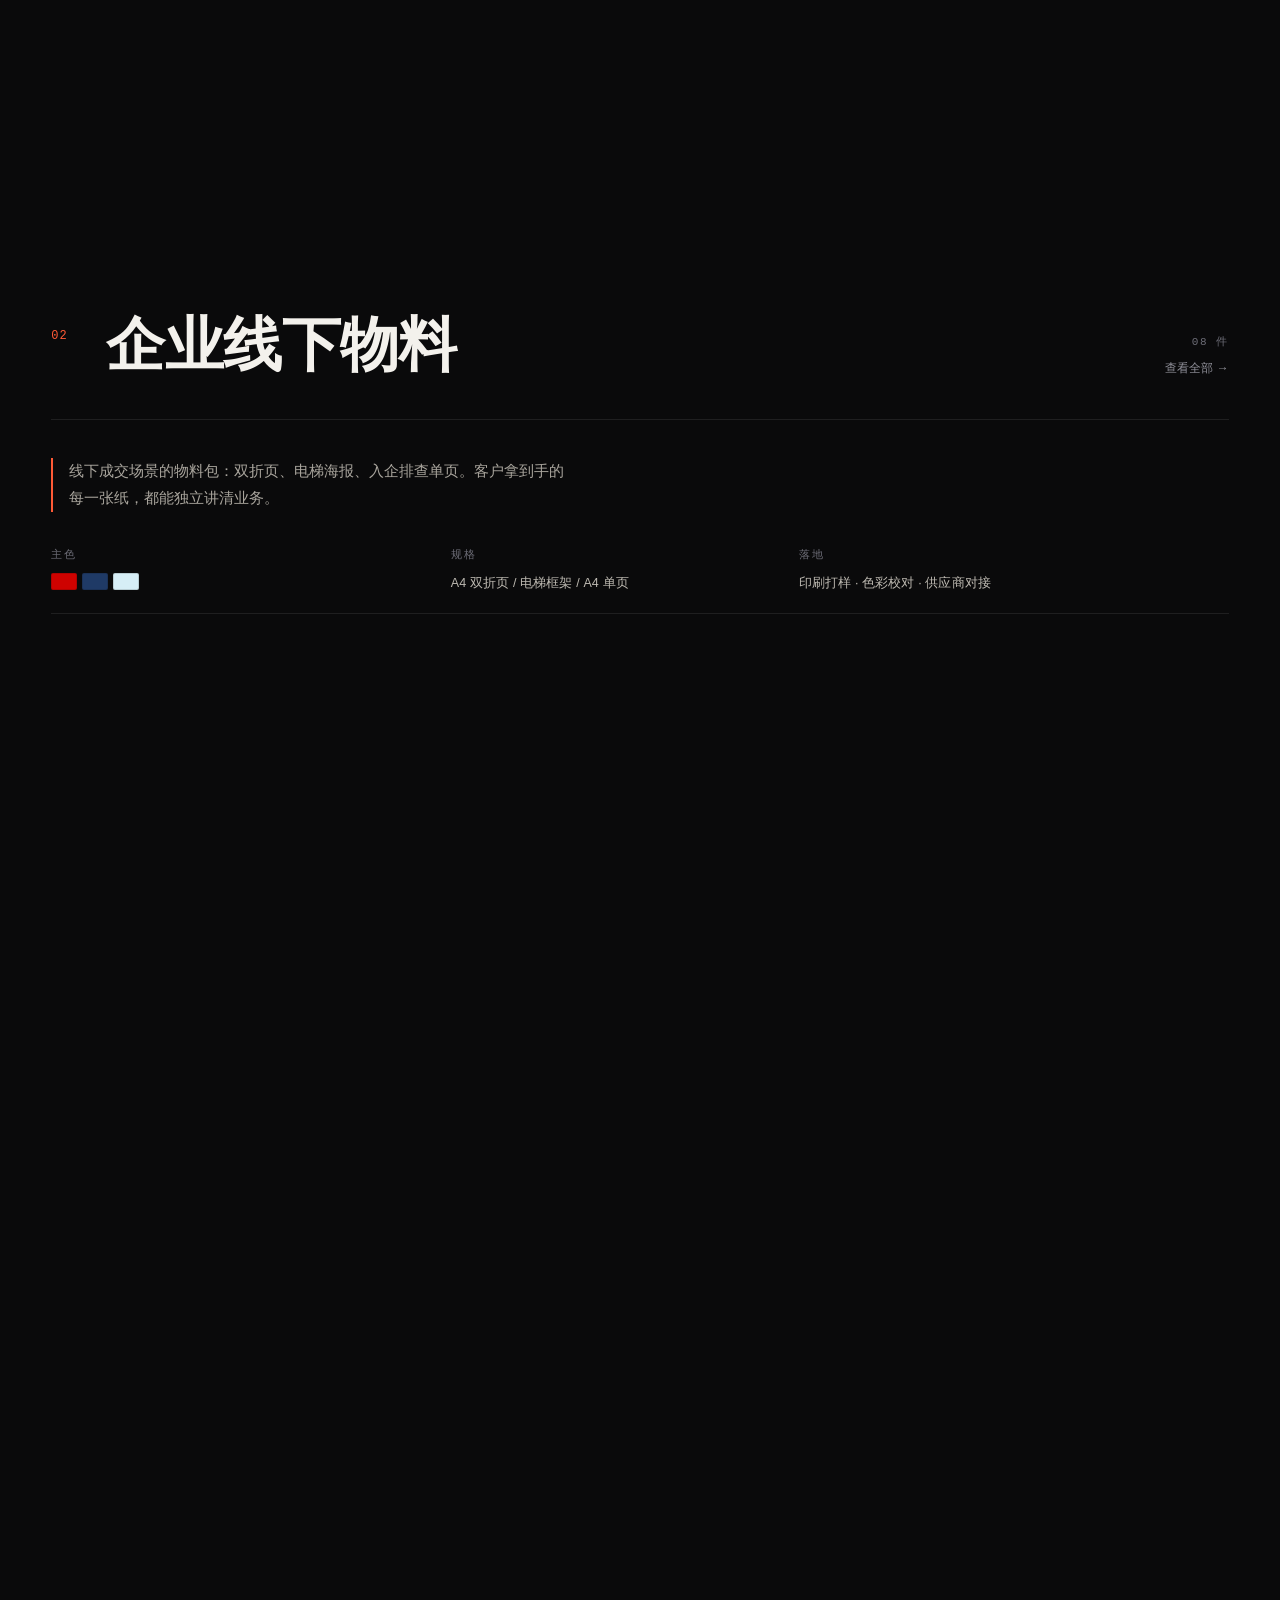
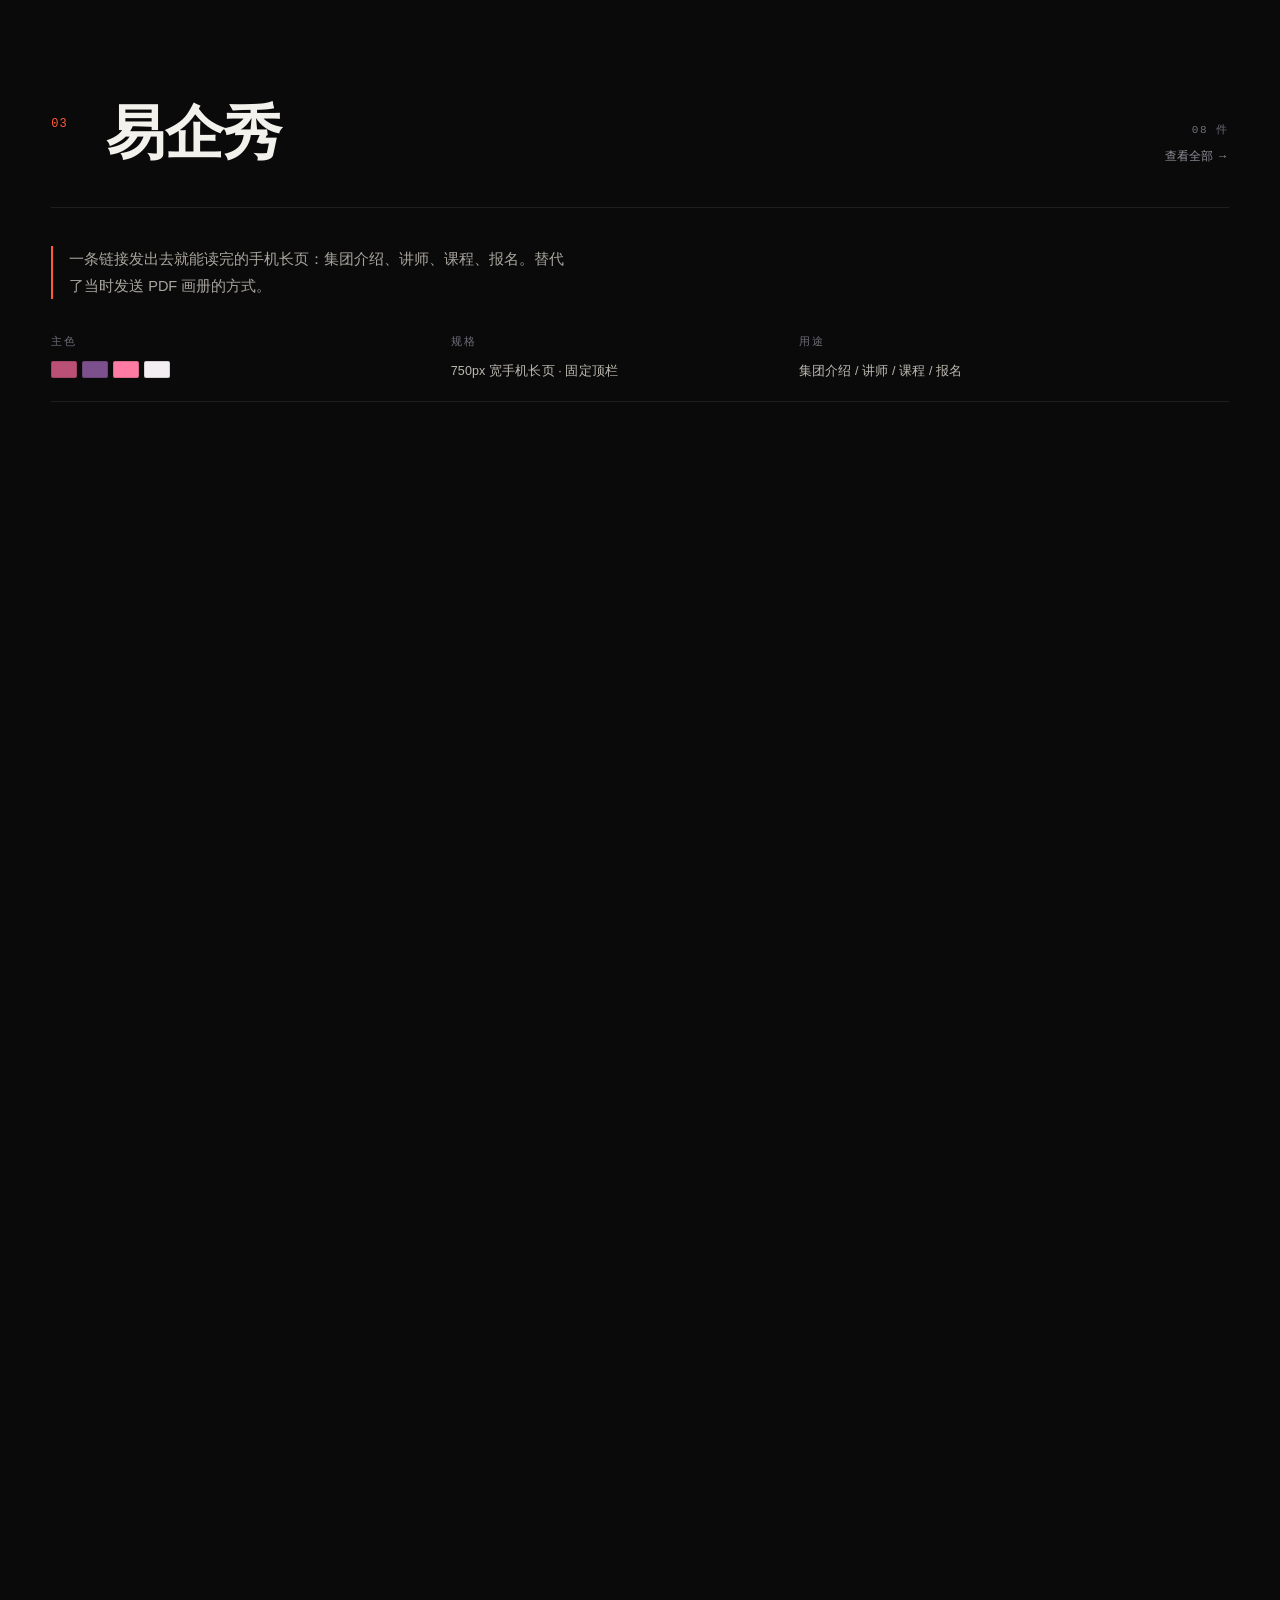
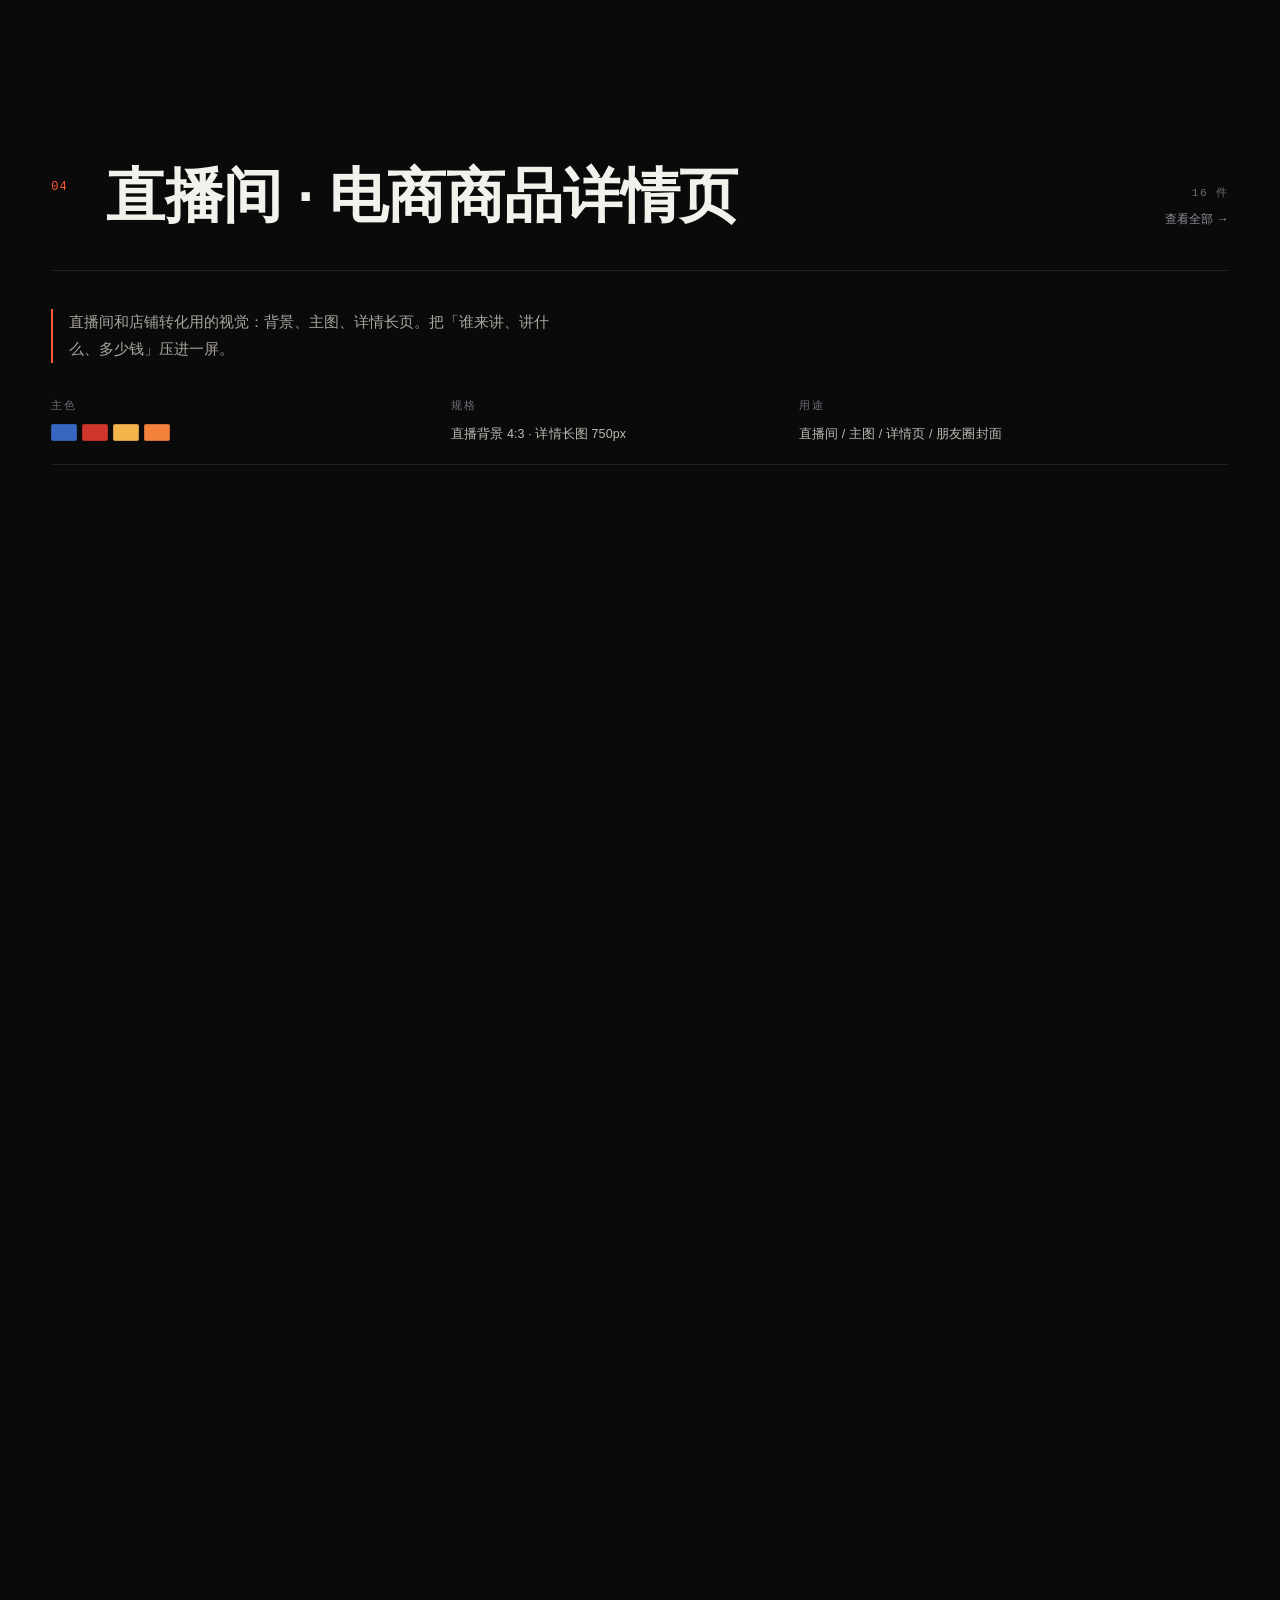
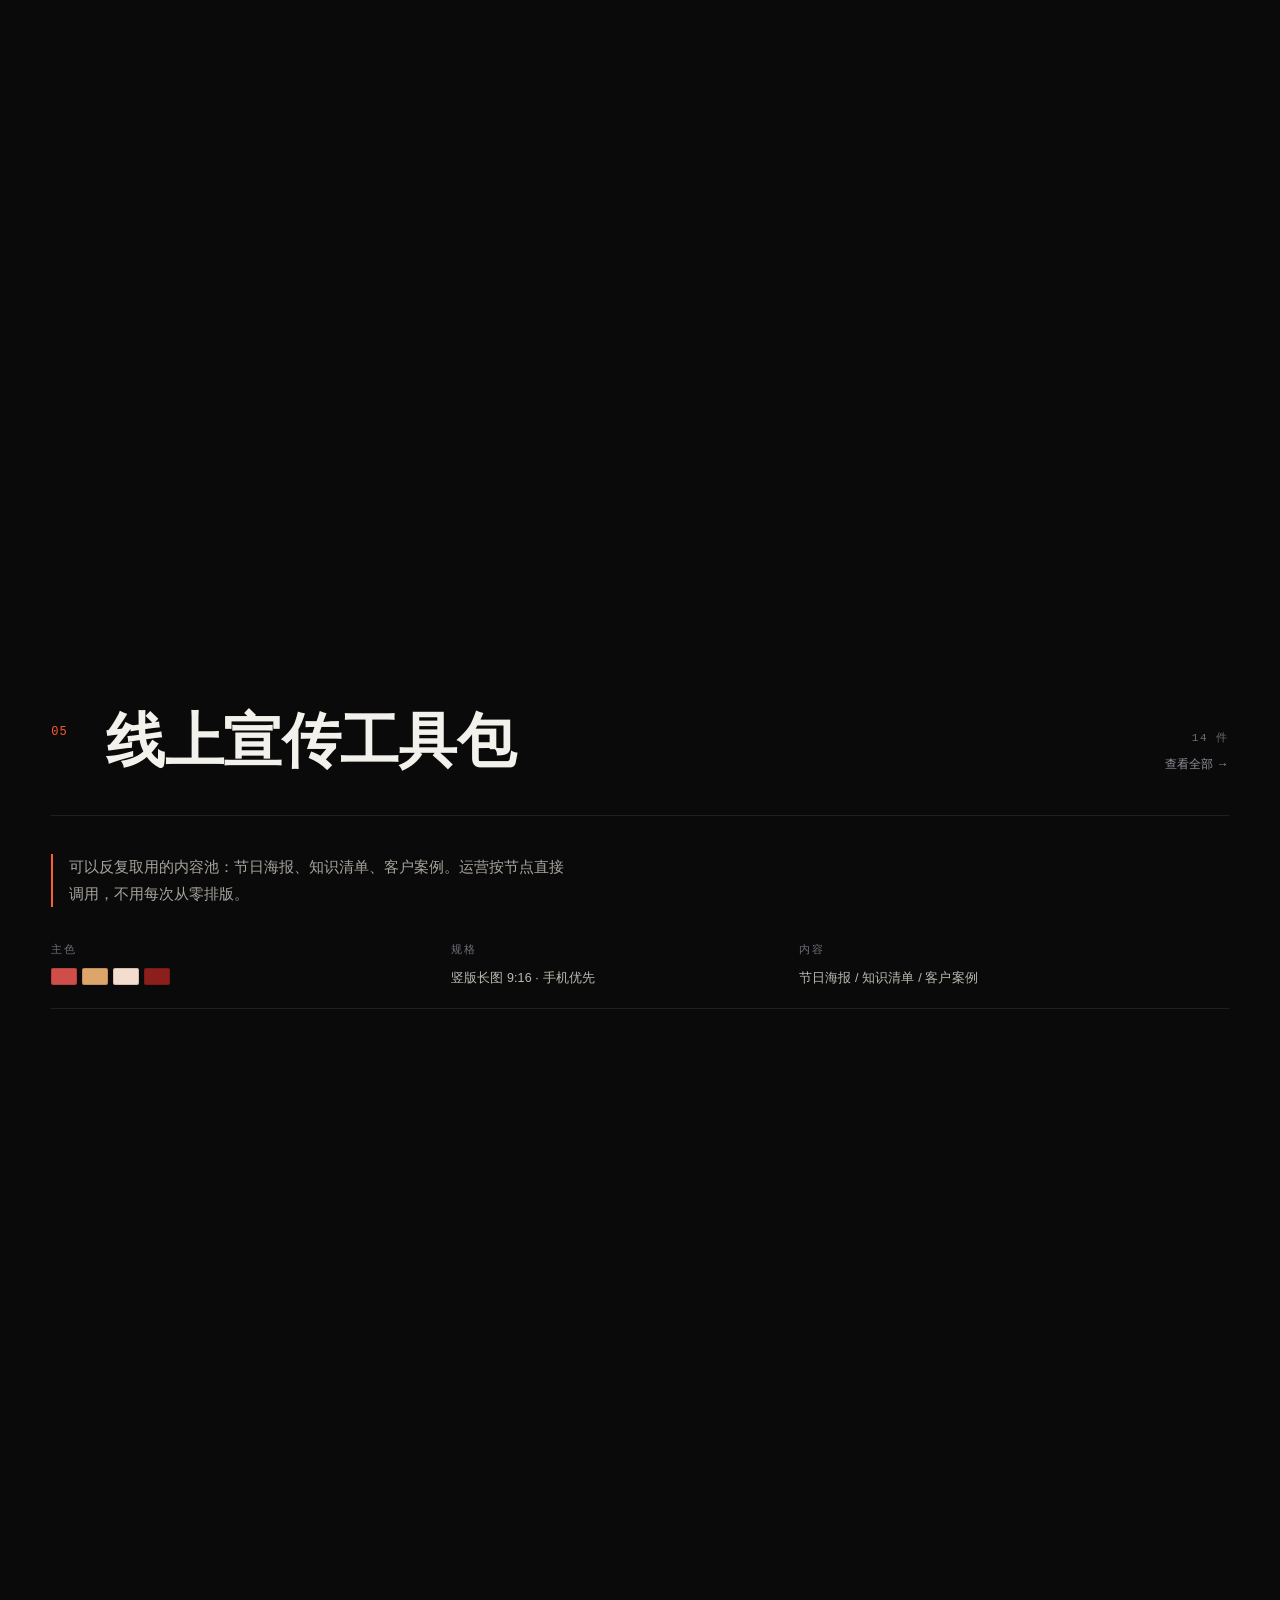
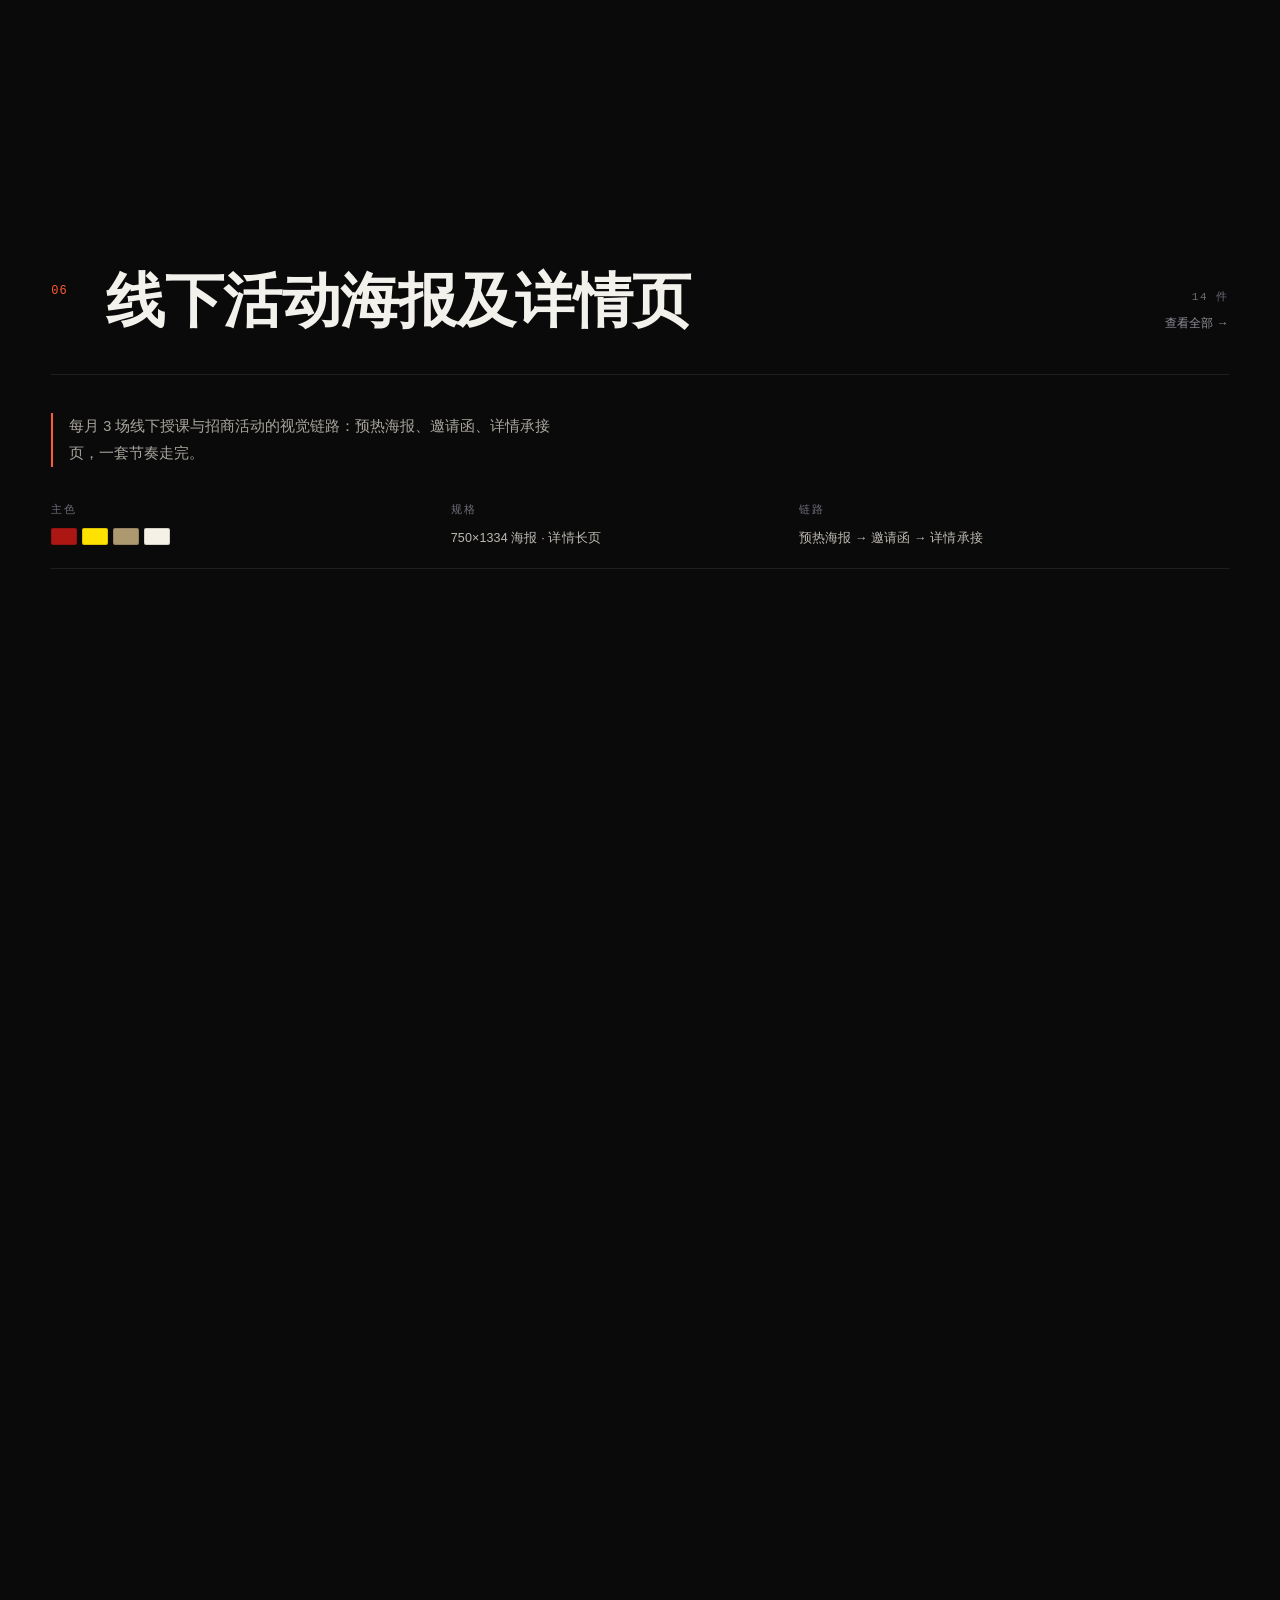
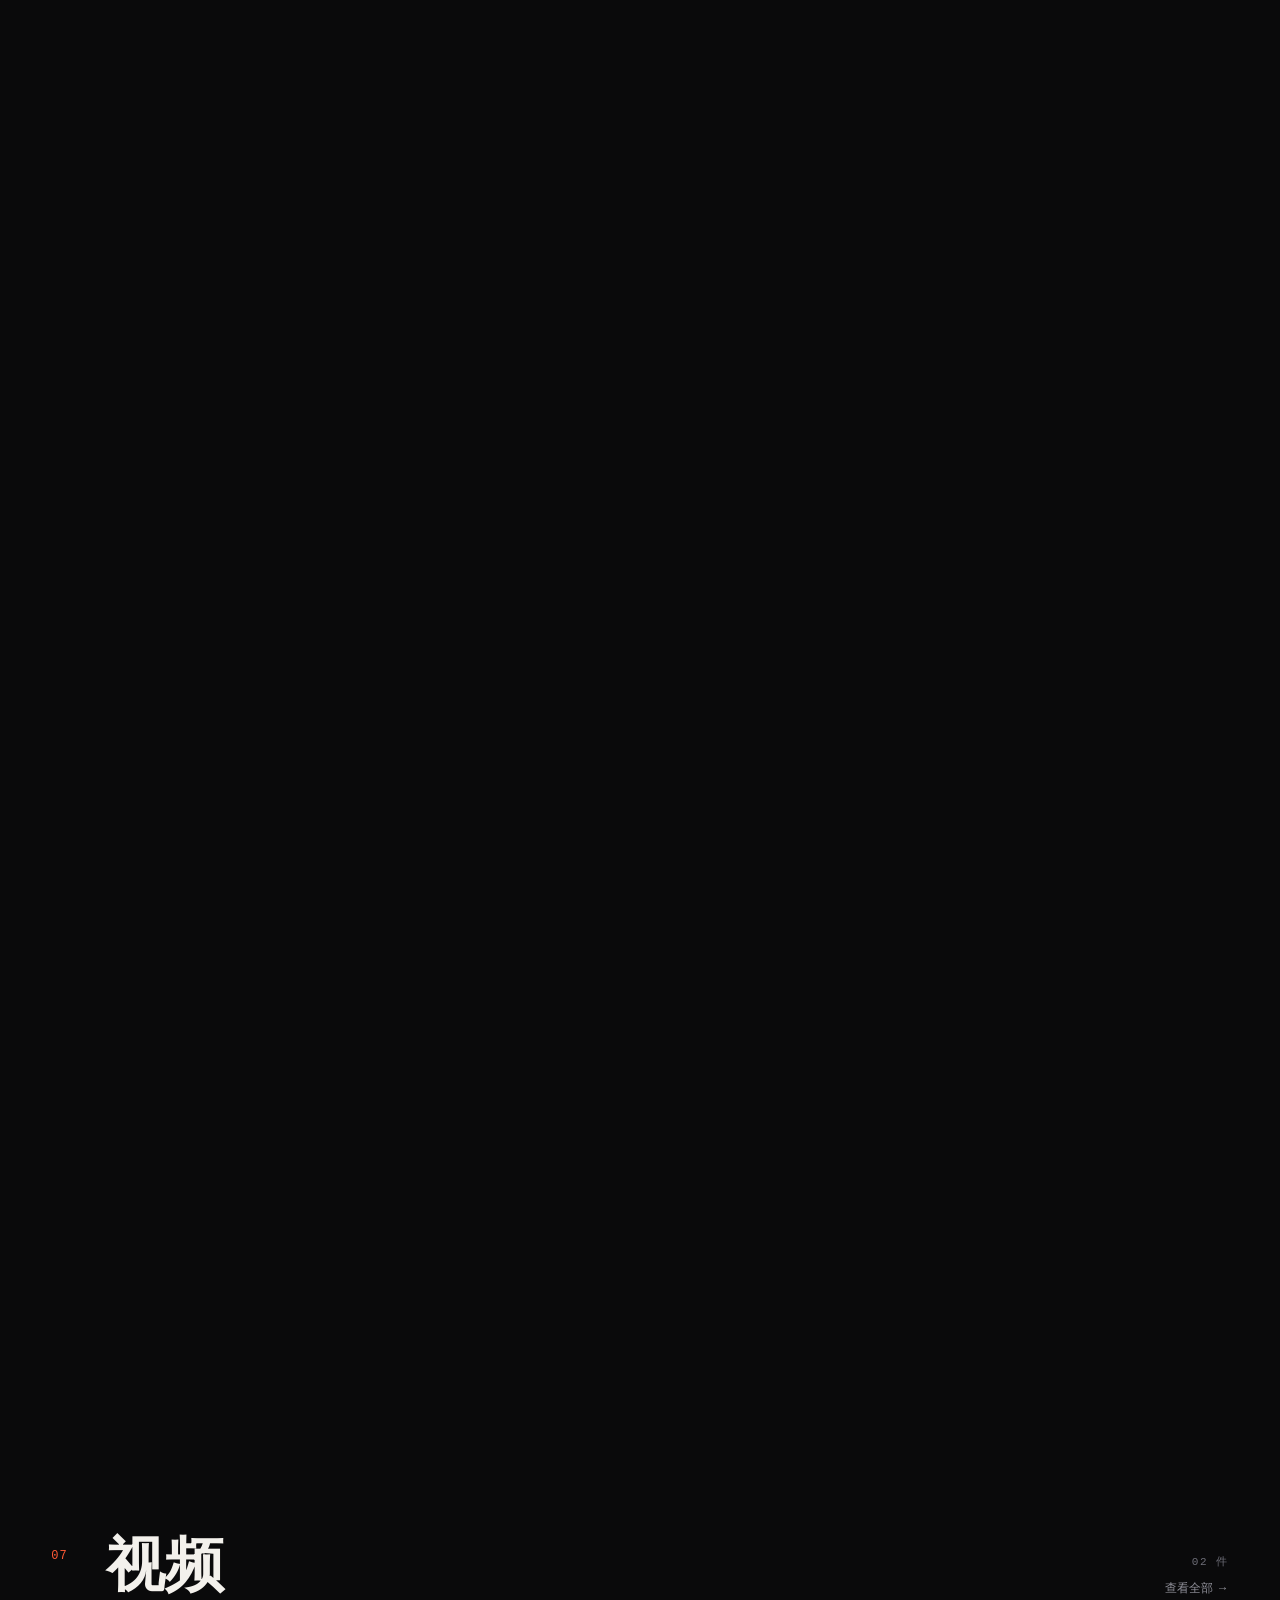
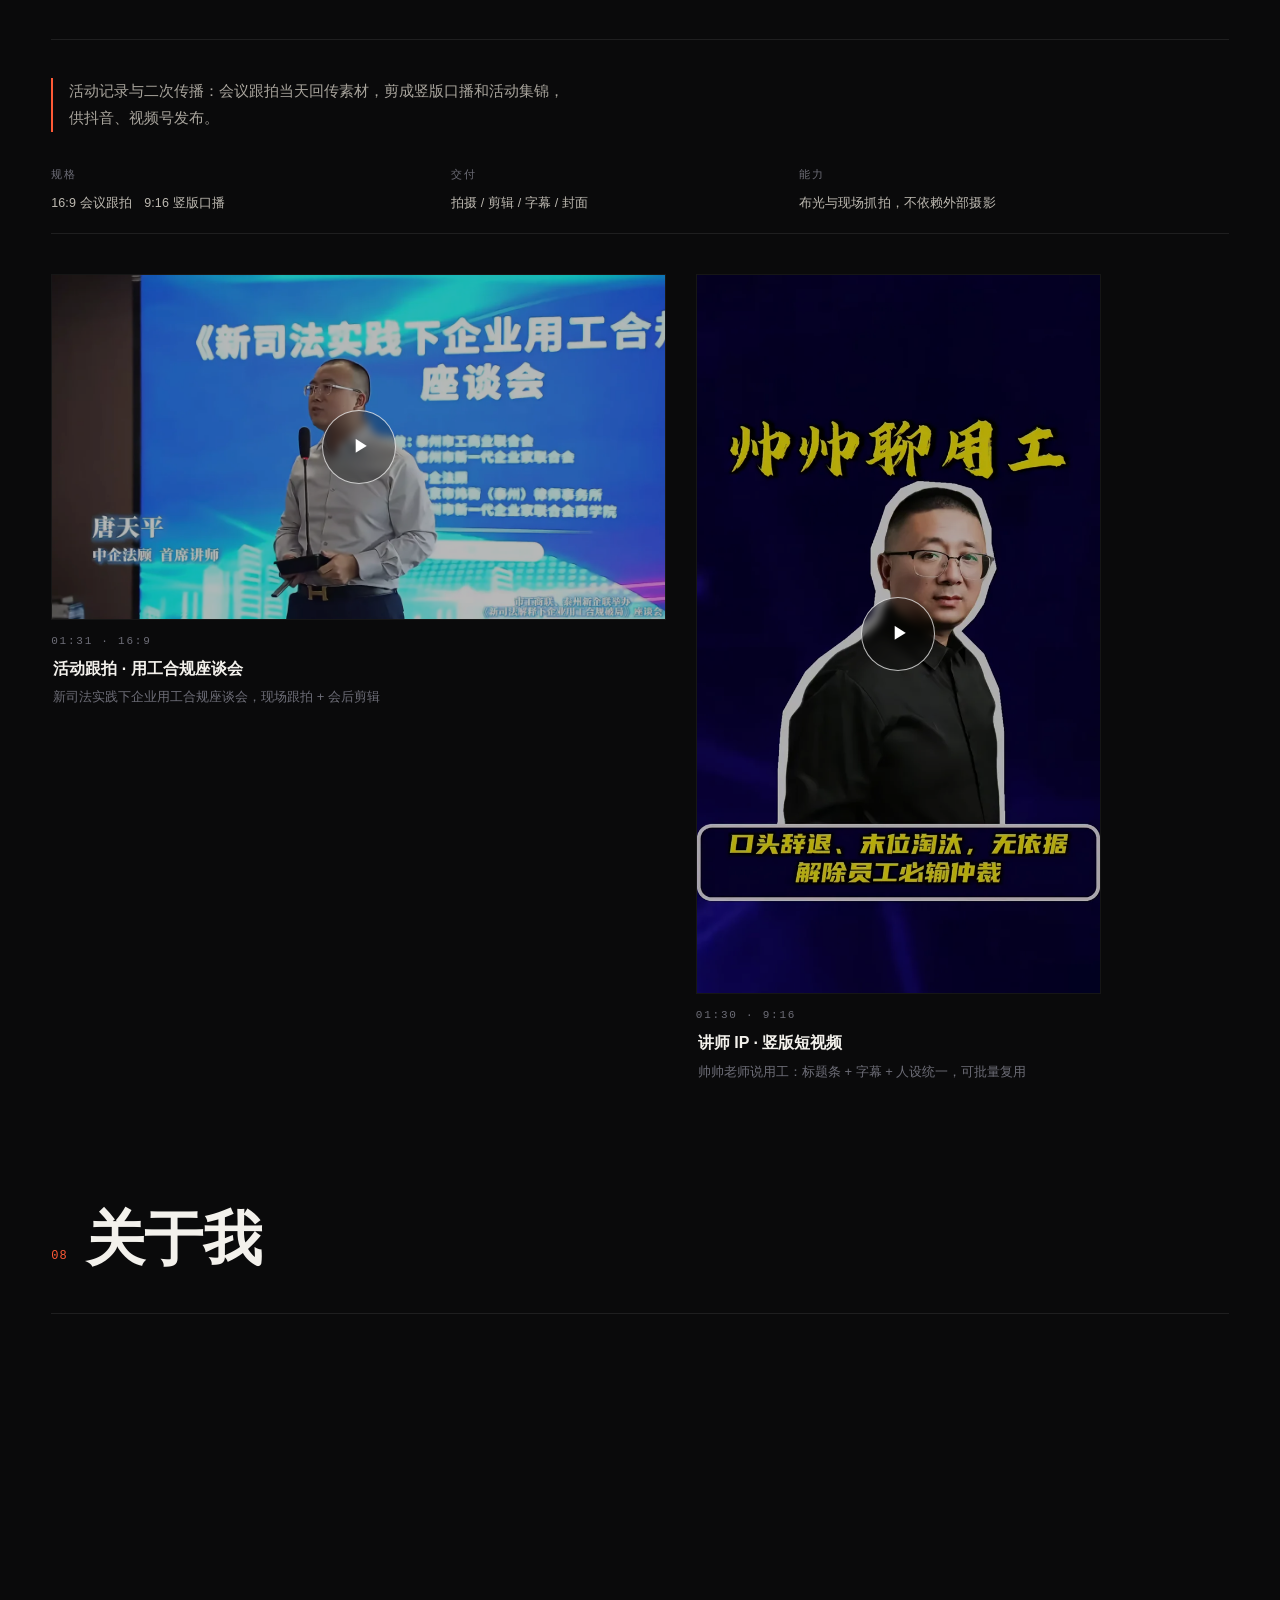
==== commit 35c89735: "Add portfolio site" ====
--- a/index.html
+++ b/index.html
@@ -15,7 +15,7 @@
 <meta property="og:image:height" content="630">
 <meta name="twitter:card" content="summary_large_image">
 <link rel="icon" href="data:image/svg+xml,%3Csvg xmlns='http://www.w3.org/2000/svg' viewBox='0 0 100 100'%3E%3Crect width='100' height='100' fill='%230a0a0b'/%3E%3Ctext x='50' y='68' font-size='54' text-anchor='middle' fill='%23f3f1ec' font-family='Arial'%3E%E6%9D%A8%3C/text%3E%3C/svg%3E">
-<link rel="stylesheet" href="styles.css?v=12">
+<link rel="stylesheet" href="styles.css?v=14">
 </head>
 <body>
 
@@ -47,9 +47,9 @@
   <section class="hero" id="top">
     <div class="hero-glow" aria-hidden="true"></div>
     <div class="hero-visual" aria-hidden="true">
-      <figure><img src="assets/thumb/vi-poker-1.webp" alt=""></figure>
-      <figure><img src="assets/thumb/zq-9.webp" alt=""></figure>
-      <figure><img src="assets/thumb/xp-4.webp" alt=""></figure>
+      <figure><img src="assets/thumb/vi-walkin.webp" alt=""></figure>
+      <figure><img src="assets/thumb/zq-6.webp" alt=""></figure>
+      <figure><img src="assets/thumb/xp-7.webp" alt=""></figure>
     </div>
     <div class="hero-inner">
       <p class="eyebrow"><span class="dot"></span>Visual Design · Brand &amp; E-commerce</p>
@@ -156,7 +156,7 @@
         <b>形象墙 / 展板 / 贴纸 / 名片 / 扑克牌</b>
       </div>
     </div>
-    <div class="feature-slot" data-feature></div>
+
     <div class="grid" data-grid></div>
   </section>
 
@@ -184,7 +184,7 @@
         <b>印刷打样 · 色彩校对 · 供应商对接</b>
       </div>
     </div>
-    <div class="feature-slot" data-feature></div>
+
     <div class="grid" data-grid></div>
   </section>
 
@@ -212,7 +212,7 @@
         <b>集团介绍 / 讲师 / 课程 / 报名</b>
       </div>
     </div>
-    <div class="feature-slot" data-feature></div>
+
     <div class="grid" data-grid></div>
   </section>
 
@@ -240,7 +240,7 @@
         <b>直播间 / 主图 / 详情页 / 朋友圈封面</b>
       </div>
     </div>
-    <div class="feature-slot" data-feature></div>
+
     <div class="grid" data-grid></div>
   </section>
 
@@ -268,7 +268,7 @@
         <b>节日海报 / 知识清单 / 客户案例</b>
       </div>
     </div>
-    <div class="feature-slot" data-feature></div>
+
     <div class="grid" data-grid></div>
   </section>
 
@@ -296,7 +296,7 @@
         <b>预热海报 → 邀请函 → 详情承接</b>
       </div>
     </div>
-    <div class="feature-slot" data-feature></div>
+
     <div class="grid" data-grid></div>
   </section>
 
@@ -392,6 +392,7 @@
         <span class="big-text" data-phone>178 1660 0108</span>
       </a>
     </div>
+    <a class="btn resume-btn" href="resume.html">查看 / 下载简历 <span aria-hidden="true">↗</span></a>
   </section>
 
 </main>
@@ -414,7 +415,7 @@
   <p class="lb-desc" id="lbDesc"></p>
 </div>
 
-<script src="data.js?v=12"></script>
-<script src="app.js?v=12"></script>
+<script src="data.js?v=14"></script>
+<script src="app.js?v=14"></script>
 </body>
 </html>
--- a/styles.css
+++ b/styles.css
@@ -447,6 +447,7 @@
 .big-text::after{content:"↗";font-size:.8em;color:var(--dim);transition:transform .3s,color .3s}
 .big-link:hover .big-text::after{transform:translate(3px,-3px);color:var(--accent)}
 
+.resume-btn{margin-top:clamp(26px,3.4vw,40px)}
 /* ---------------- footer ---------------- */
 .site-foot{
   max-width:var(--maxw);margin:0 auto;padding:26px var(--pad) 40px;
@@ -614,6 +615,52 @@
   .hero{min-height:100vh}
 }
 
+.resume-img{
+  width:100%;max-width:860px;height:auto;display:block;margin:0 auto 48px;
+  border:1px solid var(--line);background:#fff;
+}
+@media print{
+  .resume-img{max-width:none;width:100%;border:0;margin:0}
+}
+
+/* ---------------- resume (vector) ---------------- */
+.cvbody{background:#e9e6e0;color:#141312}
+.cv-wrap{max-width:920px;margin:0 auto;padding:74px var(--pad) 60px}
+.cv{background:#fff;color:#141312;padding:clamp(26px,4vw,54px) clamp(24px,4vw,50px);box-shadow:0 10px 40px rgba(0,0,0,.10)}
+.cv-head{display:flex;align-items:flex-start;gap:24px;padding-bottom:18px;border-bottom:2px solid #141312}
+.cv-head-main{flex:1;min-width:0}
+.cv-head h1{margin:0 0 8px;font-size:clamp(28px,4vw,38px);font-weight:800;letter-spacing:.02em;line-height:1.1}
+.cv-meta{margin:0 0 6px;font-size:13.5px;color:#3a3733}
+.cv-target{margin:0;font-size:13.5px;color:#141312;font-weight:600}
+.cv-photo{width:96px;height:auto;flex:none;border:1px solid #ddd;object-fit:cover}
+.cv-sec{margin-top:22px}
+.cv-sec h2{
+  margin:0 0 10px;padding:5px 10px;background:#ececec;color:#141312;
+  font-size:14px;font-weight:700;letter-spacing:.08em;
+}
+.cv-list{margin:0;padding-left:20px;font-size:13px;line-height:1.85;color:#26231f}
+.cv-list li{margin-bottom:5px}
+.cv-list li b{color:#141312}
+.cv-list.plain{list-style:none;padding-left:0}
+.cv-note{margin:6px 0 0;font-size:12.5px;line-height:1.8;color:#3a3733}
+.cv-job{margin-bottom:14px}
+.cv-job-head{display:flex;align-items:baseline;flex-wrap:wrap;gap:8px 12px;margin-bottom:6px;font-size:13px}
+.cv-co{font-weight:700;color:#141312}
+.cv-role{color:#3a3733}
+.cv-date{margin-left:auto;color:#6b6761;font-size:12.5px}
+.cv-skill{margin:0;font-size:12.5px;line-height:1.9;color:#26231f}
+.cv-foot{margin-top:24px;padding-top:12px;border-top:1px solid #ddd;font-size:12px;color:#6b6761}
+
+@media print{
+  @page{size:A4;margin:13mm 14mm}
+  html,body{background:#fff!important}
+  .cv-wrap{padding:0;max-width:none}
+  .cv{box-shadow:none;padding:0}
+  .cv-sec{break-inside:avoid}
+  .cv-job{break-inside:avoid}
+  .cv-foot{display:none}
+}
+
 /* ---------------- responsive ---------------- */
 @media (max-width:1100px){
   .grid{columns:3}
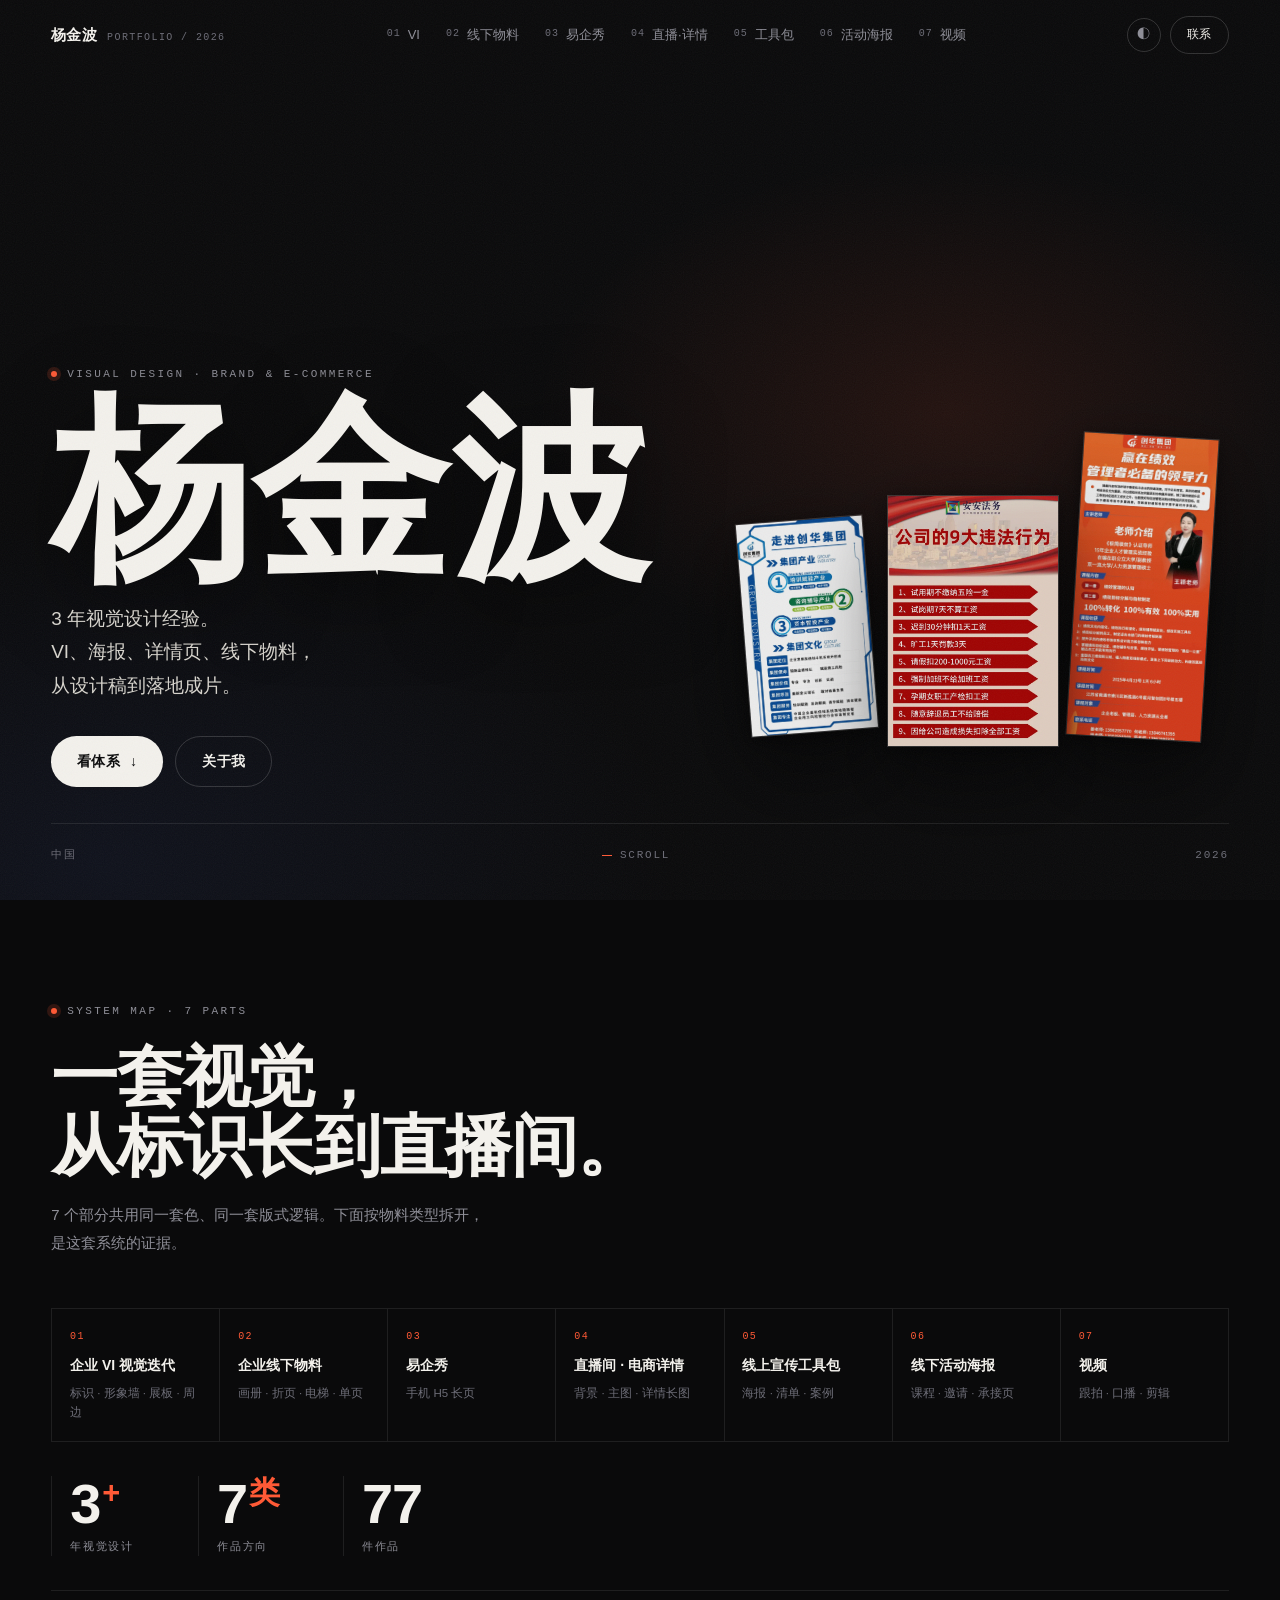
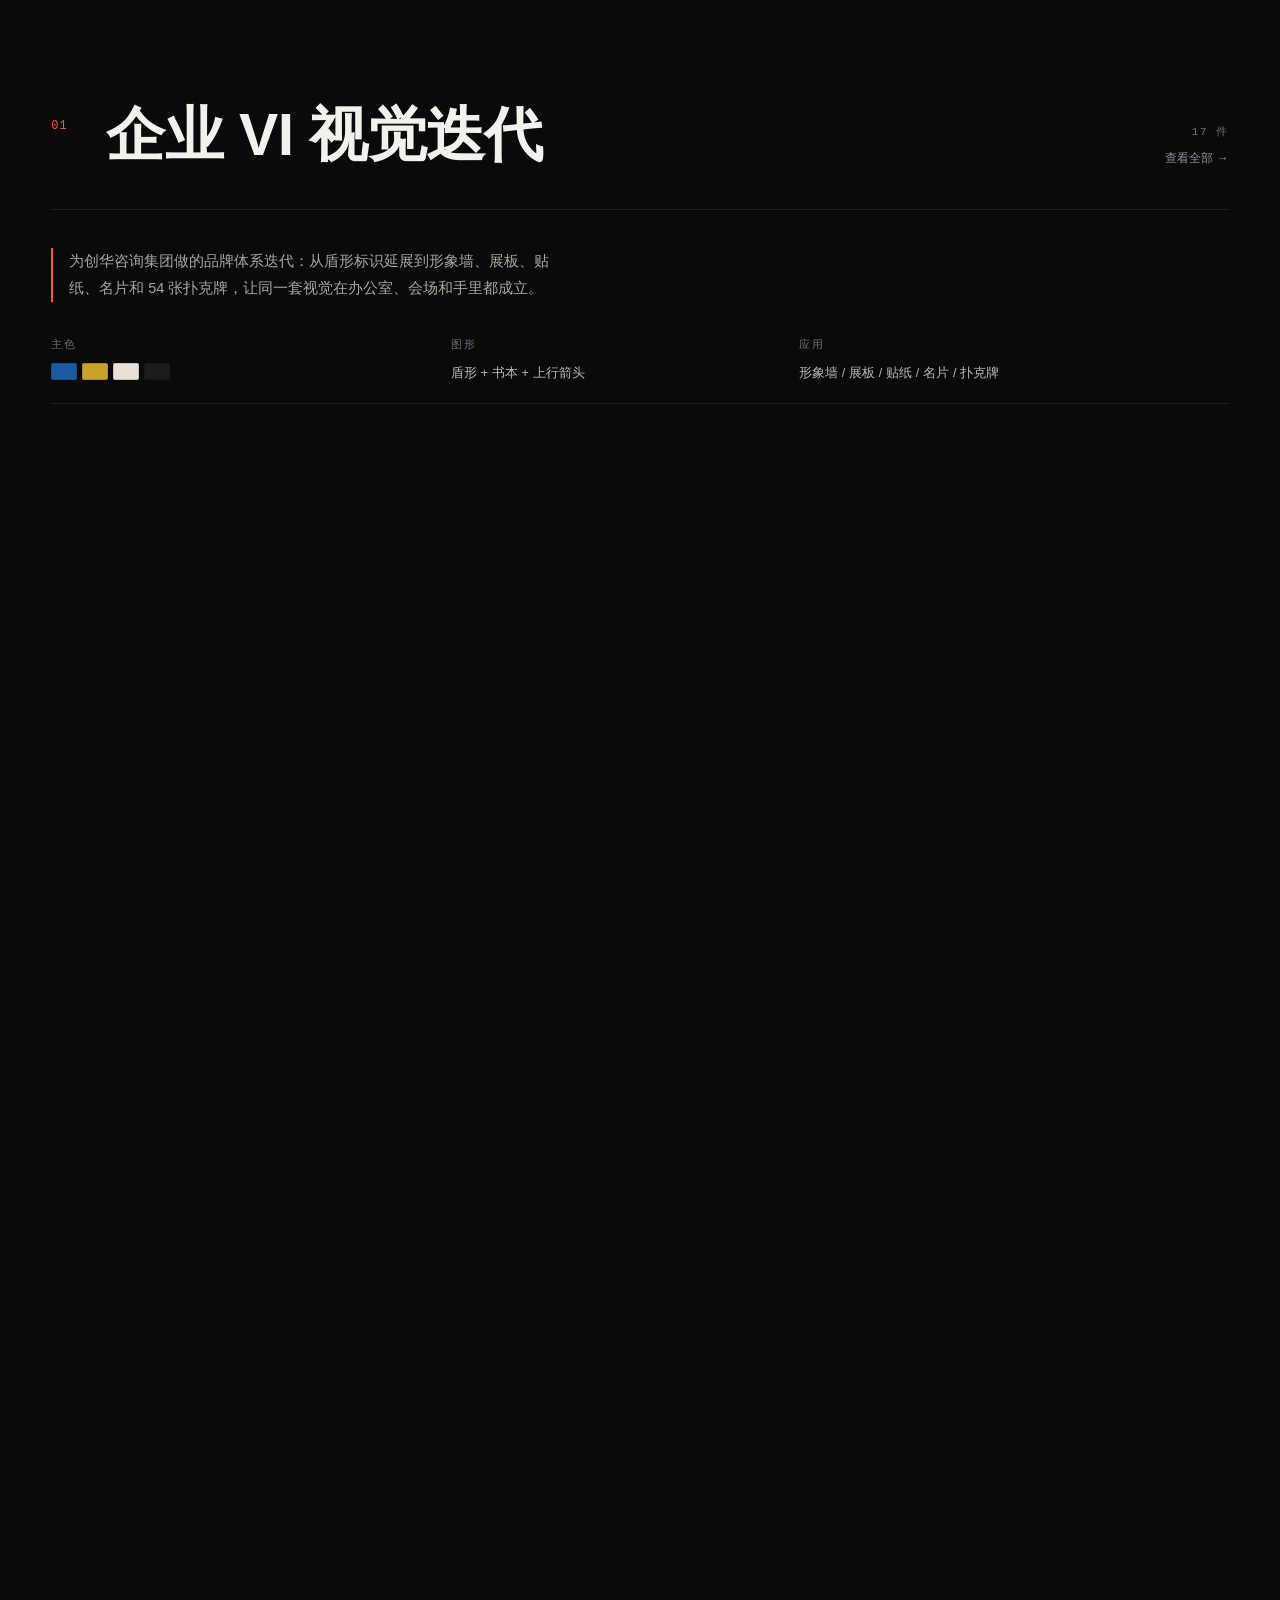
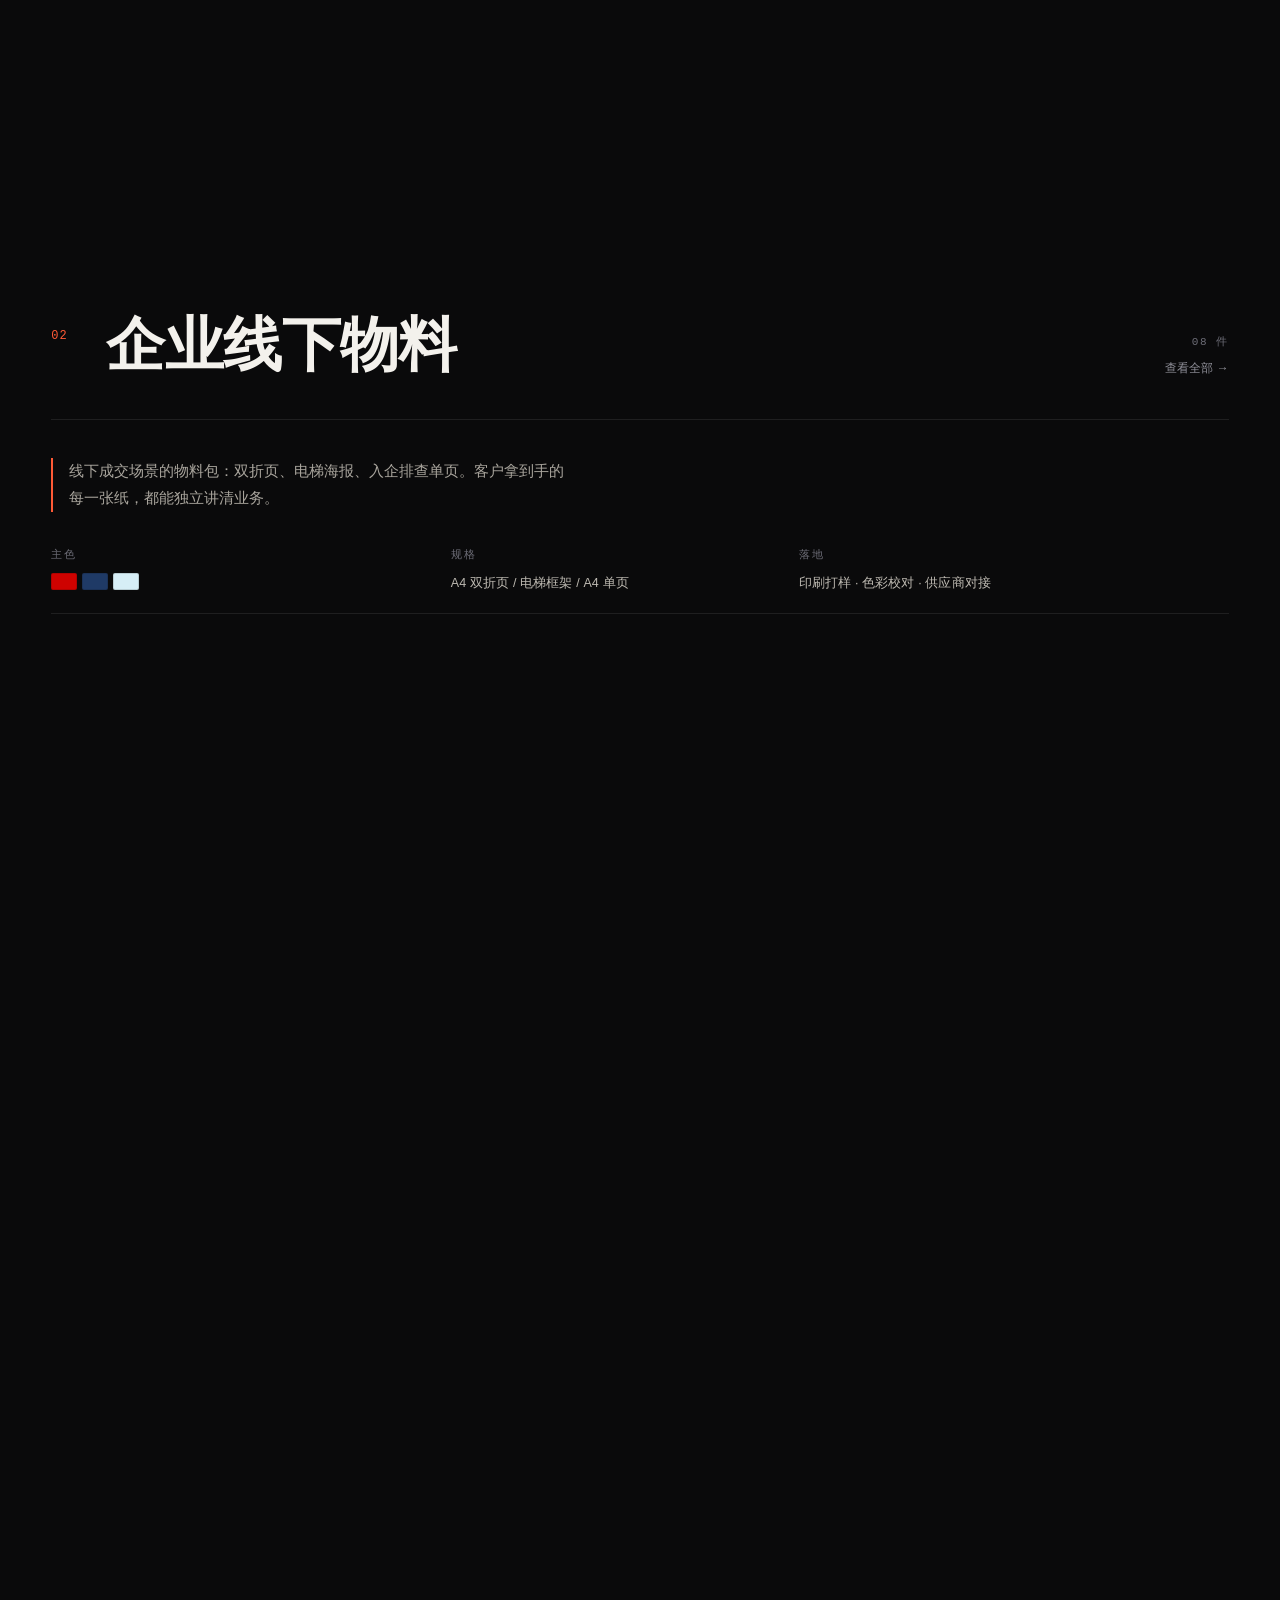
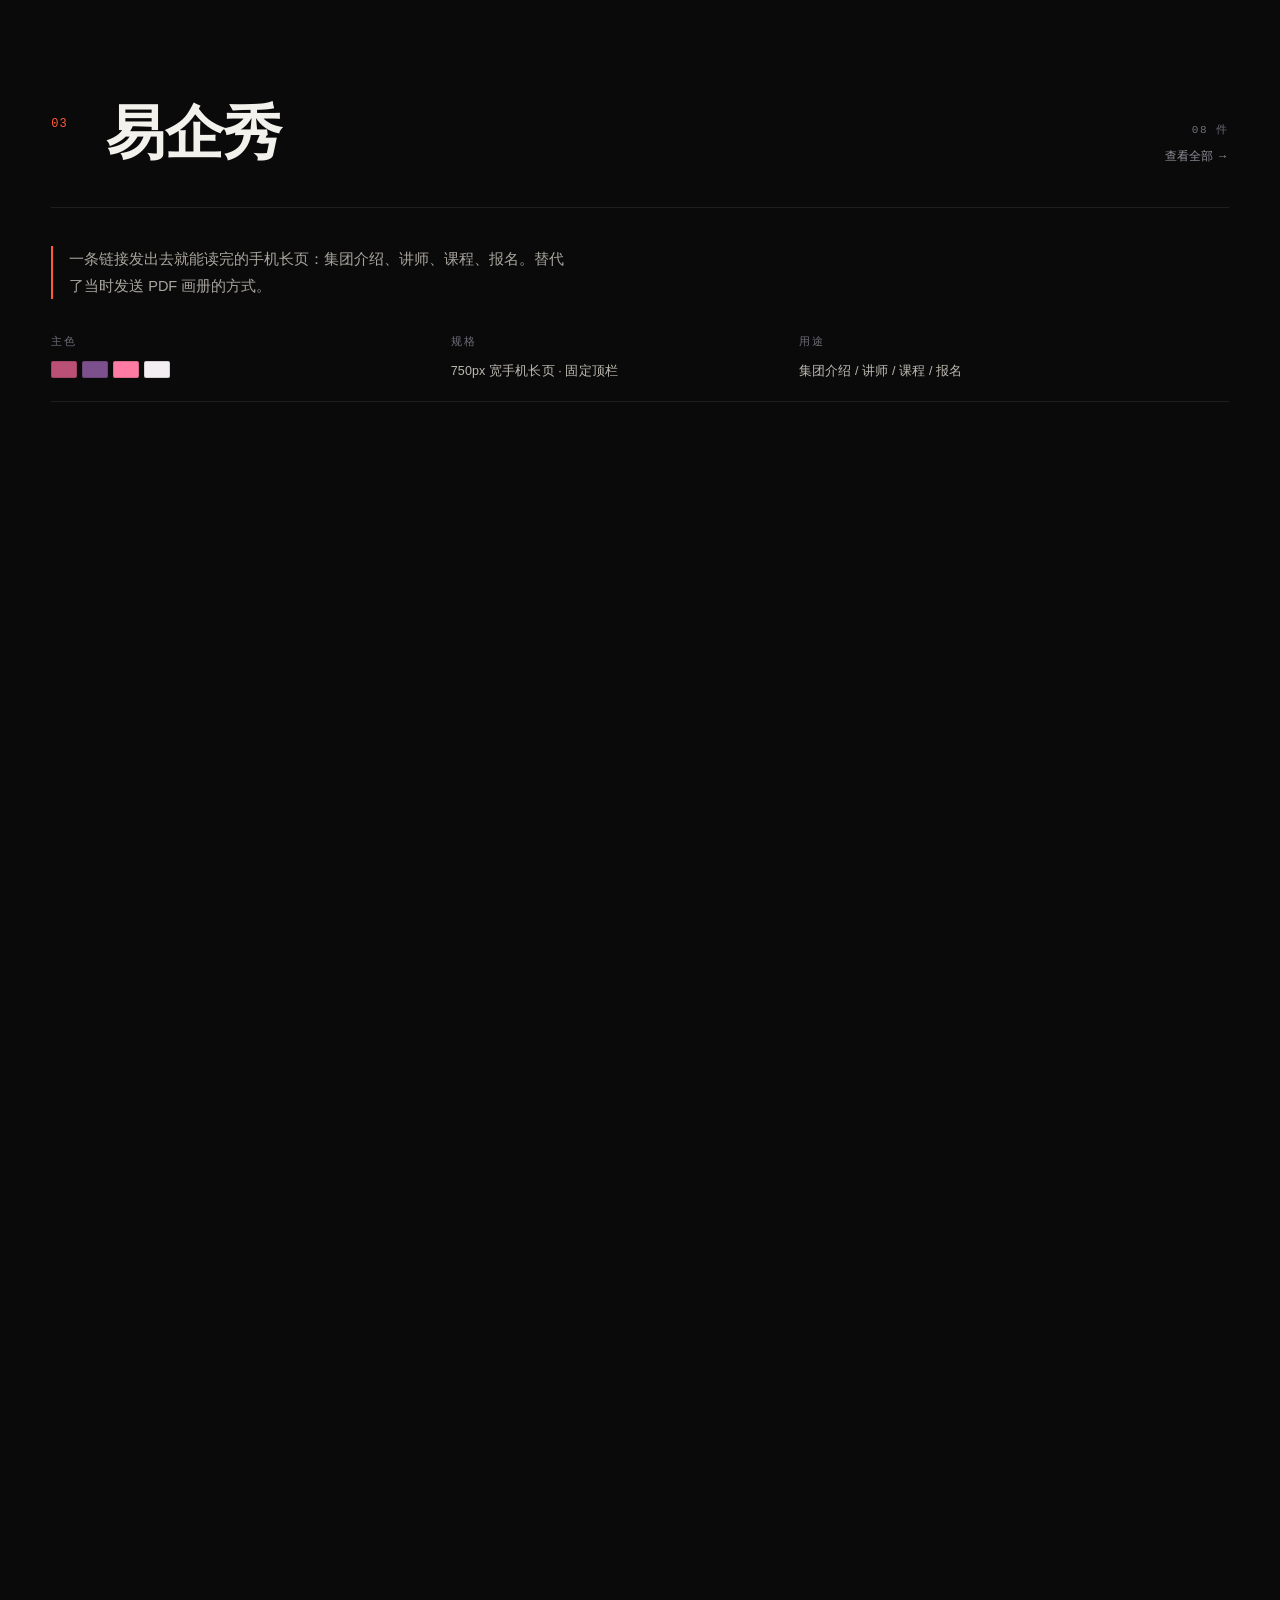
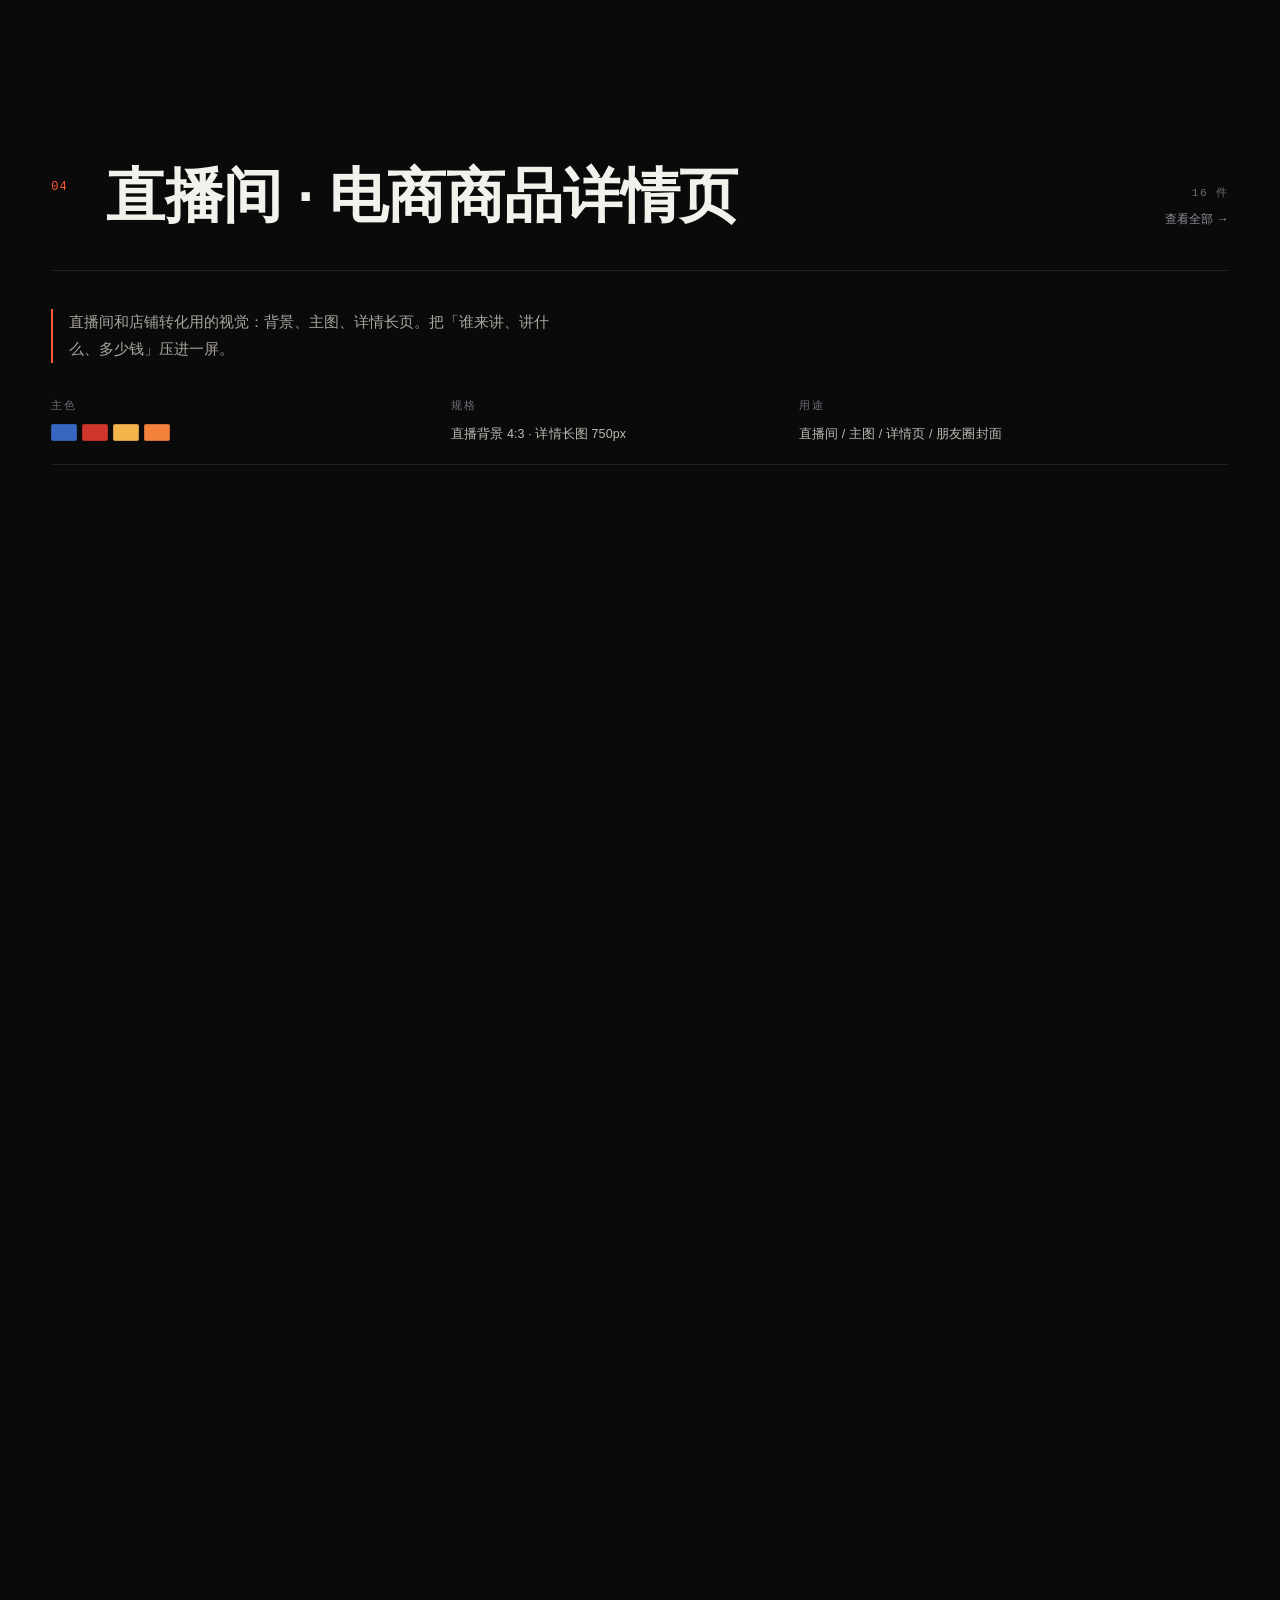
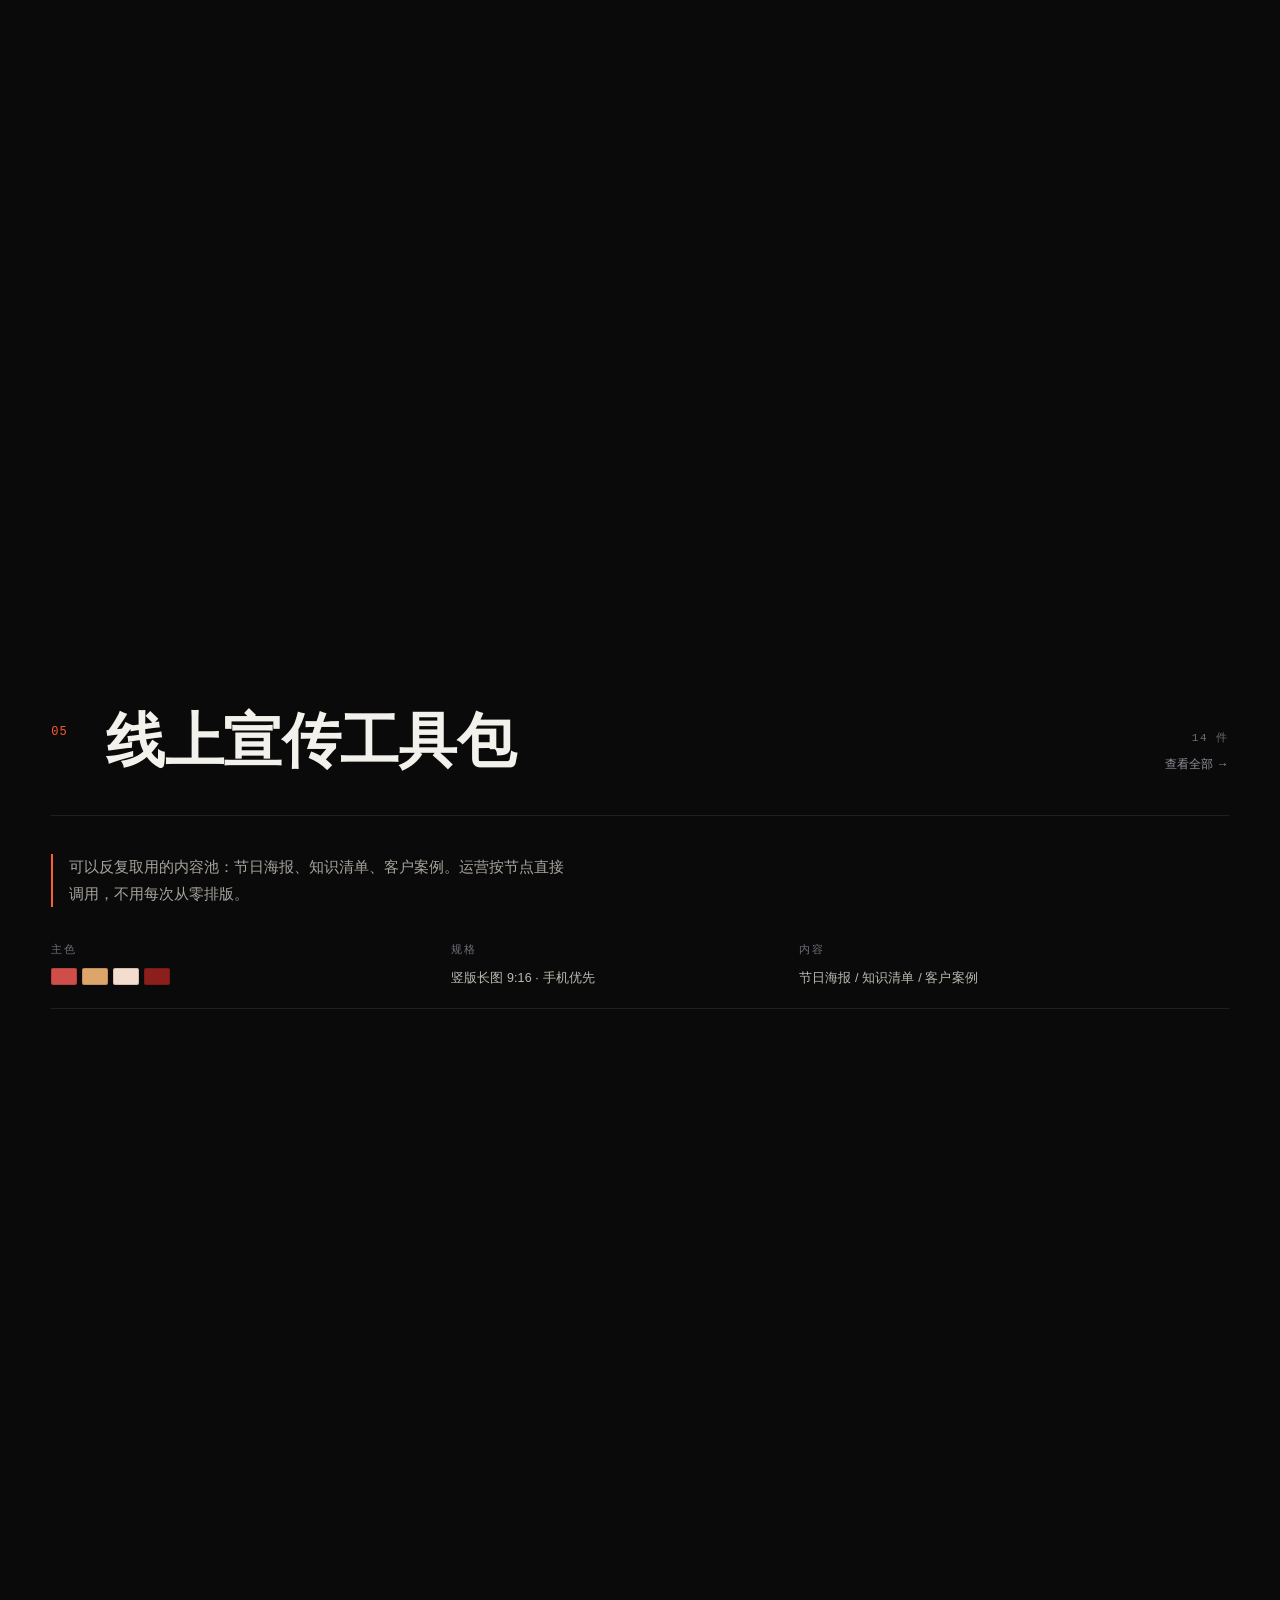
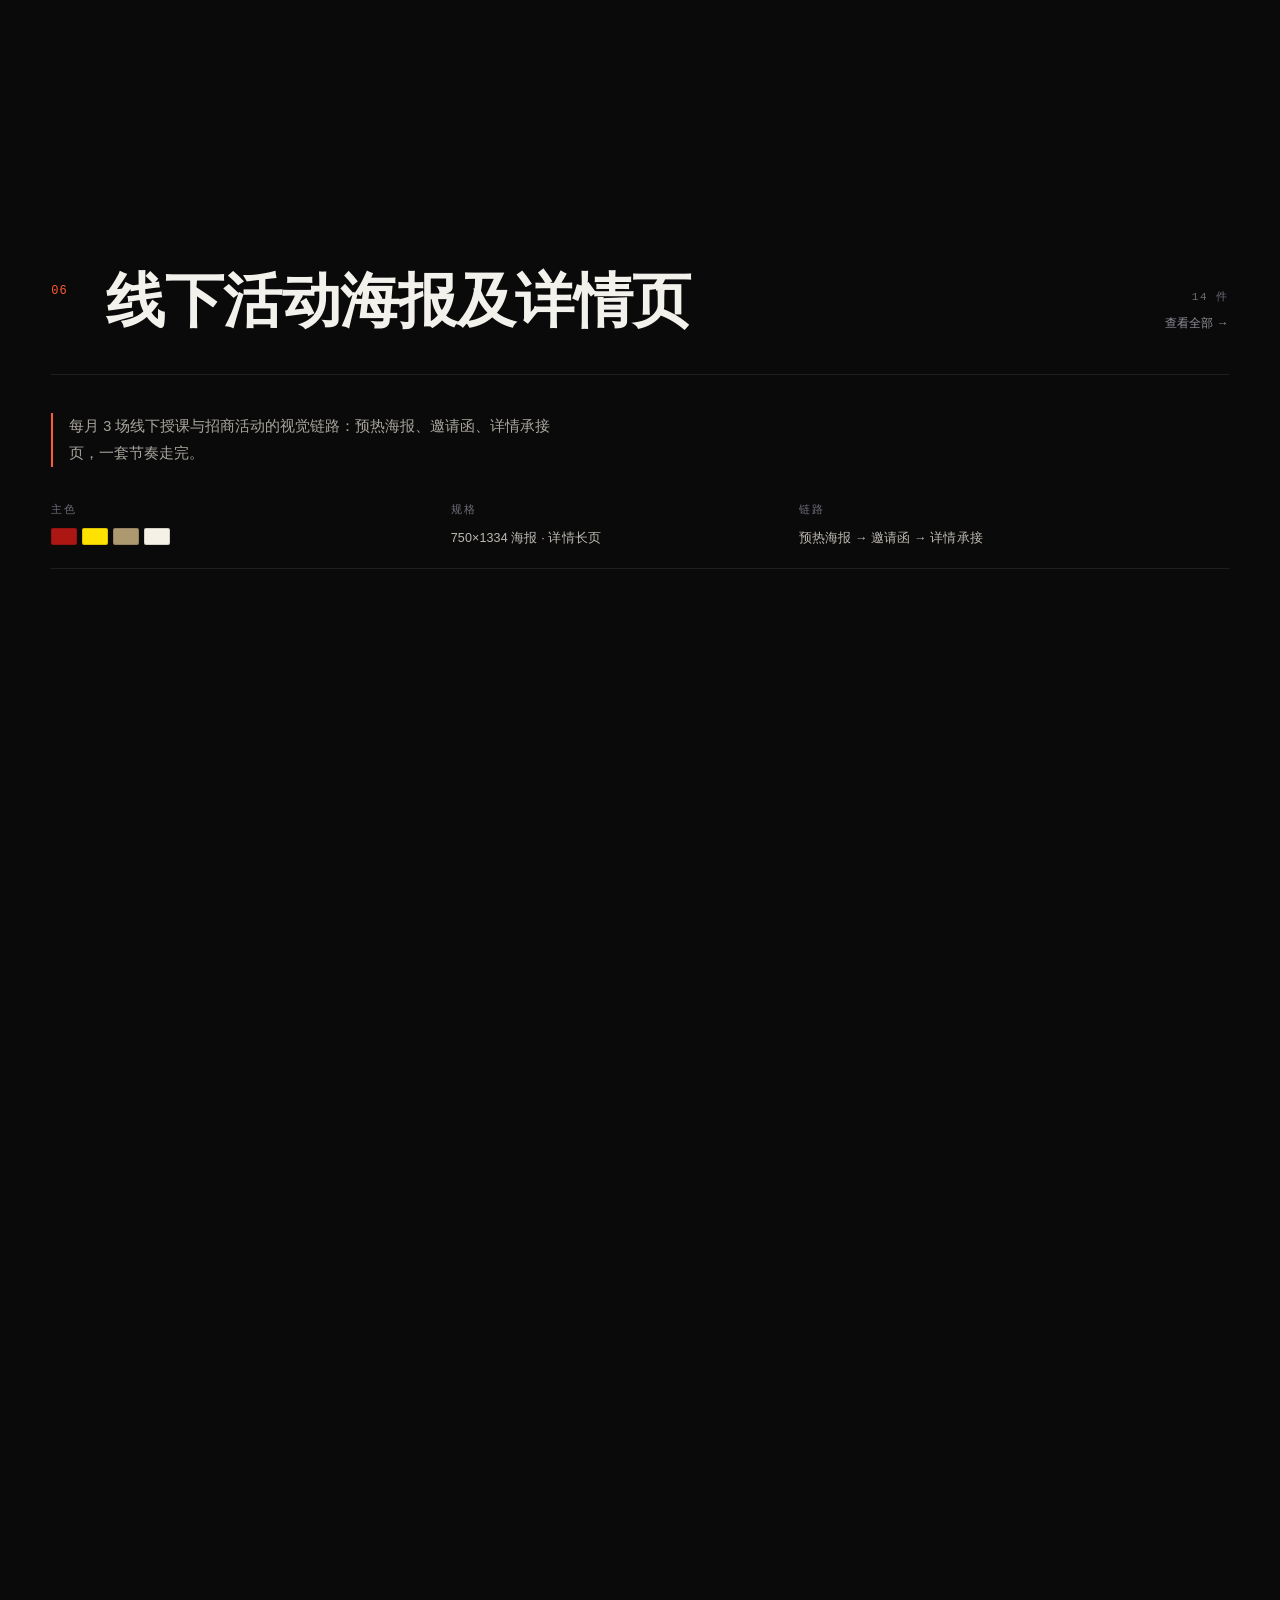
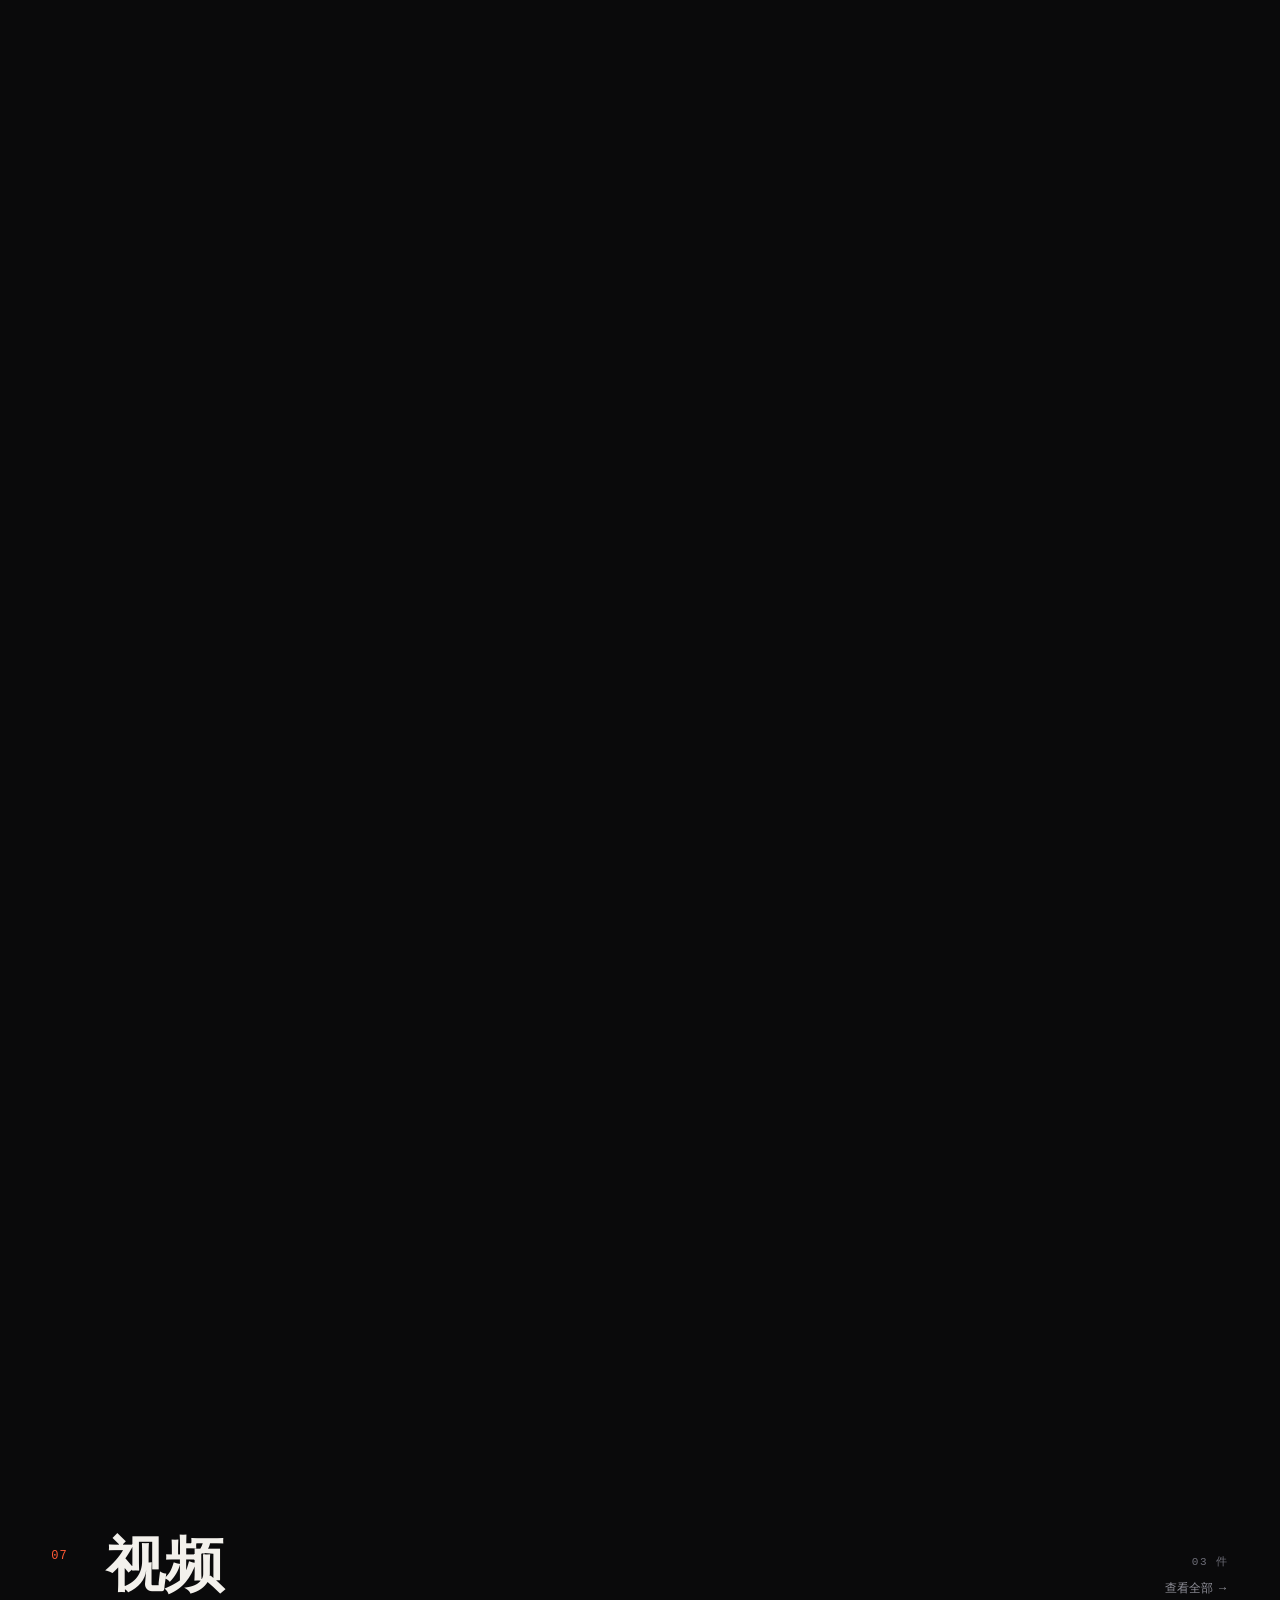
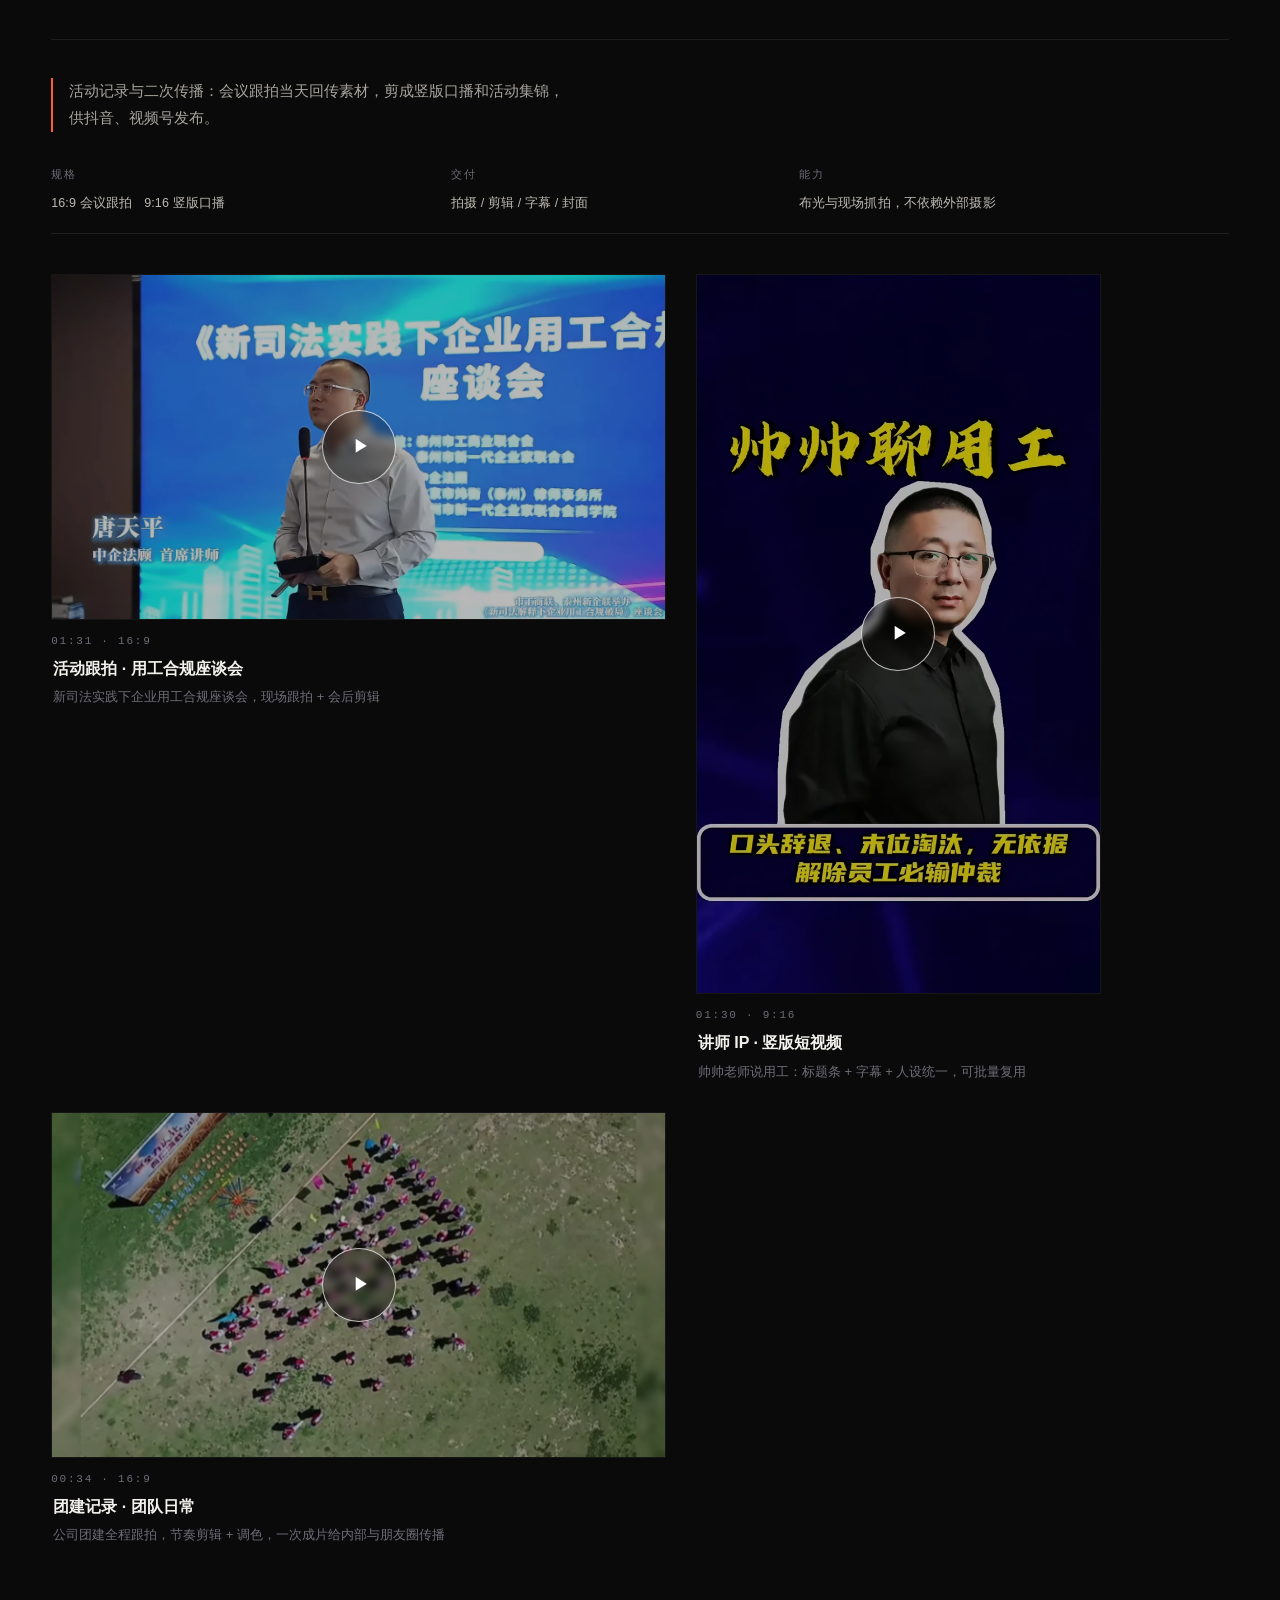
==== commit 4862eefc: "Add portfolio site" ====
--- a/index.html
+++ b/index.html
@@ -1,4 +1,4 @@
-﻿<!doctype html>
+<!doctype html>
 <html lang="zh-CN">
 <head>
 <meta charset="utf-8">
@@ -15,7 +15,7 @@
 <meta property="og:image:height" content="630">
 <meta name="twitter:card" content="summary_large_image">
 <link rel="icon" href="data:image/svg+xml,%3Csvg xmlns='http://www.w3.org/2000/svg' viewBox='0 0 100 100'%3E%3Crect width='100' height='100' fill='%230a0a0b'/%3E%3Ctext x='50' y='68' font-size='54' text-anchor='middle' fill='%23f3f1ec' font-family='Arial'%3E%E6%9D%A8%3C/text%3E%3C/svg%3E">
-<link rel="stylesheet" href="styles.css?v=14">
+<link rel="stylesheet" href="styles.css?v=15">
 </head>
 <body>
 
@@ -325,6 +325,19 @@
       </div>
     </div>
     <div class="video-grid" data-video-grid></div>
+
+    <a class="deck-card" href="deck/index.html" target="_blank" rel="noopener">
+      <div class="deck-cover">
+        <img src="assets/deck-cover.webp" alt="企业用工风险管控 · 网页 PPT 封面" loading="lazy" decoding="async">
+        <span class="deck-open">进入演示 <i aria-hidden="true">↗</i></span>
+      </div>
+      <div class="deck-info">
+        <span class="mono">网页 PPT · 57 页 · 2024.09</span>
+        <h3>中企法顾《企业用工风险管控》学习总结与汇报</h3>
+        <p>横向翻页的网页版汇报稿，纯 HTML 搭建、无插件：键盘 ← → 或滚轮翻页，总览键看全篇，手机横屏可看。点击另开一页进入演示。</p>
+        <span class="deck-cta">打开网页 PPT <i aria-hidden="true">↗</i></span>
+      </div>
+    </a>
   </section>
 
   <section class="about" id="about">
@@ -415,7 +428,7 @@
   <p class="lb-desc" id="lbDesc"></p>
 </div>
 
-<script src="data.js?v=14"></script>
-<script src="app.js?v=14"></script>
+<script src="data.js?v=15"></script>
+<script src="app.js?v=15"></script>
 </body>
 </html>
--- a/styles.css
+++ b/styles.css
@@ -399,6 +399,36 @@
 .vcard-info h3{margin:0 0 4px;font-size:16px;font-weight:600}
 .vcard-info p{margin:0;font-size:13px;color:var(--dim)}
 .vcard .mono{padding-top:12px;display:block}
+
+/* deck (embedded web PPT) */
+.deck-card{
+  display:grid;grid-template-columns:minmax(0,1.12fr) minmax(0,1fr);
+  gap:clamp(18px,2.8vw,40px);align-items:center;
+  margin-top:clamp(30px,4.5vw,56px);padding:clamp(12px,1.4vw,18px);
+  border:1px solid var(--line);background:var(--bg-2);border-radius:2px;
+  transition:border-color .4s,background .4s;
+}
+.deck-card:hover{border-color:var(--line-2)}
+.deck-cover{position:relative;overflow:hidden;border:1px solid var(--line);background:#0b2a5b;line-height:0}
+.deck-cover img{width:100%;height:auto;display:block;transition:transform .9s cubic-bezier(.22,1,.36,1)}
+.deck-card:hover .deck-cover img{transform:scale(1.035)}
+.deck-open{
+  position:absolute;left:12px;bottom:12px;display:inline-flex;align-items:center;gap:6px;
+  padding:7px 14px;border-radius:100px;background:rgba(8,10,16,.6);color:#fff;
+  font-size:12px;letter-spacing:.04em;line-height:1;backdrop-filter:blur(6px);
+}
+.deck-info{display:flex;flex-direction:column;gap:10px;padding:clamp(4px,1vw,12px) clamp(2px,1vw,10px) clamp(4px,1vw,12px) 0}
+.deck-info h3{margin:0;font-size:clamp(17px,1.85vw,23px);line-height:1.4;font-weight:600;letter-spacing:.01em}
+.deck-info p{margin:0;font-size:13.5px;line-height:1.8;color:var(--dim)}
+.deck-cta{
+  display:inline-flex;align-items:center;gap:8px;align-self:flex-start;
+  margin-top:8px;padding:10px 20px;border:1px solid var(--line-2);border-radius:100px;
+  font-size:13px;font-weight:500;color:var(--fg);
+  transition:background .3s,color .3s,border-color .3s;
+}
+.deck-cta i{font-style:normal;transition:transform .3s}
+.deck-card:hover .deck-cta{background:var(--fg);color:var(--bg);border-color:var(--fg)}
+.deck-card:hover .deck-cta i{transform:translate(2px,-2px)}
 
 /* ---------------- about ---------------- */
 .about{max-width:var(--maxw);margin:0 auto;padding:clamp(70px,10vw,140px) var(--pad) 0}
@@ -703,6 +733,10 @@
   .site-foot{flex-direction:column;align-items:flex-start;gap:6px}
   .lb-nav{display:none}
   .lb-stage{align-items:flex-start;padding:10px}
+  .deck-card{grid-template-columns:1fr;gap:14px;padding:12px}
+  .deck-info{padding:2px 4px 8px}
+  .deck-info p{font-size:13px}
+  .deck-cta{align-self:stretch;justify-content:center}
 }
 @media (max-width:420px){
   .grid,#ct .grid,#vi .grid{columns:1}
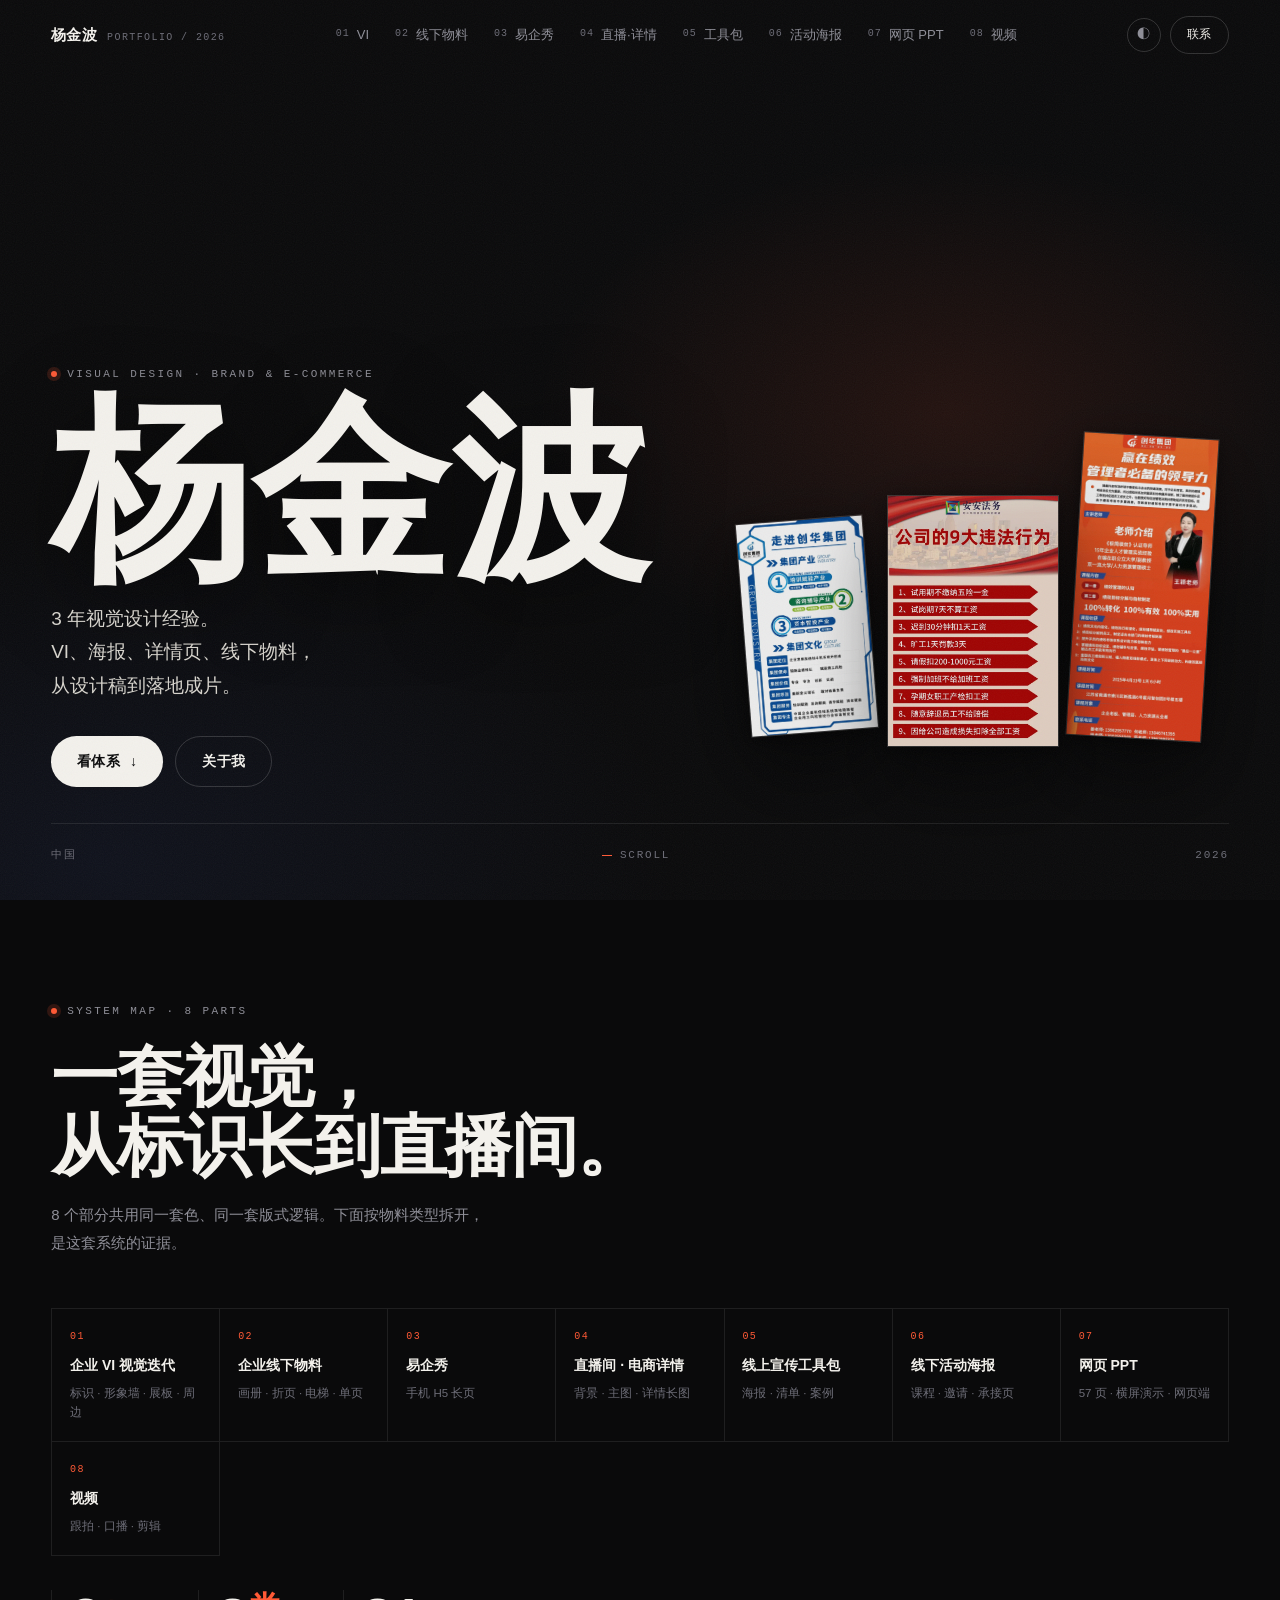
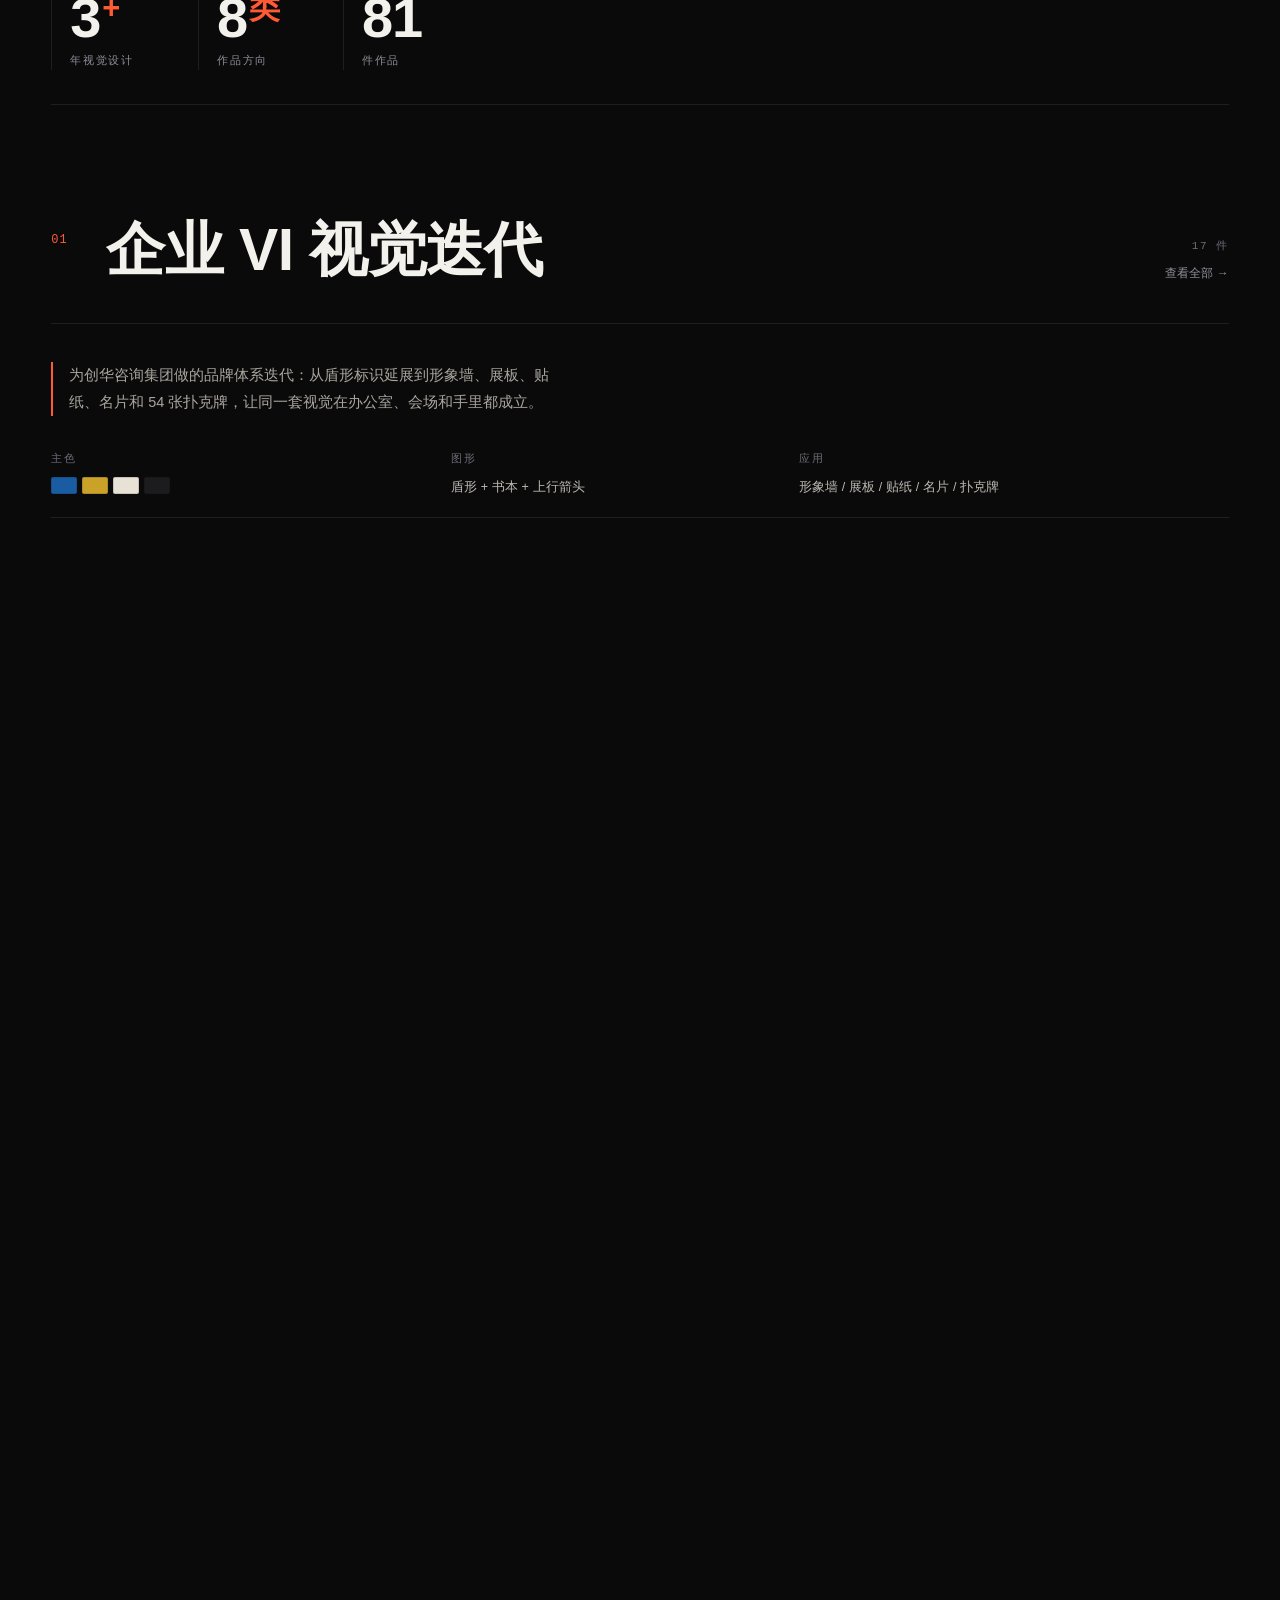
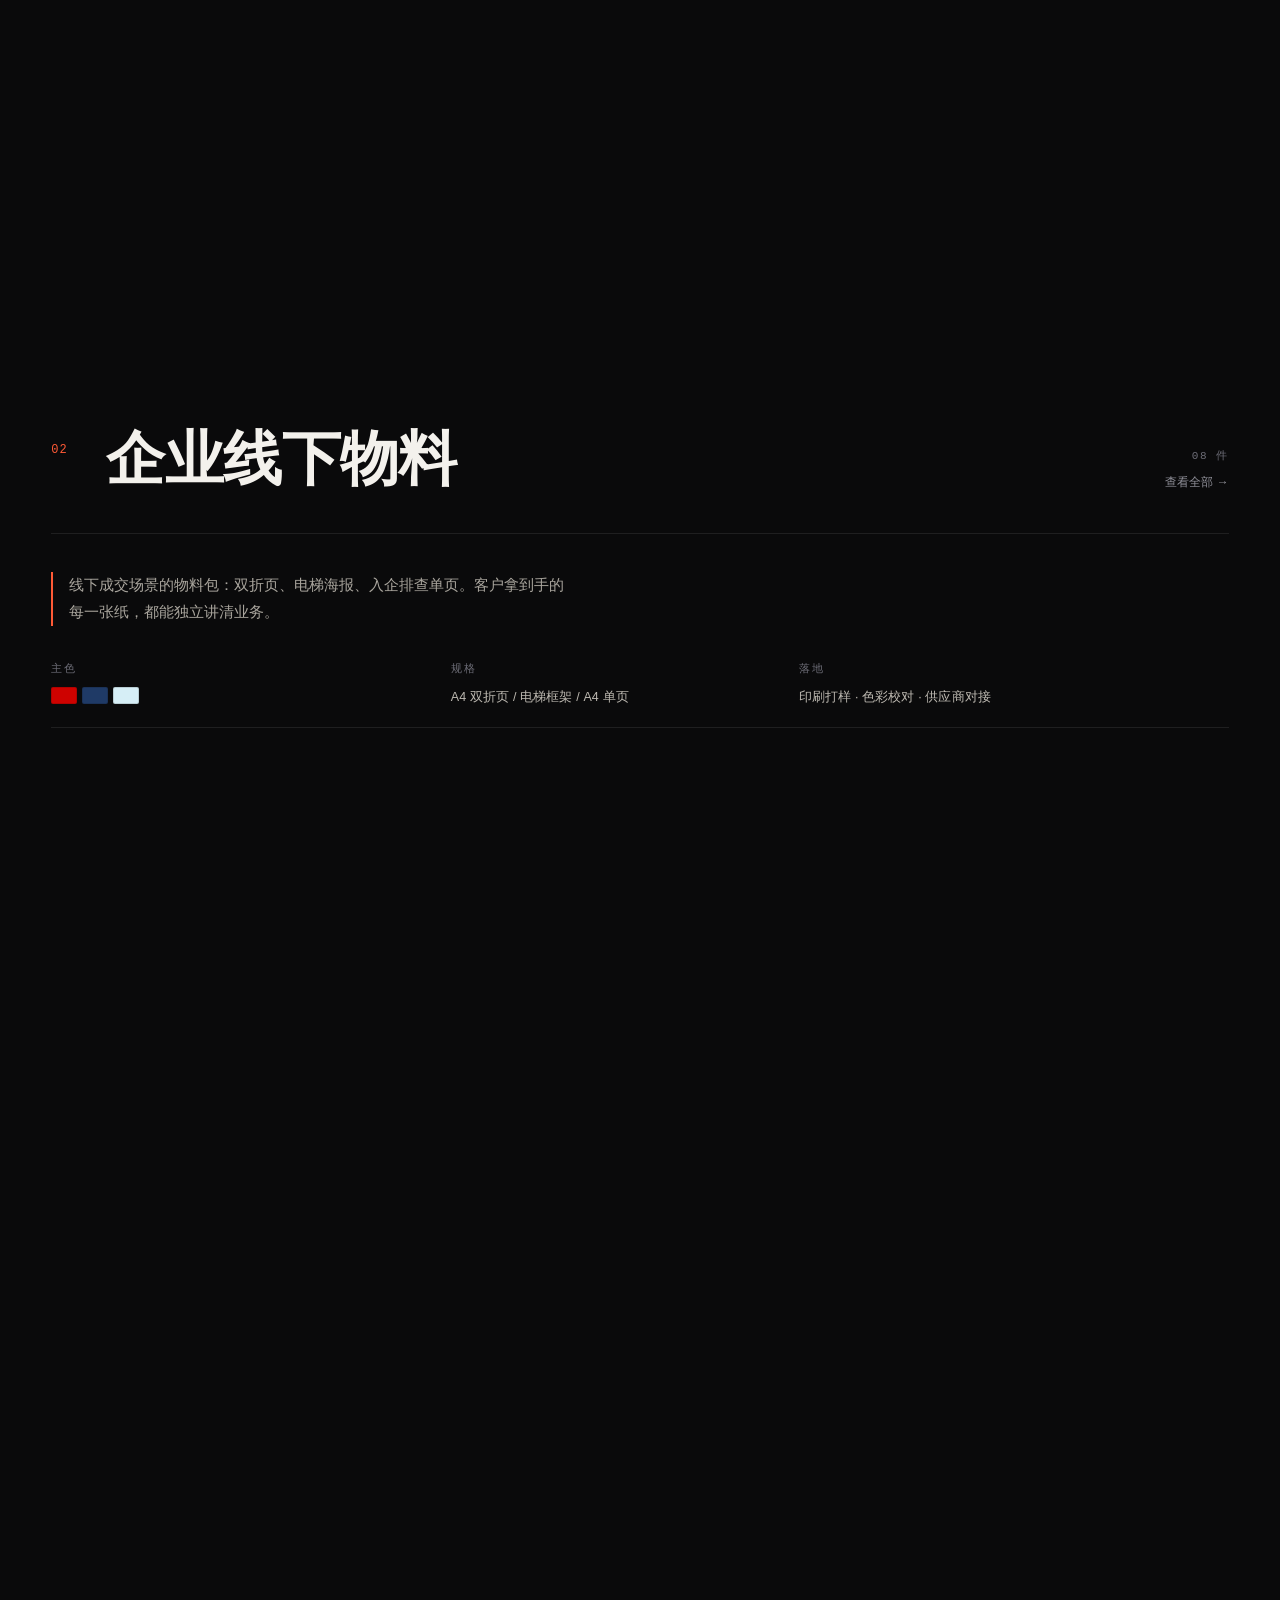
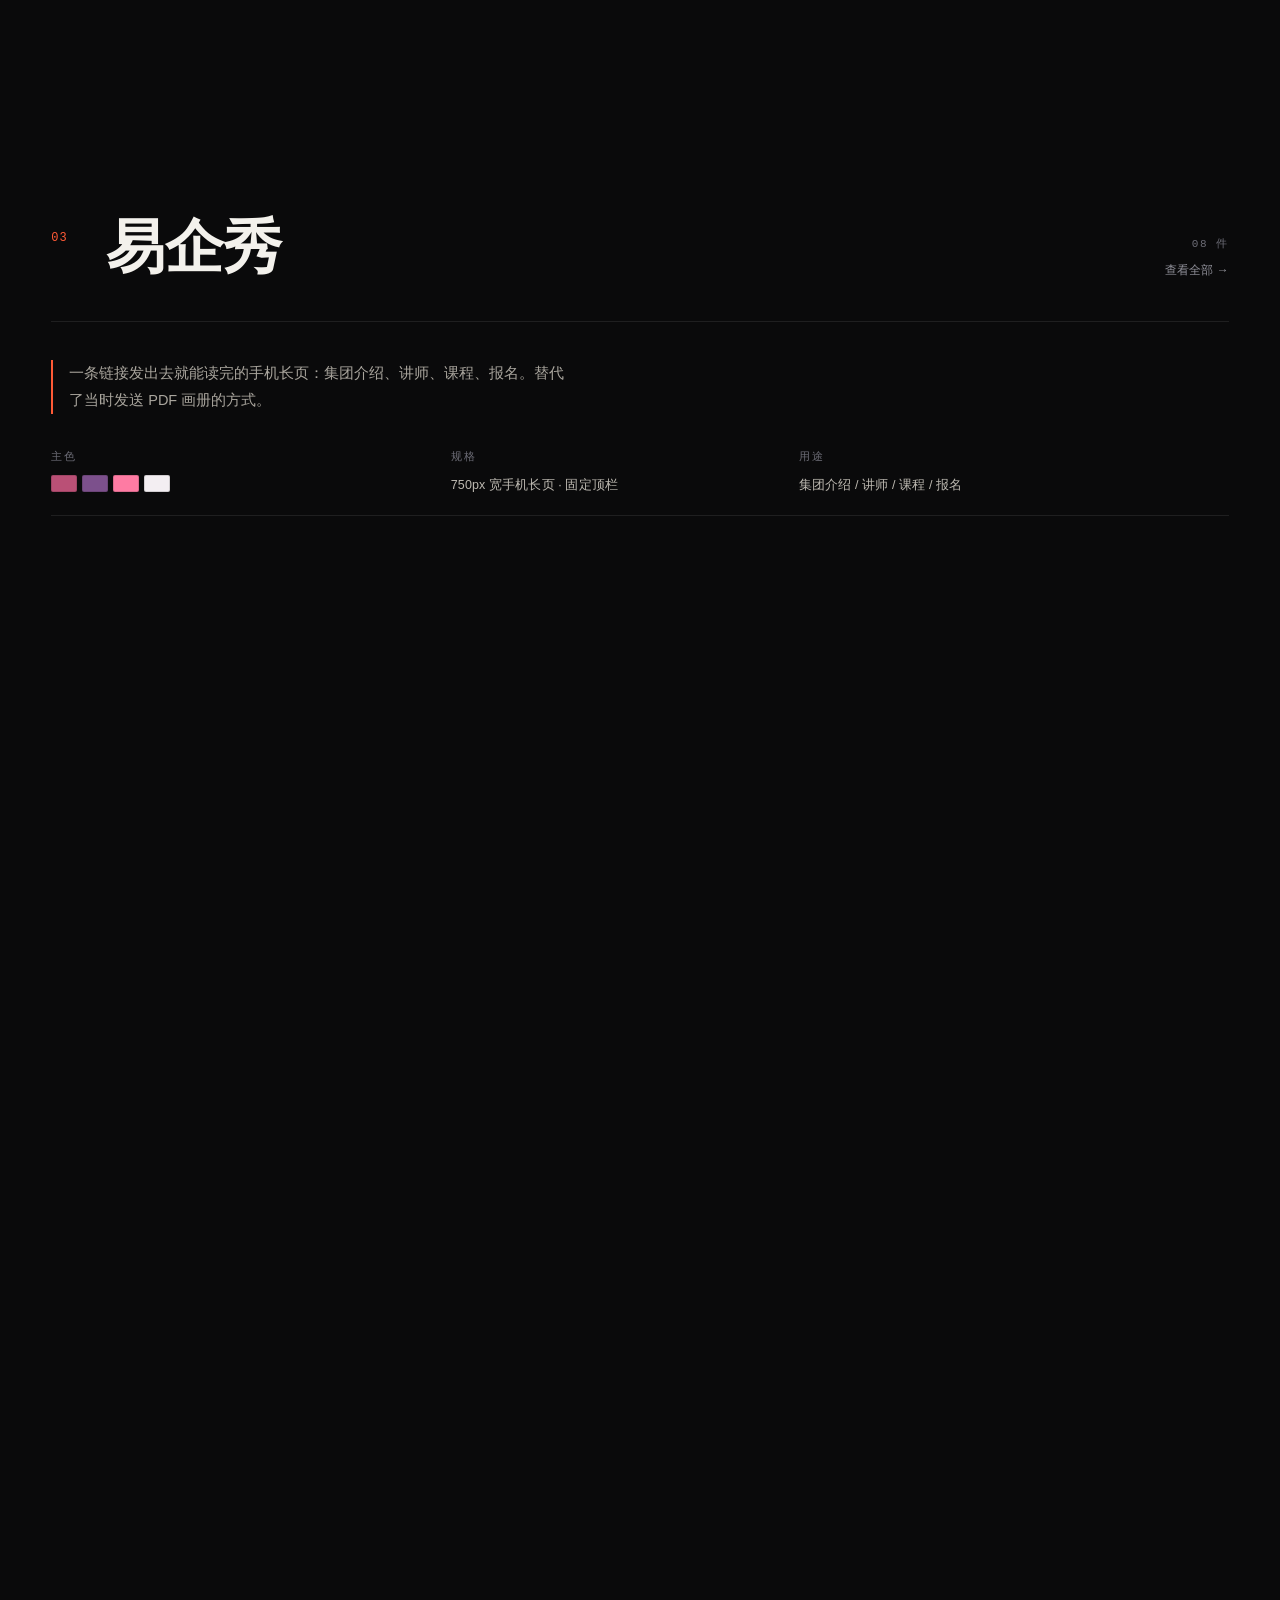
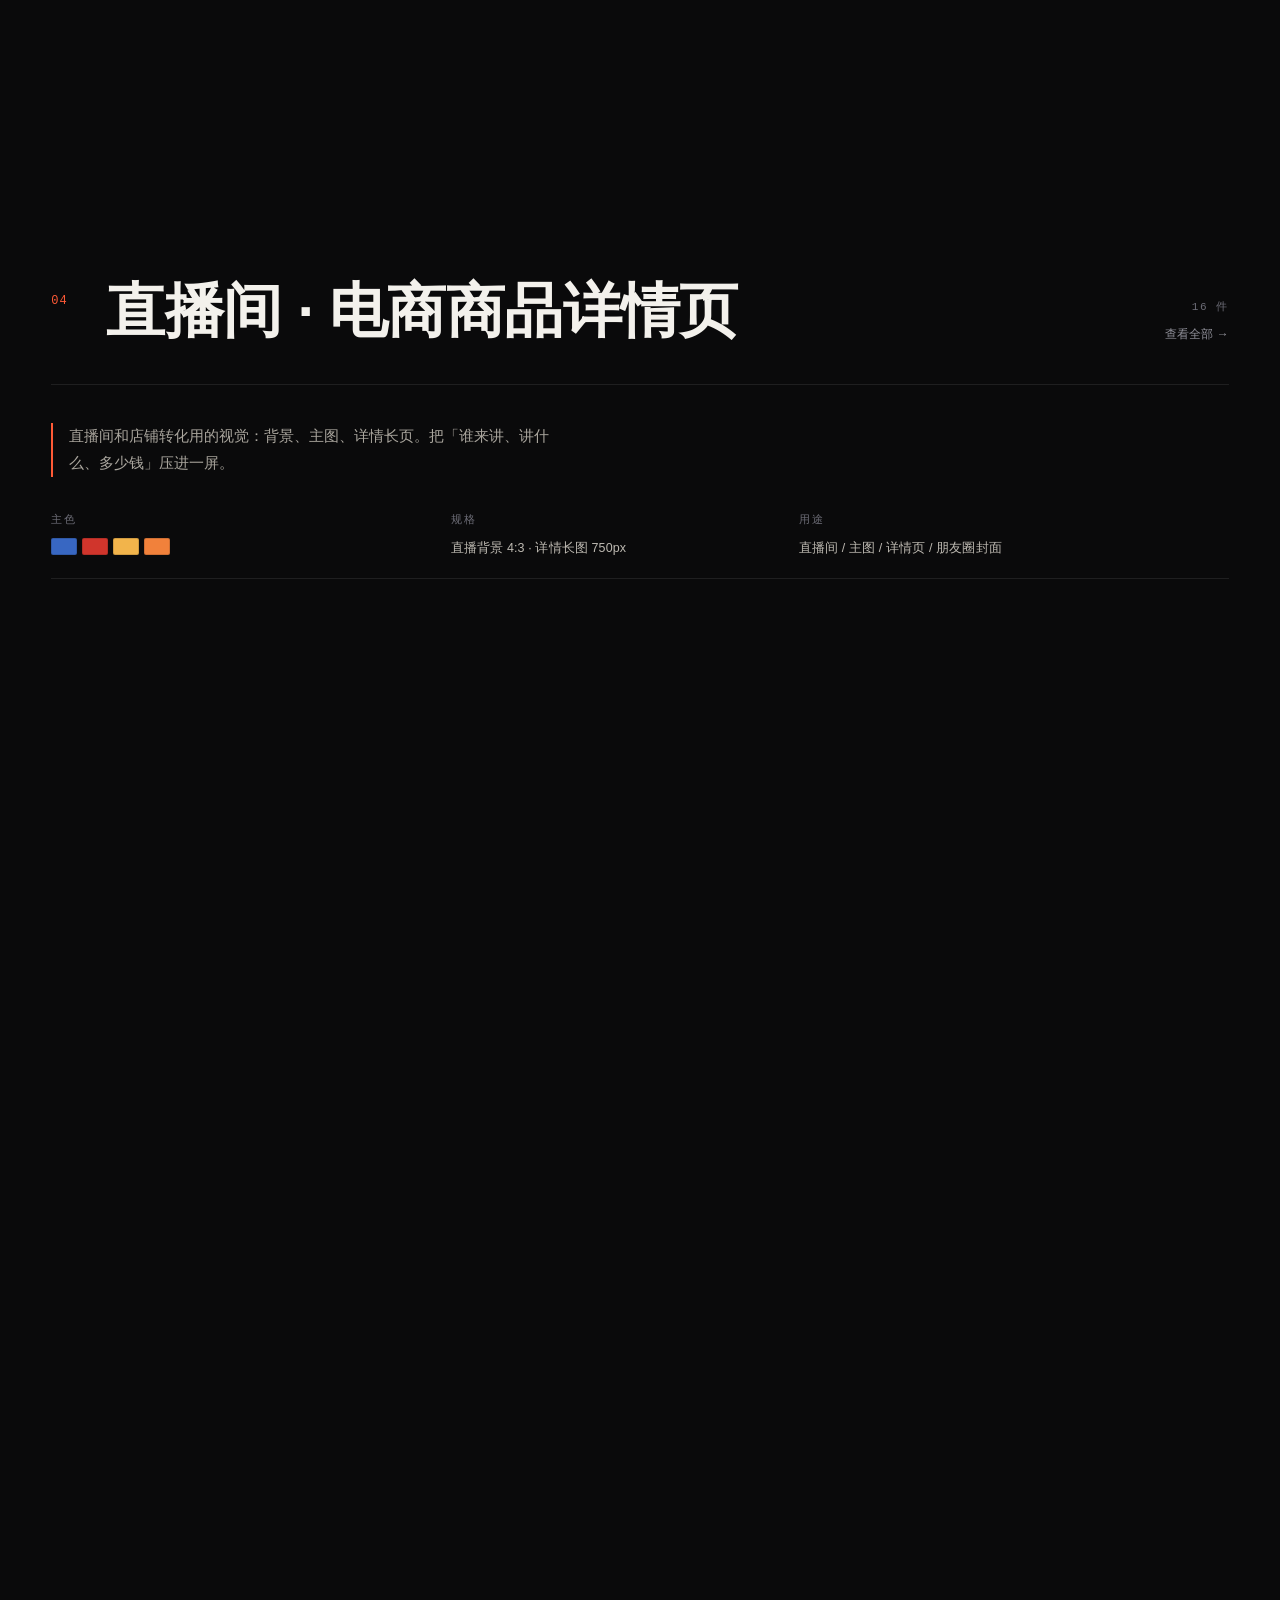
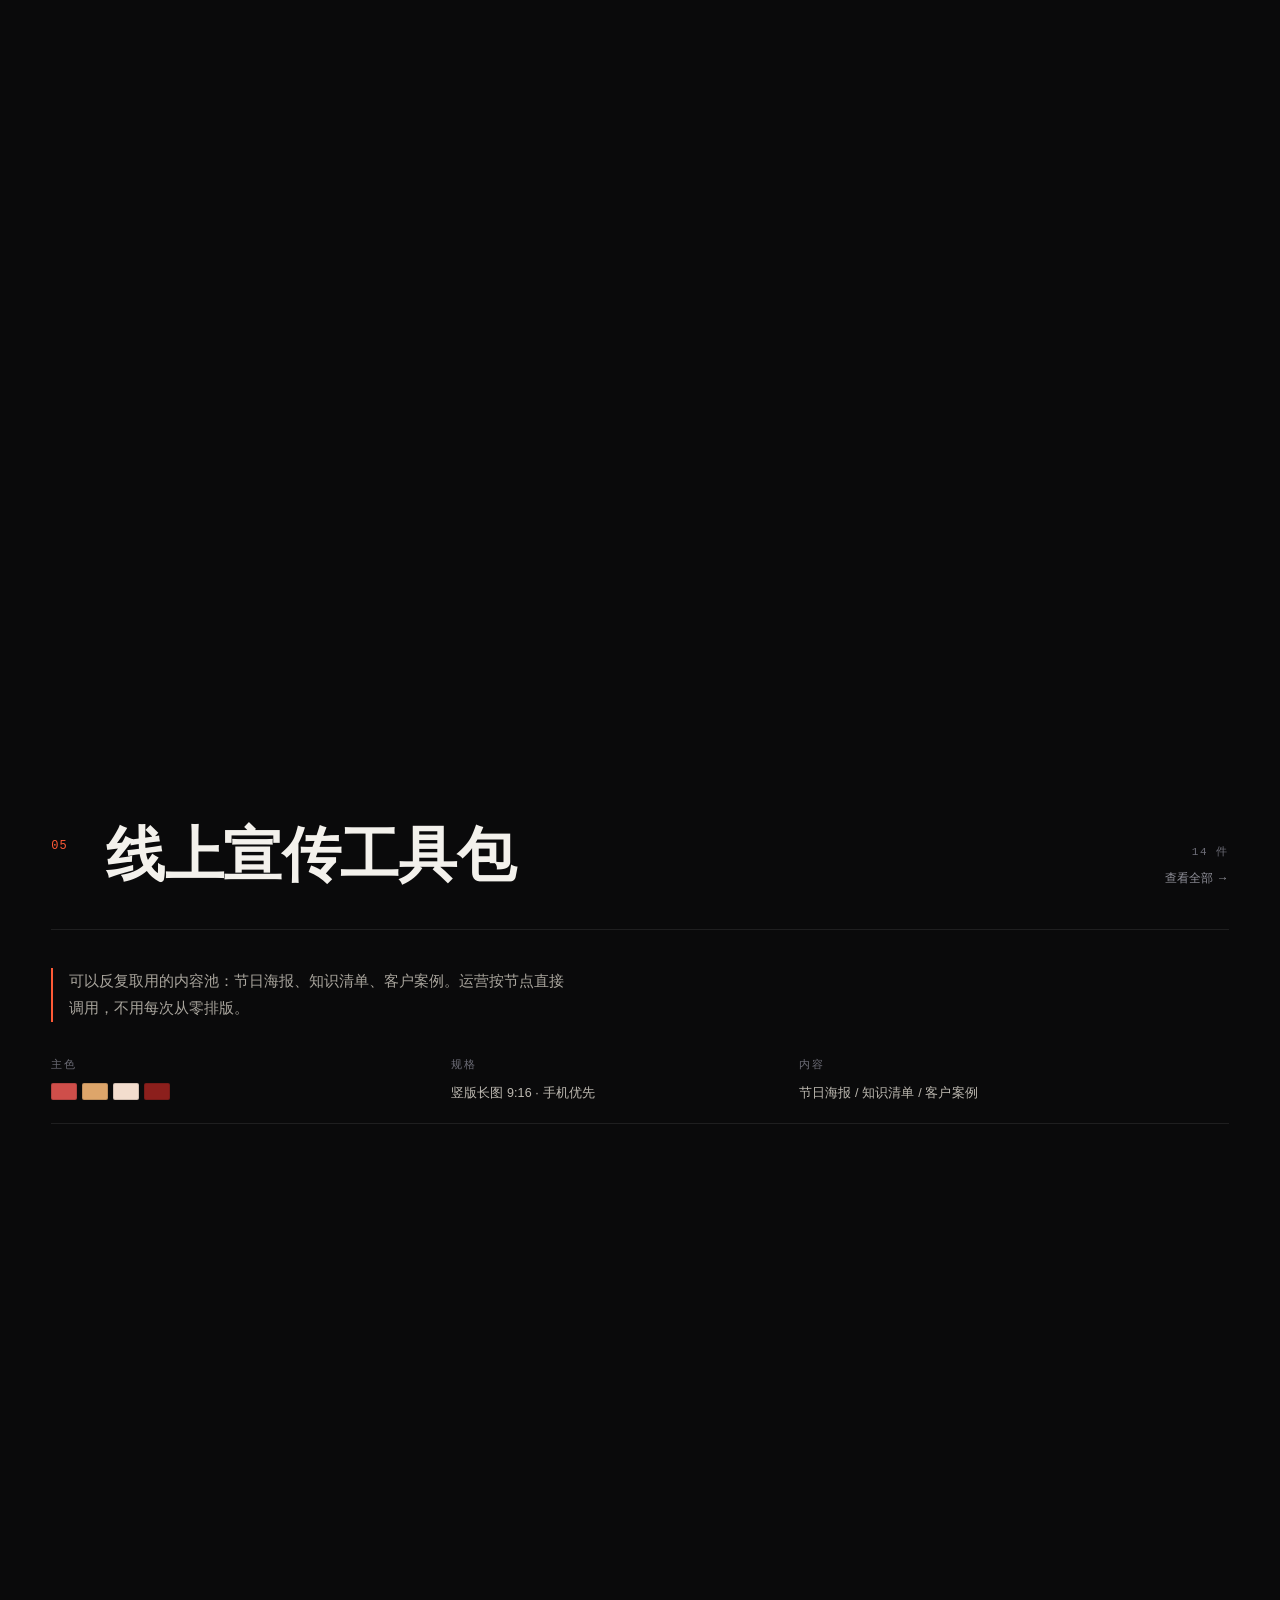
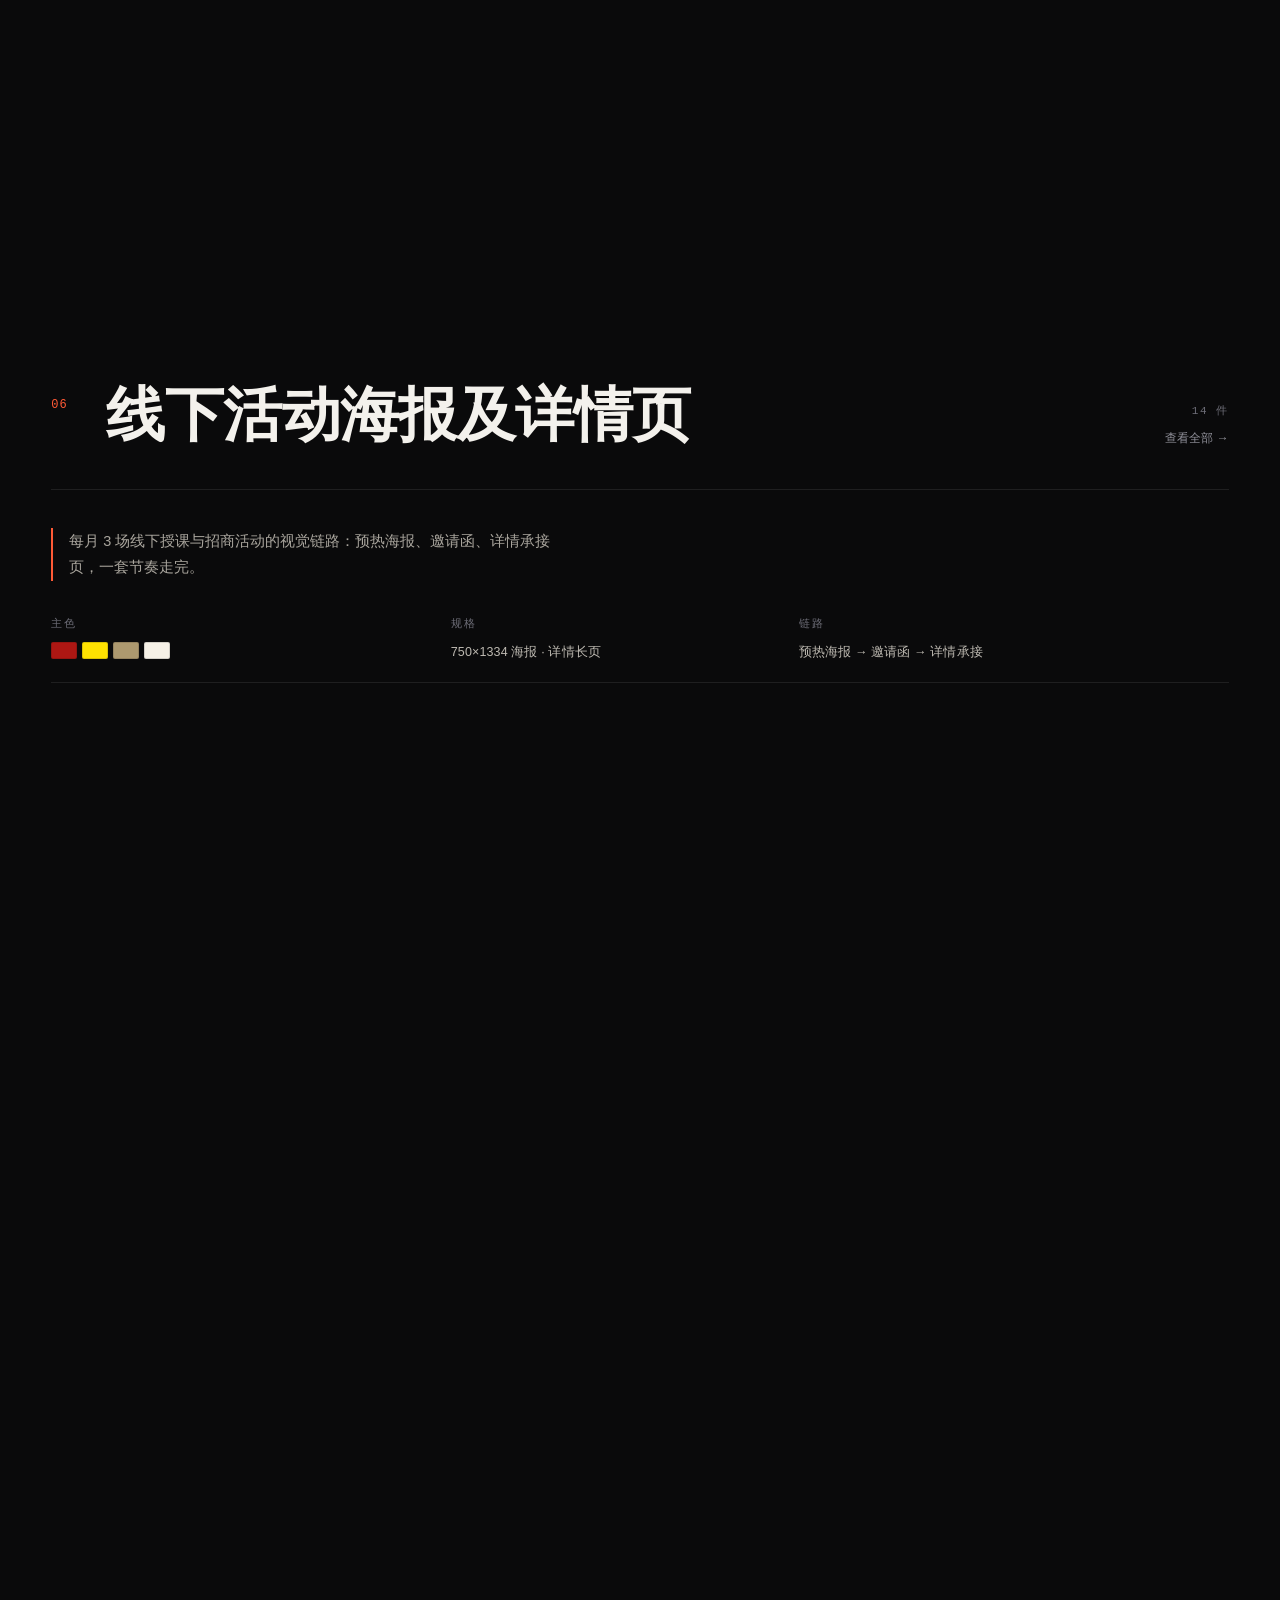
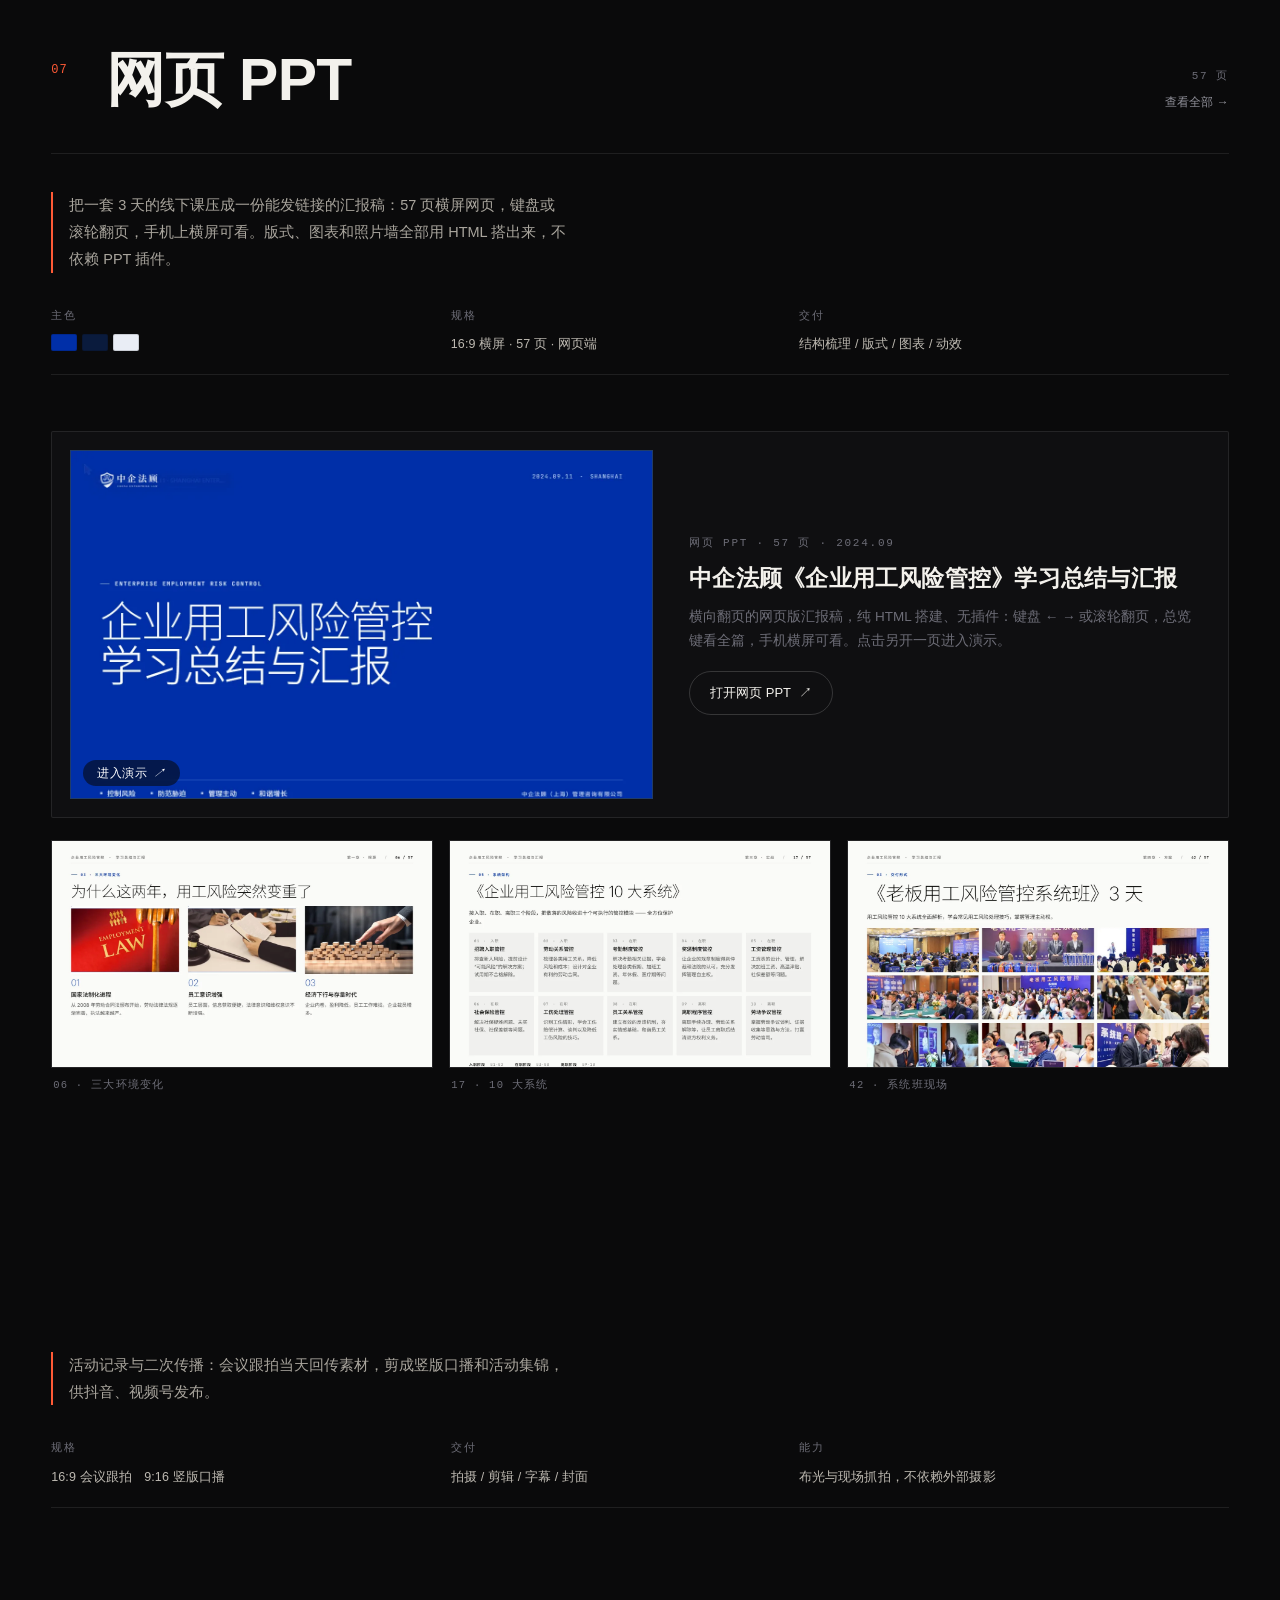
==== commit 94b4f471: "Add portfolio site" ====
--- a/index.html
+++ b/index.html
@@ -4,10 +4,10 @@
 <meta charset="utf-8">
 <meta name="viewport" content="width=device-width, initial-scale=1">
 <title>杨金波 · 视觉设计作品集 2026</title>
-<meta name="description" content="杨金波 —— 平面设计 / 拍摄剪辑 / 账号运营。一套视觉体系：企业 VI、线下物料、易企秀 H5、直播间与详情页、线上工具包、活动海报、视频。">
+<meta name="description" content="杨金波 —— 平面设计 / 拍摄剪辑 / 账号运营。一套视觉体系：企业 VI、线下物料、易企秀 H5、直播间与详情页、线上工具包、活动海报、网页 PPT、视频。">
 <meta name="theme-color" content="#0a0a0b">
 <meta property="og:title" content="杨金波 · 视觉设计作品集 2026">
-<meta property="og:description" content="从标识到直播间：企业 VI / 线下物料 / H5 / 直播间与详情页 / 工具包 / 活动海报 / 视频">
+<meta property="og:description" content="从标识到直播间：企业 VI / 线下物料 / H5 / 直播间与详情页 / 工具包 / 活动海报 / 网页 PPT / 视频">
 <meta property="og:type" content="website">
 <meta property="og:url" content="https://sklyjb.github.io/yangjinbo-portfolio/">
 <meta property="og:image" content="https://sklyjb.github.io/yangjinbo-portfolio/assets/og-cover.jpg">
@@ -15,7 +15,7 @@
 <meta property="og:image:height" content="630">
 <meta name="twitter:card" content="summary_large_image">
 <link rel="icon" href="data:image/svg+xml,%3Csvg xmlns='http://www.w3.org/2000/svg' viewBox='0 0 100 100'%3E%3Crect width='100' height='100' fill='%230a0a0b'/%3E%3Ctext x='50' y='68' font-size='54' text-anchor='middle' fill='%23f3f1ec' font-family='Arial'%3E%E6%9D%A8%3C/text%3E%3C/svg%3E">
-<link rel="stylesheet" href="styles.css?v=15">
+<link rel="stylesheet" href="styles.css?v=16">
 </head>
 <body>
 
@@ -34,7 +34,8 @@
     <a href="#zb" data-nav="zb"><i>04</i><span>直播·详情</span></a>
     <a href="#zq" data-nav="zq"><i>05</i><span>工具包</span></a>
     <a href="#xp" data-nav="xp"><i>06</i><span>活动海报</span></a>
-    <a href="#videos" data-nav="videos"><i>07</i><span>视频</span></a>
+    <a href="#deck" data-nav="deck"><i>07</i><span>网页 PPT</span></a>
+    <a href="#videos" data-nav="videos"><i>08</i><span>视频</span></a>
   </nav>
   <div class="topbar-actions">
     <button class="theme-toggle" id="themeToggle" type="button" aria-label="切换深色 / 浅色" aria-pressed="false"><span>◐</span></button>
@@ -70,9 +71,9 @@
   <!-- ================= 体系地图 ================= -->
   <section class="atlas" id="atlas">
     <div class="atlas-head">
-      <p class="eyebrow"><span class="dot"></span>System Map · 7 parts</p>
+      <p class="eyebrow"><span class="dot"></span>System Map · 8 parts</p>
       <h2>一套视觉，<br>从标识长到直播间。</h2>
-      <p class="atlas-sub">7 个部分共用同一套色、同一套版式逻辑。下面按物料类型拆开，是这套系统的证据。</p>
+      <p class="atlas-sub">8 个部分共用同一套色、同一套版式逻辑。下面按物料类型拆开，是这套系统的证据。</p>
     </div>
     <ol class="atlas-grid">
       <li>
@@ -118,8 +119,15 @@
         </a>
       </li>
       <li>
+        <a href="#deck">
+          <span class="atlas-n">07</span>
+          <b>网页 PPT</b>
+          <em>57 页 · 横屏演示 · 网页端</em>
+        </a>
+      </li>
+      <li>
         <a href="#videos">
-          <span class="atlas-n">07</span>
+          <span class="atlas-n">08</span>
           <b>视频</b>
           <em>跟拍 · 口播 · 剪辑</em>
         </a>
@@ -127,8 +135,8 @@
     </ol>
     <div class="atlas-foot">
       <span class="stat"><b>3<span>+</span></b><em>年视觉设计</em></span>
-      <span class="stat"><b>7<span>类</span></b><em>作品方向</em></span>
-      <span class="stat"><b>77</b><em>件作品</em></span>
+      <span class="stat"><b>8<span>类</span></b><em>作品方向</em></span>
+      <span class="stat"><b>81</b><em>件作品</em></span>
     </div>
   </section>
 
@@ -300,31 +308,30 @@
     <div class="grid" data-grid></div>
   </section>
 
-  <!-- ================= 07 ================= -->
-  <section class="chapter" id="videos" data-section="videos">
+  <!-- ================= 07 网页 PPT ================= -->
+  <section class="chapter" id="deck">
     <header class="chapter-head">
       <span class="num">07</span>
-      <div class="chapter-title"><h2><a href="chapter-videos.html">视频</a></h2></div>
-      <div class="chapter-meta"><span class="count" data-count></span><a class="ch-more" href="chapter-videos.html">查看全部 →</a></div>
-    </header>
-    <p class="chapter-note">活动记录与二次传播：会议跟拍当天回传素材，剪成竖版口播和活动集锦，供抖音、视频号发布。</p>
-    <div class="spec">
-      <div class="spec-cell">
-        <span class="mono">规格</span>
-        <span class="swatches swatches--text">
-          <b>16:9 会议跟拍</b><b>9:16 竖版口播</b>
-        </span>
+      <div class="chapter-title"><h2><a href="chapter-deck.html">网页 PPT</a></h2></div>
+      <div class="chapter-meta"><span class="count">57 页</span><a class="ch-more" href="chapter-deck.html">查看全部 →</a></div>
+    </header>
+    <p class="chapter-note">把一套 3 天的线下课压成一份能发链接的汇报稿：57 页横屏网页，键盘或滚轮翻页，手机上横屏可看。版式、图表和照片墙全部用 HTML 搭出来，不依赖 PPT 插件。</p>
+    <div class="spec">
+      <div class="spec-cell">
+        <span class="mono">主色</span>
+        <span class="swatches">
+          <i style="background:#002FA8"></i><i style="background:#0A1B3D"></i><i style="background:#E9EDF5"></i>
+        </span>
+      </div>
+      <div class="spec-cell">
+        <span class="mono">规格</span>
+        <b>16:9 横屏 · 57 页 · 网页端</b>
       </div>
       <div class="spec-cell">
         <span class="mono">交付</span>
-        <b>拍摄 / 剪辑 / 字幕 / 封面</b>
-      </div>
-      <div class="spec-cell">
-        <span class="mono">能力</span>
-        <b>布光与现场抓拍，不依赖外部摄影</b>
-      </div>
-    </div>
-    <div class="video-grid" data-video-grid></div>
+        <b>结构梳理 / 版式 / 图表 / 动效</b>
+      </div>
+    </div>
 
     <a class="deck-card" href="deck/index.html" target="_blank" rel="noopener">
       <div class="deck-cover">
@@ -338,6 +345,54 @@
         <span class="deck-cta">打开网页 PPT <i aria-hidden="true">↗</i></span>
       </div>
     </a>
+
+    <ul class="deck-shots">
+      <li>
+        <a href="deck/index.html" target="_blank" rel="noopener">
+          <span class="deck-shot-img"><img src="assets/deck/shot-1.webp" alt="三大环境变化 页面" loading="lazy" decoding="async"></span>
+          <span class="mono">06 · 三大环境变化</span>
+        </a>
+      </li>
+      <li>
+        <a href="deck/index.html" target="_blank" rel="noopener">
+          <span class="deck-shot-img"><img src="assets/deck/shot-2.webp" alt="企业用工风险管控 10 大系统 页面" loading="lazy" decoding="async"></span>
+          <span class="mono">17 · 10 大系统</span>
+        </a>
+      </li>
+      <li>
+        <a href="deck/index.html" target="_blank" rel="noopener">
+          <span class="deck-shot-img"><img src="assets/deck/shot-3.webp" alt="系统班现场 页面" loading="lazy" decoding="async"></span>
+          <span class="mono">42 · 系统班现场</span>
+        </a>
+      </li>
+    </ul>
+  </section>
+
+  <!-- ================= 08 视频 ================= -->
+  <section class="chapter" id="videos" data-section="videos">
+    <header class="chapter-head">
+      <span class="num">08</span>
+      <div class="chapter-title"><h2><a href="chapter-videos.html">视频</a></h2></div>
+      <div class="chapter-meta"><span class="count" data-count></span><a class="ch-more" href="chapter-videos.html">查看全部 →</a></div>
+    </header>
+    <p class="chapter-note">活动记录与二次传播：会议跟拍当天回传素材，剪成竖版口播和活动集锦，供抖音、视频号发布。</p>
+    <div class="spec">
+      <div class="spec-cell">
+        <span class="mono">规格</span>
+        <span class="swatches swatches--text">
+          <b>16:9 会议跟拍</b><b>9:16 竖版口播</b>
+        </span>
+      </div>
+      <div class="spec-cell">
+        <span class="mono">交付</span>
+        <b>拍摄 / 剪辑 / 字幕 / 封面</b>
+      </div>
+      <div class="spec-cell">
+        <span class="mono">能力</span>
+        <b>布光与现场抓拍，不依赖外部摄影</b>
+      </div>
+    </div>
+    <div class="video-grid" data-video-grid></div>
   </section>
 
   <section class="about" id="about">
@@ -428,7 +483,7 @@
   <p class="lb-desc" id="lbDesc"></p>
 </div>
 
-<script src="data.js?v=15"></script>
-<script src="app.js?v=15"></script>
+<script src="data.js?v=16"></script>
+<script src="app.js?v=16"></script>
 </body>
 </html>
--- a/styles.css
+++ b/styles.css
@@ -429,6 +429,16 @@
 .deck-cta i{font-style:normal;transition:transform .3s}
 .deck-card:hover .deck-cta{background:var(--fg);color:var(--bg);border-color:var(--fg)}
 .deck-card:hover .deck-cta i{transform:translate(2px,-2px)}
+
+.deck-shots{list-style:none;margin:clamp(14px,1.8vw,22px) 0 0;padding:0;
+  display:grid;grid-template-columns:repeat(3,minmax(0,1fr));gap:clamp(10px,1.3vw,18px)}
+.deck-shots li{margin:0}
+.deck-shots a{display:block;text-decoration:none}
+.deck-shot-img{display:block;overflow:hidden;border:1px solid var(--line);background:var(--bg-2);line-height:0;transition:border-color .35s}
+.deck-shot-img img{width:100%;height:auto;display:block;transition:transform .9s cubic-bezier(.22,1,.36,1)}
+.deck-shots a:hover .deck-shot-img{border-color:var(--line-2)}
+.deck-shots a:hover .deck-shot-img img{transform:scale(1.025)}
+.deck-shots .mono{display:block;padding:9px 2px 0;font-size:10.5px;letter-spacing:.12em}
 
 /* ---------------- about ---------------- */
 .about{max-width:var(--maxw);margin:0 auto;padding:clamp(70px,10vw,140px) var(--pad) 0}
@@ -637,6 +647,15 @@
   .vcard-media{max-height:70mm}
   .vcard-info h3{font-size:9pt}
   .vcard-info p{font-size:8pt;color:#555!important}
+  .deck-card{grid-template-columns:1.1fr 1fr!important;background:#fff!important;border-color:#ccc!important;break-inside:avoid}
+  .deck-cover{border-color:#ddd!important}
+  .deck-open,.deck-cta{display:none!important}
+  .deck-info h3{font-size:11.5pt;color:#000!important}
+  .deck-info p{font-size:8.5pt;color:#444!important}
+  .deck-info .mono{color:#666!important}
+  .deck-shots{grid-template-columns:repeat(3,1fr)!important;gap:4mm;margin-top:5mm}
+  .deck-shot-img{border-color:#ddd!important}
+  .deck-shots .mono{color:#666!important;font-size:7pt;padding-top:4px}
   .site-foot{display:none}
   a{color:#000!important;text-decoration:none}
 }
@@ -737,6 +756,7 @@
   .deck-info{padding:2px 4px 8px}
   .deck-info p{font-size:13px}
   .deck-cta{align-self:stretch;justify-content:center}
+  .deck-shots{grid-template-columns:1fr;gap:14px}
 }
 @media (max-width:420px){
   .grid,#ct .grid,#vi .grid{columns:1}
